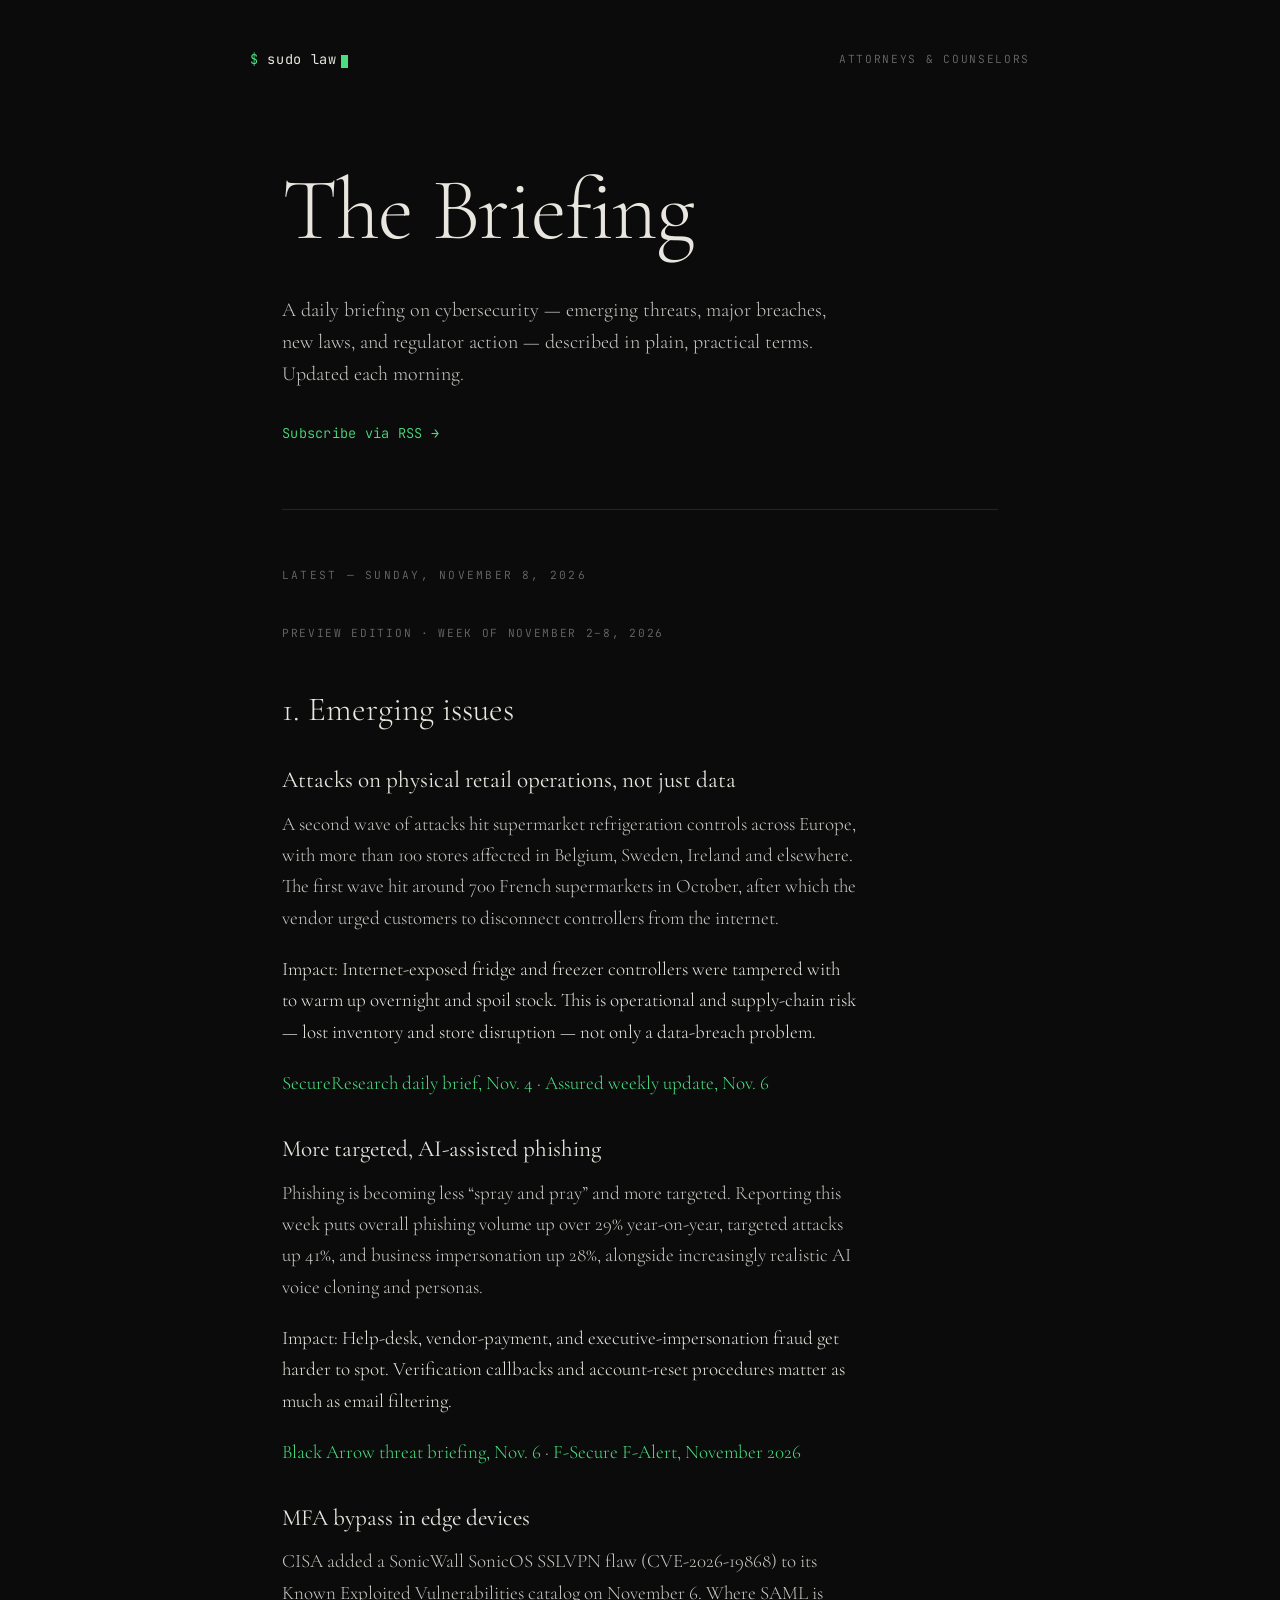
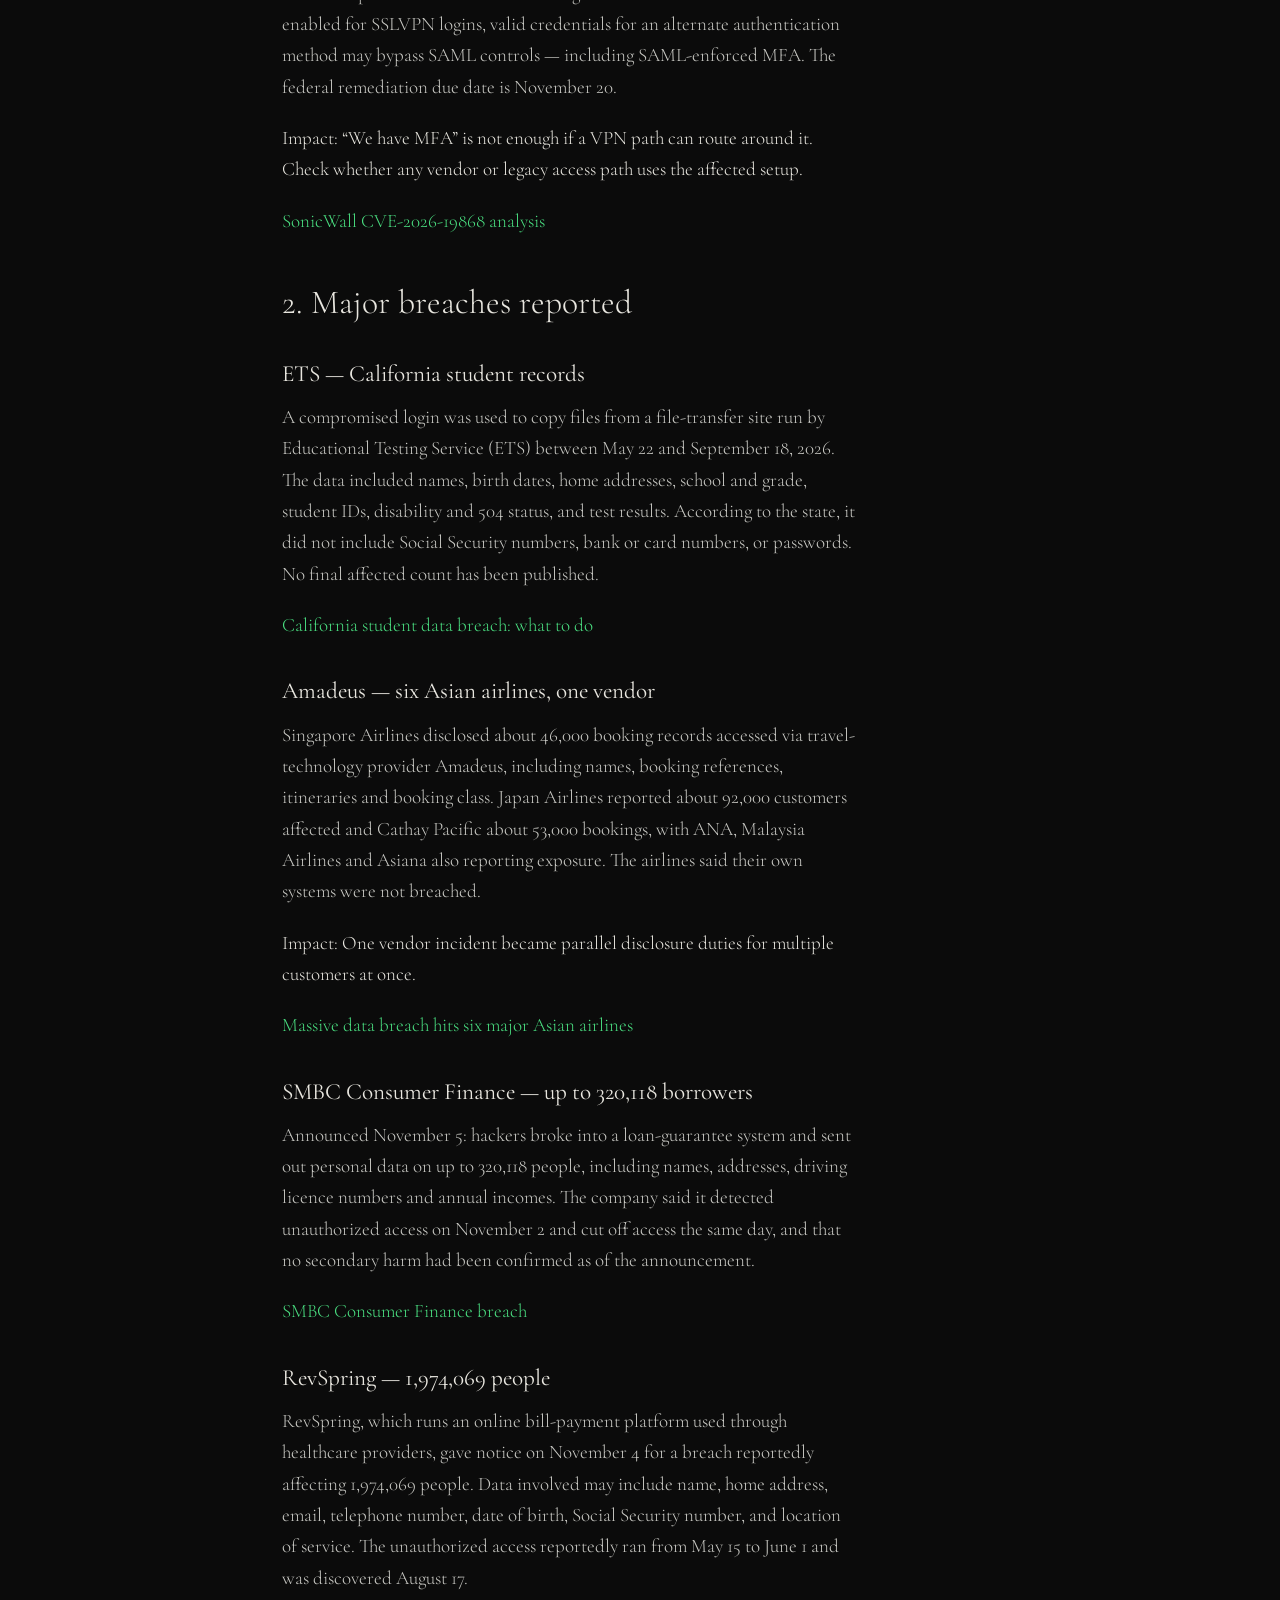
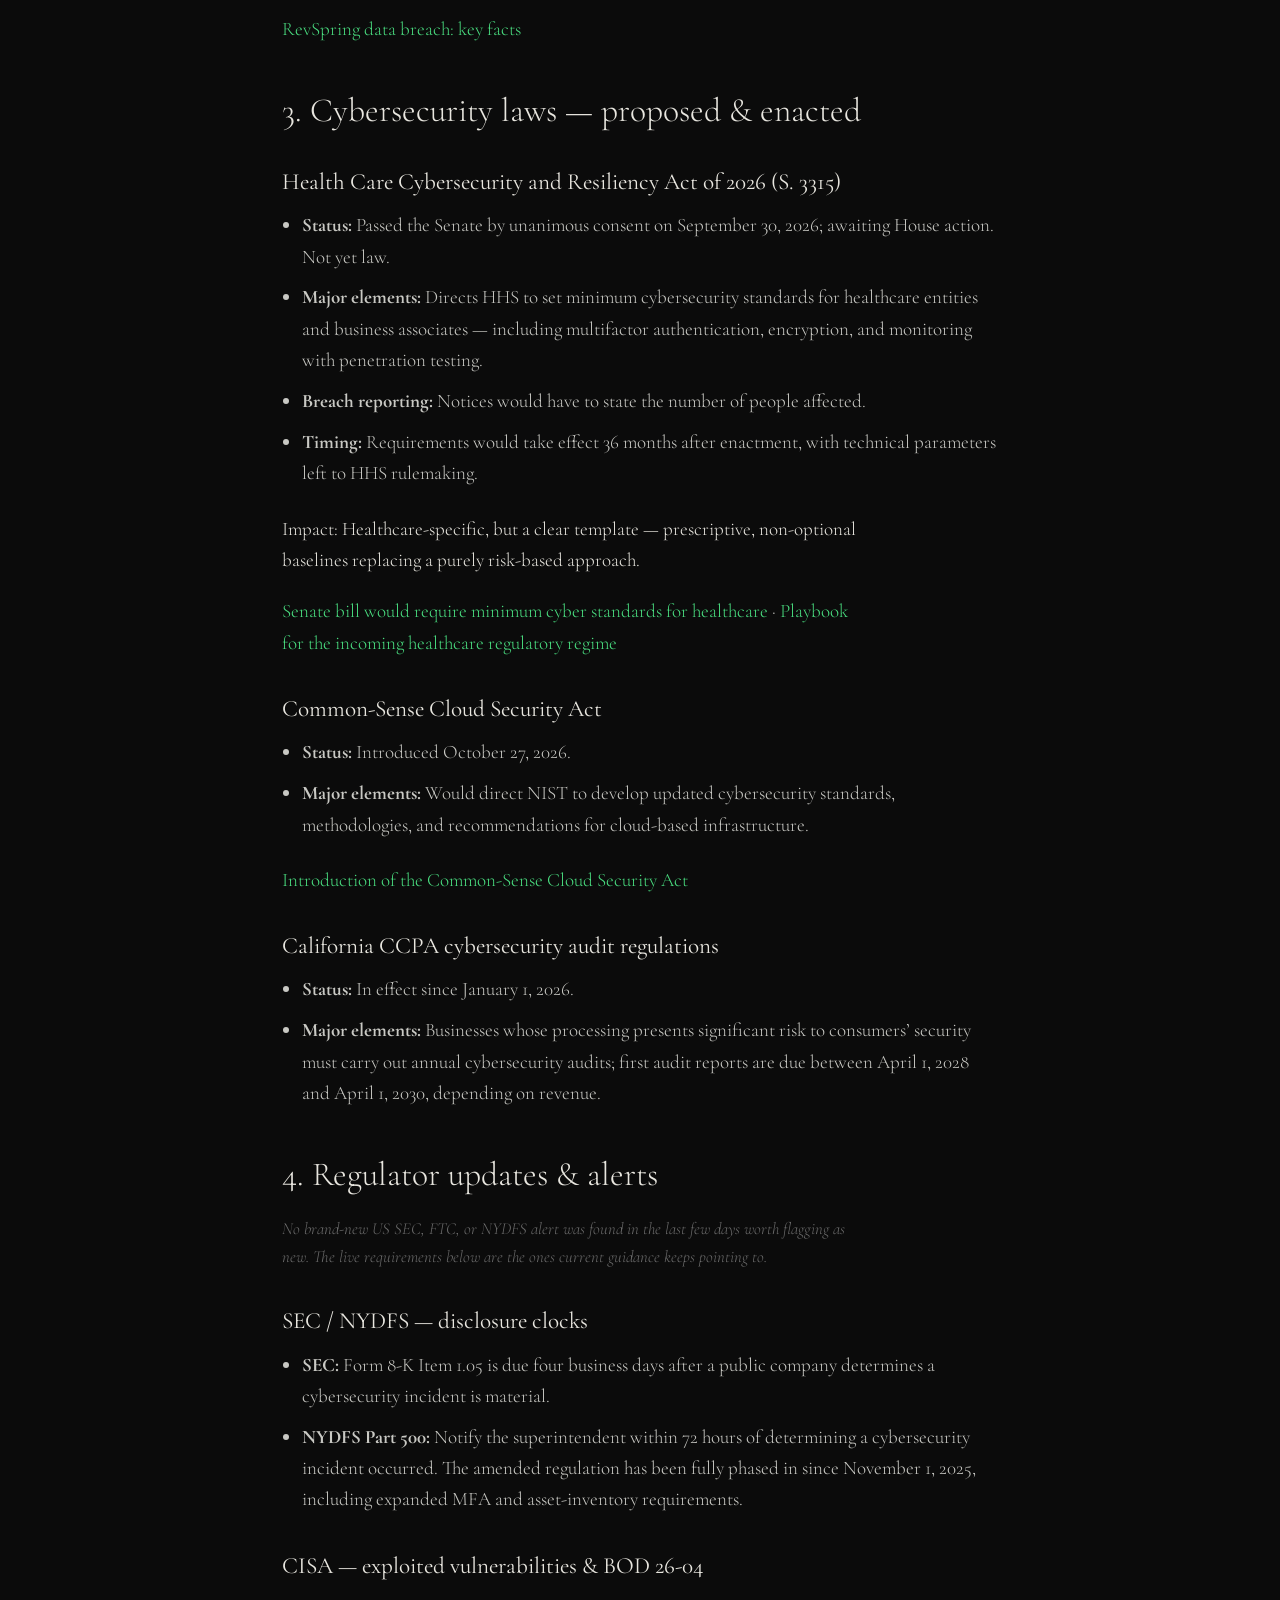
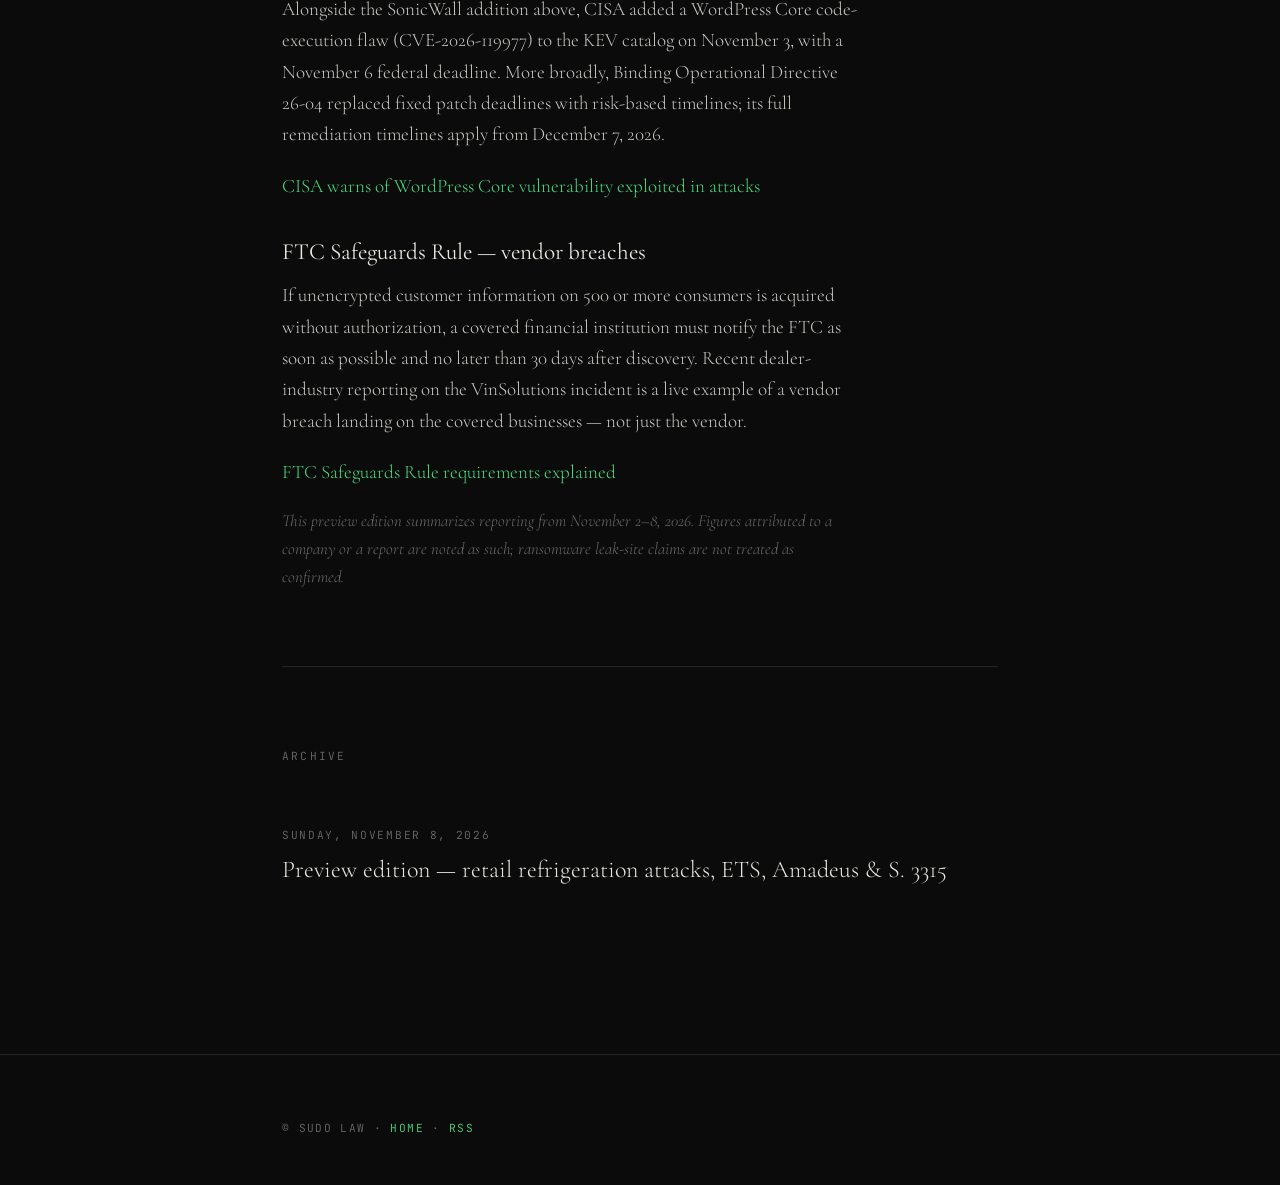
==== briefing/index.html @ 6f8acca8 "Remove 'with the impact spelled out' from briefing intro" ====
<!DOCTYPE html>
<html lang="en">
<head>
<meta charset="UTF-8">
<meta name="viewport" content="width=device-width, initial-scale=1.0">
<title>The Briefing — Sudo Law</title>
<meta name="description" content="A daily cybersecurity briefing from Sudo Law: emerging threats, major breaches, new cybersecurity laws, and regulator action, in plain, practical terms.">
<link rel="preconnect" href="https://fonts.googleapis.com">
<link rel="preconnect" href="https://fonts.gstatic.com" crossorigin>
<link href="https://fonts.googleapis.com/css2?family=Cormorant+Garamond:wght@300;400&family=JetBrains+Mono:wght@400&display=swap" rel="stylesheet">
<link rel="alternate" type="application/rss+xml" title="Sudo Law — The Briefing" href="/briefing/feed.xml">
<style>
  :root {
    --black: #0b0b0b;
    --charcoal: #141414;
    --ash: #242424;
    --fog: #6b6b6b;
    --bone: #c9c9c4;
    --paper: #e8e6df;
    --terminal: #4ade80;
  }
  * { margin: 0; padding: 0; box-sizing: border-box; }
  body {
    background: var(--black);
    color: var(--bone);
    font-family: 'Cormorant Garamond', serif;
    font-weight: 300;
    font-size: 19px;
    line-height: 1.65;
    min-height: 100vh;
    -webkit-font-smoothing: antialiased;
  }
  .wrap { max-width: 780px; margin: 0 auto; padding: 0 2rem; }
  header { padding: 3rem 2rem 0; }
  .header-inner {
    max-width: 780px; margin: 0 auto;
    display: flex; justify-content: space-between; align-items: center;
  }
  .brand {
    font-family: 'JetBrains Mono', monospace;
    font-size: 0.85rem; font-weight: 400;
    letter-spacing: 0.05em; color: var(--paper);
    text-decoration: none;
  }
  .brand .accent { color: var(--terminal); }
  .brand .cursor {
    display: inline-block; width: 7px; height: 0.95em;
    background: var(--terminal); vertical-align: text-bottom;
    margin-left: 4px; animation: blink 1.2s steps(1) infinite;
  }
  @keyframes blink { 0%, 49% { opacity: 1; } 50%, 100% { opacity: 0; } }
  .header-meta {
    font-family: 'JetBrains Mono', monospace;
    font-size: 0.7rem; letter-spacing: 0.15em;
    text-transform: uppercase; color: var(--fog);
  }
  .header-meta a { color: var(--fog); text-decoration: none; }
  .header-meta a:hover { color: var(--terminal); }
  .hero { padding: 6rem 0 4rem; }
  h1 {
    font-family: 'Cormorant Garamond', serif;
    font-weight: 300;
    font-size: clamp(3rem, 7vw, 5.5rem);
    line-height: 1; letter-spacing: -0.02em;
    color: var(--paper); margin-bottom: 2.5rem;
  }
  .lede { font-size: 1.25rem; color: var(--bone); max-width: 34rem; line-height: 1.6; }
  section.block { padding: 5rem 0; border-top: 1px solid var(--ash); }
  section.block.tight { padding: 3.5rem 0; }
  .block-label {
    font-family: 'JetBrains Mono', monospace;
    font-size: 0.7rem; letter-spacing: 0.2em;
    text-transform: uppercase; color: var(--fog);
    margin-bottom: 2.5rem;
  }
  .post-meta {
    font-family: 'JetBrains Mono', monospace;
    font-size: 0.7rem; letter-spacing: 0.15em;
    text-transform: uppercase; color: var(--fog);
    margin-bottom: 1.5rem;
  }
  article h2 {
    font-weight: 300; font-size: 2.1rem; line-height: 1.15;
    color: var(--paper); margin: 3rem 0 1.25rem;
  }
  article h2:first-child { margin-top: 0; }
  article h3 {
    font-weight: 400; font-size: 1.45rem; line-height: 1.3;
    color: var(--paper); margin: 2.25rem 0 0.75rem;
  }
  article p { margin-bottom: 1.25rem; max-width: 36rem; }
  article ul { margin: 0 0 1.5rem 1.25rem; }
  article li { margin-bottom: 0.6rem; }
  article a, .text-link {
    color: var(--terminal); text-decoration: none;
    border-bottom: 1px solid transparent; transition: border-color 0.3s ease;
  }
  article a:hover, .text-link:hover { border-bottom-color: var(--terminal); }
  .impact { color: var(--paper); }
  .note { font-size: 1.05rem; color: var(--fog); font-style: italic; }
  .archive-list { list-style: none; }
  .archive-list li {
    padding: 1.25rem 0; border-bottom: 1px solid var(--ash);
  }
  .archive-list li:last-child { border-bottom: none; }
  .archive-list a {
    font-size: 1.5rem; font-weight: 300; color: var(--paper);
    text-decoration: none;
  }
  .archive-list a:hover { color: var(--terminal); }
  .archive-date {
    display: block;
    font-family: 'JetBrains Mono', monospace;
    font-size: 0.7rem; letter-spacing: 0.15em;
    text-transform: uppercase; color: var(--fog);
    margin-bottom: 0.35rem;
  }
  .subscribe {
    margin-top: 2rem;
    font-family: 'JetBrains Mono', monospace;
    font-size: 0.85rem;
    letter-spacing: 0.02em;
  }
  .subscribe a {
    color: var(--terminal); text-decoration: none;
    border-bottom: 1px solid transparent; transition: border-color 0.3s ease;
  }
  .subscribe a:hover { border-bottom-color: var(--terminal); }
  footer { padding: 4rem 0 3rem; margin-top: 4rem; border-top: 1px solid var(--ash); }
  .footer-inner {
    max-width: 780px; margin: 0 auto; padding: 0 2rem;
    font-family: 'JetBrains Mono', monospace;
    font-size: 0.7rem; letter-spacing: 0.12em;
    text-transform: uppercase; color: var(--fog);
  }
  @media (max-width: 640px) {
    body { font-size: 17px; }
    header { padding: 2rem 1.5rem 0; }
    .wrap, .footer-inner { padding: 0 1.5rem; }
    .hero { padding: 4rem 0 3rem; }
    section.block { padding: 3.5rem 0; }
    .header-meta { display: none; }
    .archive-list a { font-size: 1.25rem; }
  }
</style>
</head>
<body>

<header>
  <div class="header-inner">
    <a class="brand" href="/"><span class="accent">$</span> sudo law<span class="cursor"></span></a>
    <div class="header-meta"><a href="/">Attorneys &amp; Counselors</a></div>
  </div>
</header>

<div class="wrap">

  <section class="hero">
    <h1>The Briefing</h1>
    <p class="lede">
      A daily briefing on cybersecurity — emerging threats, major breaches,
      new laws, and regulator action — described in plain, practical terms.
      Updated each morning.
    </p>
    <p class="subscribe"><a href="/briefing/feed.xml">Subscribe via RSS &rarr;</a></p>
  </section>

  <!-- LATEST_BRIEFING_START -->
  <section class="block tight">
    <div class="block-label">Latest — Sunday, November 8, 2026</div>
    <article>
      <div class="post-meta">Preview edition &middot; Week of November 2–8, 2026</div>

      <h2>1. Emerging issues</h2>

      <h3>Attacks on physical retail operations, not just data</h3>
      <p>
        A second wave of attacks hit supermarket refrigeration controls across
        Europe, with more than 100 stores affected in Belgium, Sweden, Ireland
        and elsewhere. The first wave hit around 700 French supermarkets in
        October, after which the vendor urged customers to disconnect
        controllers from the internet.
      </p>
      <p class="impact">
        Impact: Internet-exposed fridge and freezer controllers were tampered
        with to warm up overnight and spoil stock. This is operational and
        supply-chain risk — lost inventory and store disruption — not only a
        data-breach problem.
      </p>
      <p><a href="https://secureresearch.com/briefings/2026-11-04.html">SecureResearch daily brief, Nov. 4</a> &middot; <a href="https://assured.co.uk/2026/weekly-cyber-update-6-november-2026/">Assured weekly update, Nov. 6</a></p>

      <h3>More targeted, AI-assisted phishing</h3>
      <p>
        Phishing is becoming less “spray and pray” and more targeted.
        Reporting this week puts overall phishing volume up over 29%
        year-on-year, targeted attacks up 41%, and business impersonation up
        28%, alongside increasingly realistic AI voice cloning and personas.
      </p>
      <p class="impact">
        Impact: Help-desk, vendor-payment, and executive-impersonation fraud
        get harder to spot. Verification callbacks and account-reset
        procedures matter as much as email filtering.
      </p>
      <p><a href="https://www.blackarrowcyber.com/blog/threat-briefing-06-november-2026">Black Arrow threat briefing, Nov. 6</a> &middot; <a href="https://www.f-secure.com/us-en/partners/insights/f-alert-cyber-threats-bulletin-november-2026">F-Secure F-Alert, November 2026</a></p>

      <h3>MFA bypass in edge devices</h3>
      <p>
        CISA added a SonicWall SonicOS SSLVPN flaw (CVE-2026-19868) to its
        Known Exploited Vulnerabilities catalog on November 6. Where SAML is
        enabled for SSLVPN logins, valid credentials for an alternate
        authentication method may bypass SAML controls — including
        SAML-enforced MFA. The federal remediation due date is November 20.
      </p>
      <p class="impact">
        Impact: “We have MFA” is not enough if a VPN path can route around
        it. Check whether any vendor or legacy access path uses the
        affected setup.
      </p>
      <p><a href="https://ifynx.com/blog/sonicwall-vulnerability-cve-2026-19868-sslvpn-saml-mfa-bypass-patch-gulf-egypt/">SonicWall CVE-2026-19868 analysis</a></p>

      <h2>2. Major breaches reported</h2>

      <h3>ETS — California student records</h3>
      <p>
        A compromised login was used to copy files from a file-transfer site
        run by Educational Testing Service (ETS) between May 22 and
        September 18, 2026. The data included names, birth dates, home
        addresses, school and grade, student IDs, disability and 504 status,
        and test results. According to the state, it did not include Social
        Security numbers, bank or card numbers, or passwords. No final
        affected count has been published.
      </p>
      <p><a href="https://checkthe99.com/news/california-student-testing-data-breach-what-valley-families-should-do.html">California student data breach: what to do</a></p>

      <h3>Amadeus — six Asian airlines, one vendor</h3>
      <p>
        Singapore Airlines disclosed about 46,000 booking records accessed
        via travel-technology provider Amadeus, including names, booking
        references, itineraries and booking class. Japan Airlines reported
        about 92,000 customers affected and Cathay Pacific about 53,000
        bookings, with ANA, Malaysia Airlines and Asiana also reporting
        exposure. The airlines said their own systems were not breached.
      </p>
      <p class="impact">
        Impact: One vendor incident became parallel disclosure duties for
        multiple customers at once.
      </p>
      <p><a href="https://travelhost.com/airlines/massive-data-breach-hits-six-major-asian-airlines-amadeus-singapore">Massive data breach hits six major Asian airlines</a></p>

      <h3>SMBC Consumer Finance — up to 320,118 borrowers</h3>
      <p>
        Announced November 5: hackers broke into a loan-guarantee system and
        sent out personal data on up to 320,118 people, including names,
        addresses, driving licence numbers and annual incomes. The company
        said it detected unauthorized access on November 2 and cut off
        access the same day, and that no secondary harm had been confirmed
        as of the announcement.
      </p>
      <p><a href="https://www.thecoauthor.com/@thecoauthor/smbc-consumer-finance-breach-data-on-up-to-320118-borrowers-sent-out-9e0c2d65">SMBC Consumer Finance breach</a></p>

      <h3>RevSpring — 1,974,069 people</h3>
      <p>
        RevSpring, which runs an online bill-payment platform used through
        healthcare providers, gave notice on November 4 for a breach
        reportedly affecting 1,974,069 people. Data involved may include
        name, home address, email, telephone number, date of birth, Social
        Security number, and location of service. The unauthorized access
        reportedly ran from May 15 to June 1 and was discovered August 17.
      </p>
      <p><a href="https://abingtonlaw.com/class-action/data-breach/RevSpring-data-breach-class-action-lawsuit.html">RevSpring data breach: key facts</a></p>

      <h2>3. Cybersecurity laws — proposed &amp; enacted</h2>

      <h3>Health Care Cybersecurity and Resiliency Act of 2026 (S. 3315)</h3>
      <ul>
        <li><strong>Status:</strong> Passed the Senate by unanimous consent on September 30, 2026; awaiting House action. Not yet law.</li>
        <li><strong>Major elements:</strong> Directs HHS to set minimum cybersecurity standards for healthcare entities and business associates — including multifactor authentication, encryption, and monitoring with penetration testing.</li>
        <li><strong>Breach reporting:</strong> Notices would have to state the number of people affected.</li>
        <li><strong>Timing:</strong> Requirements would take effect 36 months after enactment, with technical parameters left to HHS rulemaking.</li>
      </ul>
      <p class="impact">
        Impact: Healthcare-specific, but a clear template — prescriptive,
        non-optional baselines replacing a purely risk-based approach.
      </p>
      <p><a href="https://www.paubox.com/blog/senate-bill-would-require-minimum-cyber-standards-for-healthcare">Senate bill would require minimum cyber standards for healthcare</a> &middot; <a href="https://www.cybrsecmedia.com/playbook-for-the-incoming-healthcare-regulatory-regime/">Playbook for the incoming healthcare regulatory regime</a></p>

      <h3>Common-Sense Cloud Security Act</h3>
      <ul>
        <li><strong>Status:</strong> Introduced October 27, 2026.</li>
        <li><strong>Major elements:</strong> Would direct NIST to develop updated cybersecurity standards, methodologies, and recommendations for cloud-based infrastructure.</li>
      </ul>
      <p><a href="https://rss.globenewswire.com/news-release/2026/10/27/3389071/0/en/aviatrix-applauds-introduction-of-common-sense-cloud-security-act.html">Introduction of the Common-Sense Cloud Security Act</a></p>

      <h3>California CCPA cybersecurity audit regulations</h3>
      <ul>
        <li><strong>Status:</strong> In effect since January 1, 2026.</li>
        <li><strong>Major elements:</strong> Businesses whose processing presents significant risk to consumers’ security must carry out annual cybersecurity audits; first audit reports are due between April 1, 2028 and April 1, 2030, depending on revenue.</li>
      </ul>

      <h2>4. Regulator updates &amp; alerts</h2>

      <p class="note">
        No brand-new US SEC, FTC, or NYDFS alert was found in the last few
        days worth flagging as new. The live requirements below are the ones
        current guidance keeps pointing to.
      </p>

      <h3>SEC / NYDFS — disclosure clocks</h3>
      <ul>
        <li><strong>SEC:</strong> Form 8-K Item 1.05 is due four business days after a public company determines a cybersecurity incident is material.</li>
        <li><strong>NYDFS Part 500:</strong> Notify the superintendent within 72 hours of determining a cybersecurity incident occurred. The amended regulation has been fully phased in since November 1, 2025, including expanded MFA and asset-inventory requirements.</li>
      </ul>

      <h3>CISA — exploited vulnerabilities &amp; BOD 26-04</h3>
      <p>
        Alongside the SonicWall addition above, CISA added a WordPress Core
        code-execution flaw (CVE-2026-119977) to the KEV catalog on
        November 3, with a November 6 federal deadline. More broadly,
        Binding Operational Directive 26-04 replaced fixed patch deadlines
        with risk-based timelines; its full remediation timelines apply
        from December 7, 2026.
      </p>
      <p><a href="https://gbhackers.com/cisa-warns-of-wordpress-core-code-execution-vulnerability/">CISA warns of WordPress Core vulnerability exploited in attacks</a></p>

      <h3>FTC Safeguards Rule — vendor breaches</h3>
      <p>
        If unencrypted customer information on 500 or more consumers is
        acquired without authorization, a covered financial institution
        must notify the FTC as soon as possible and no later than 30 days
        after discovery. Recent dealer-industry reporting on the
        VinSolutions incident is a live example of a vendor breach landing
        on the covered businesses — not just the vendor.
      </p>
      <p><a href="https://www.roicompliance.com/safeguards-rule">FTC Safeguards Rule requirements explained</a></p>

      <p class="note">
        This preview edition summarizes reporting from November 2–8, 2026.
        Figures attributed to a company or a report are noted as such;
        ransomware leak-site claims are not treated as confirmed.
      </p>
    </article>
  </section>
  <!-- LATEST_BRIEFING_END -->

  <!-- ARCHIVE_START -->
  <section class="block">
    <div class="block-label">Archive</div>
    <ul class="archive-list">
      <li>
        <span class="archive-date">Sunday, November 8, 2026</span>
        <a href="/briefing/2026-11-08.html">Preview edition — retail refrigeration attacks, ETS, Amadeus &amp; S. 3315</a>
      </li>
    </ul>
  </section>
  <!-- ARCHIVE_END -->

</div>

<footer>
  <div class="footer-inner">
    &copy; Sudo Law &middot; <a class="text-link" href="/">Home</a> &middot; <a class="text-link" href="/briefing/feed.xml">RSS</a>
  </div>
</footer>

</body>
</html>
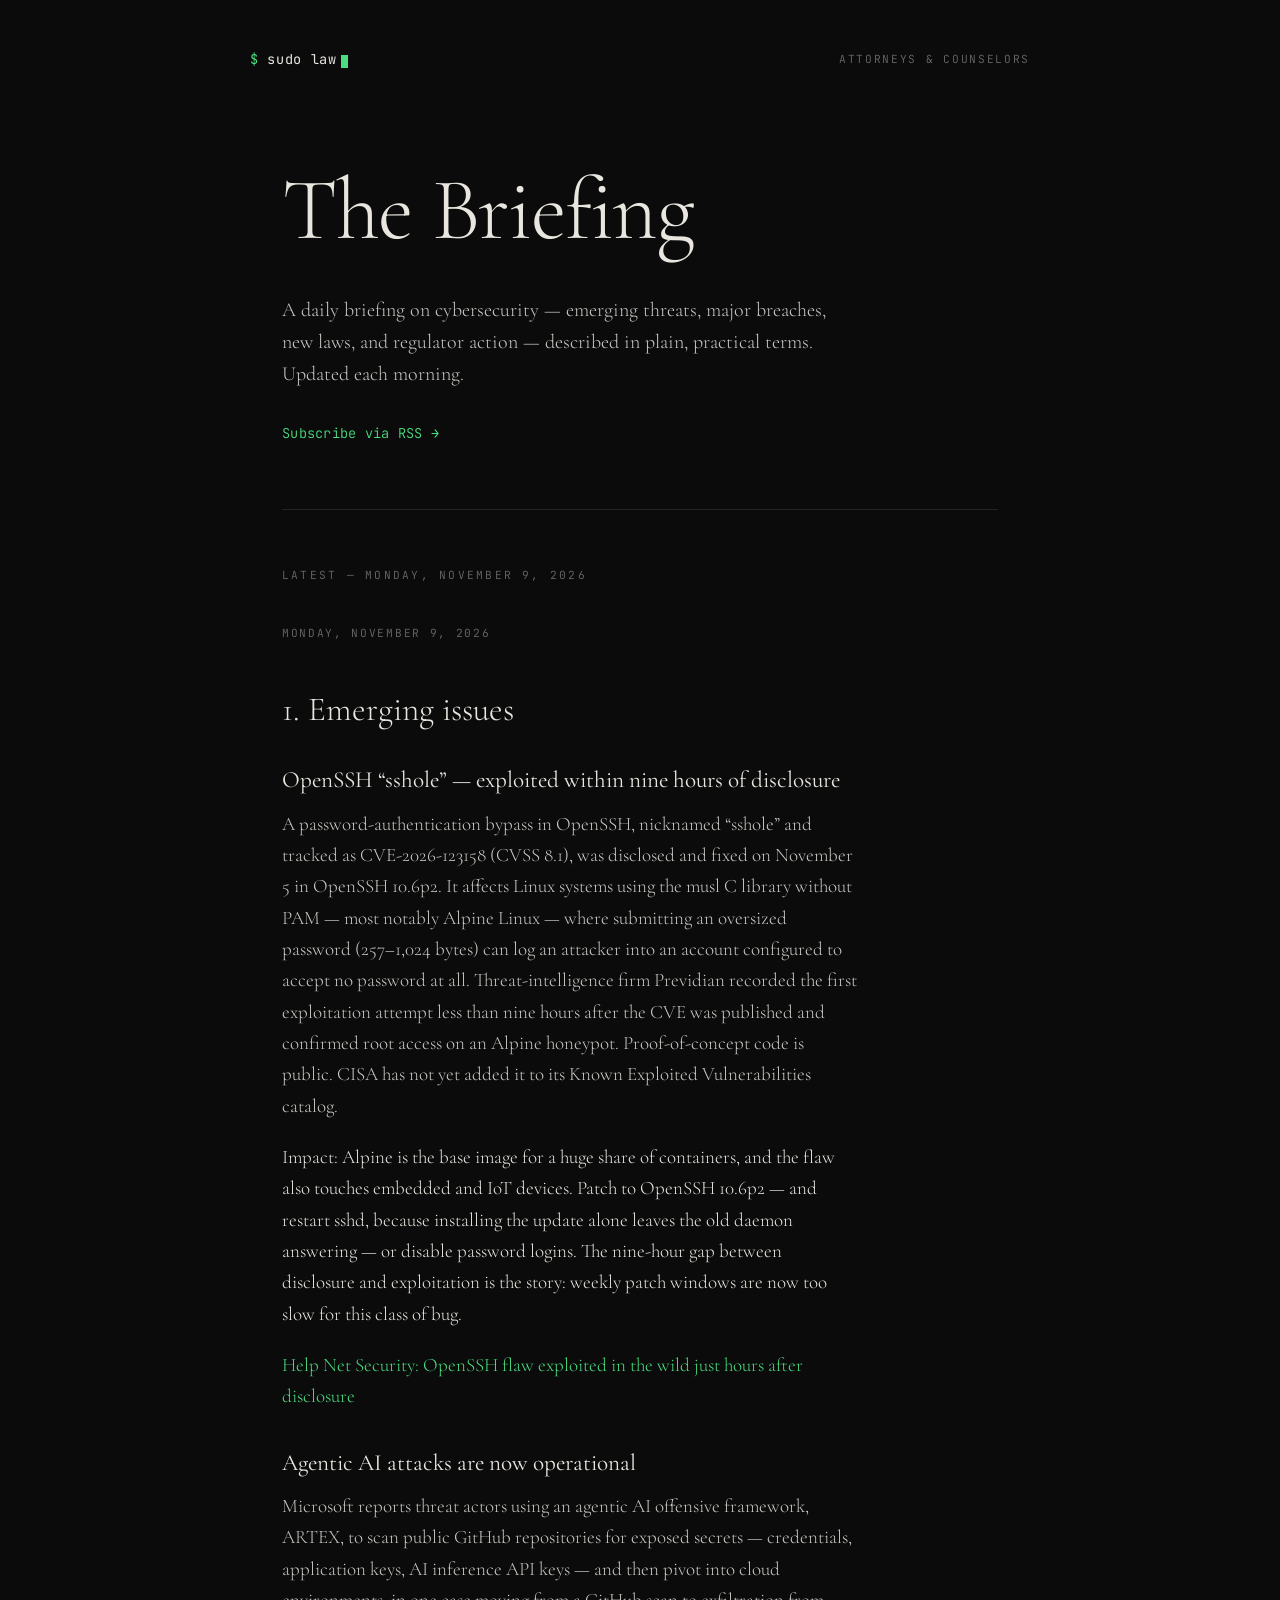
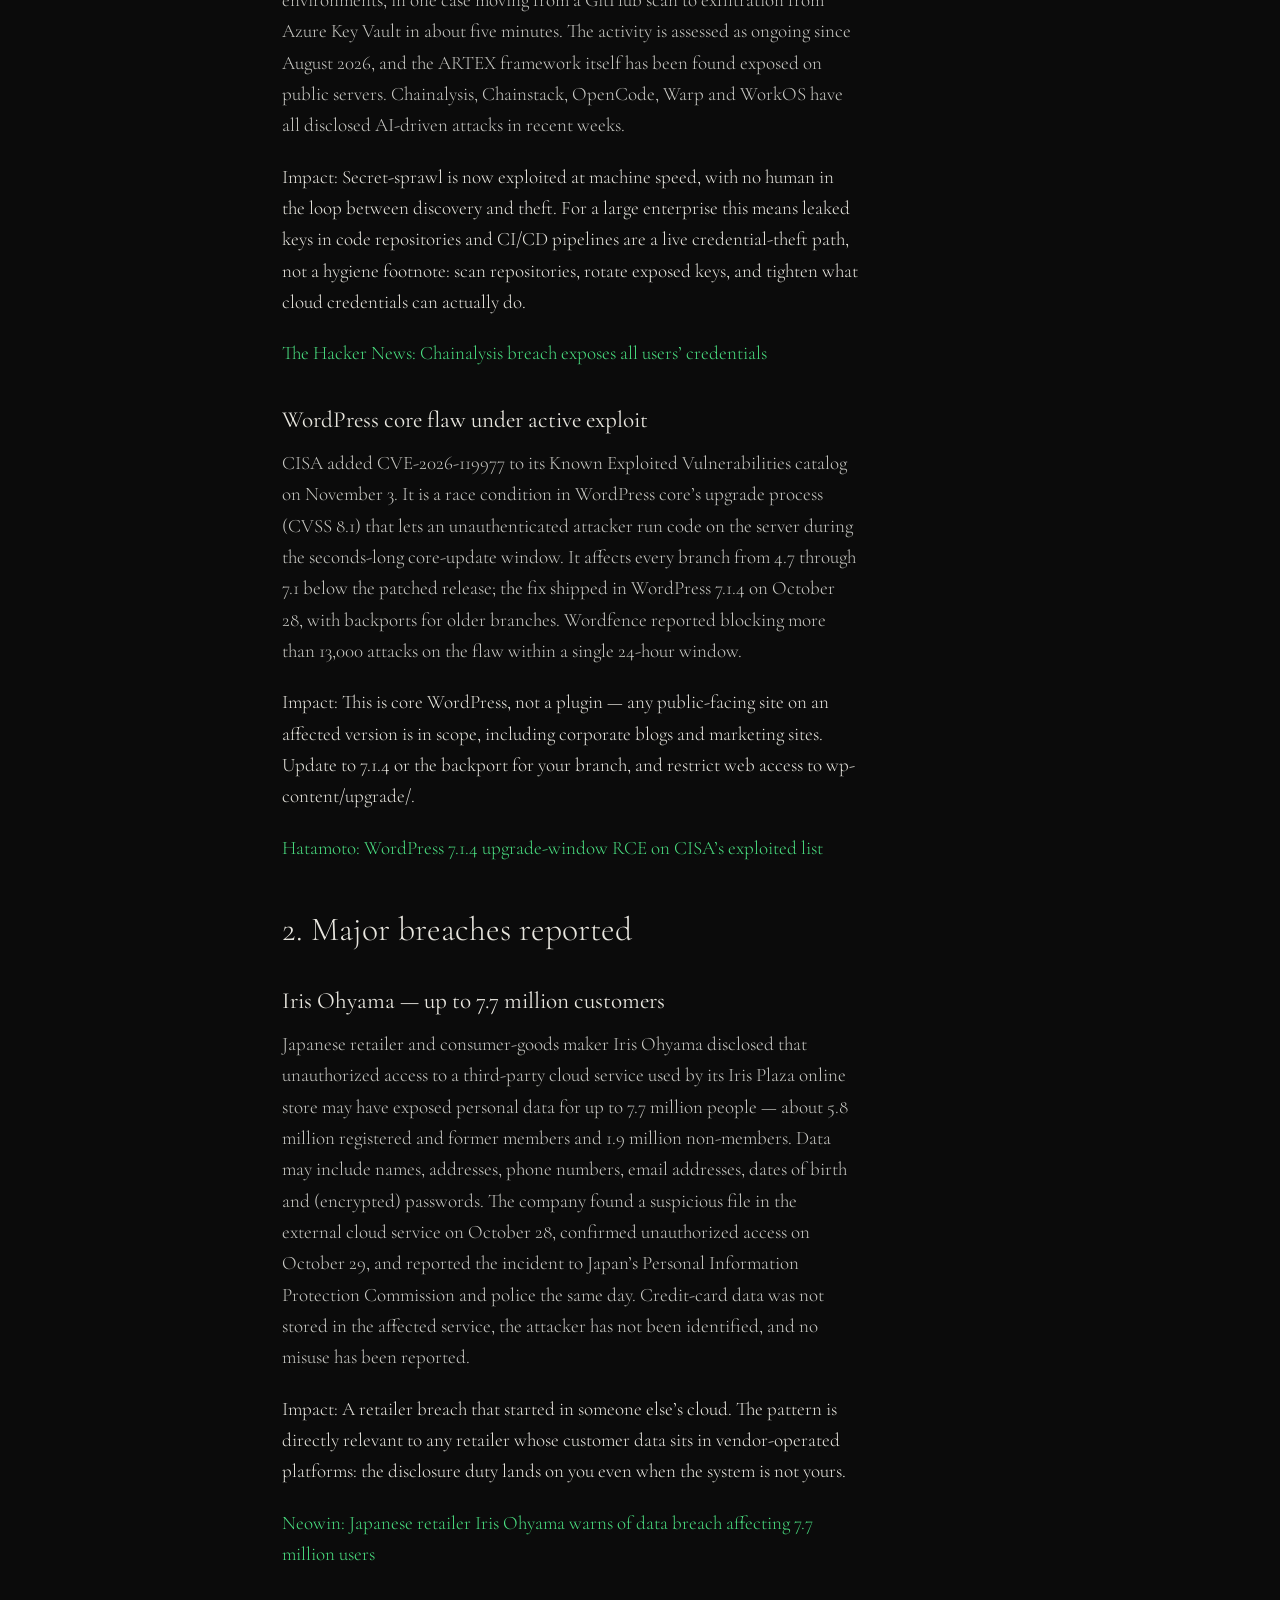
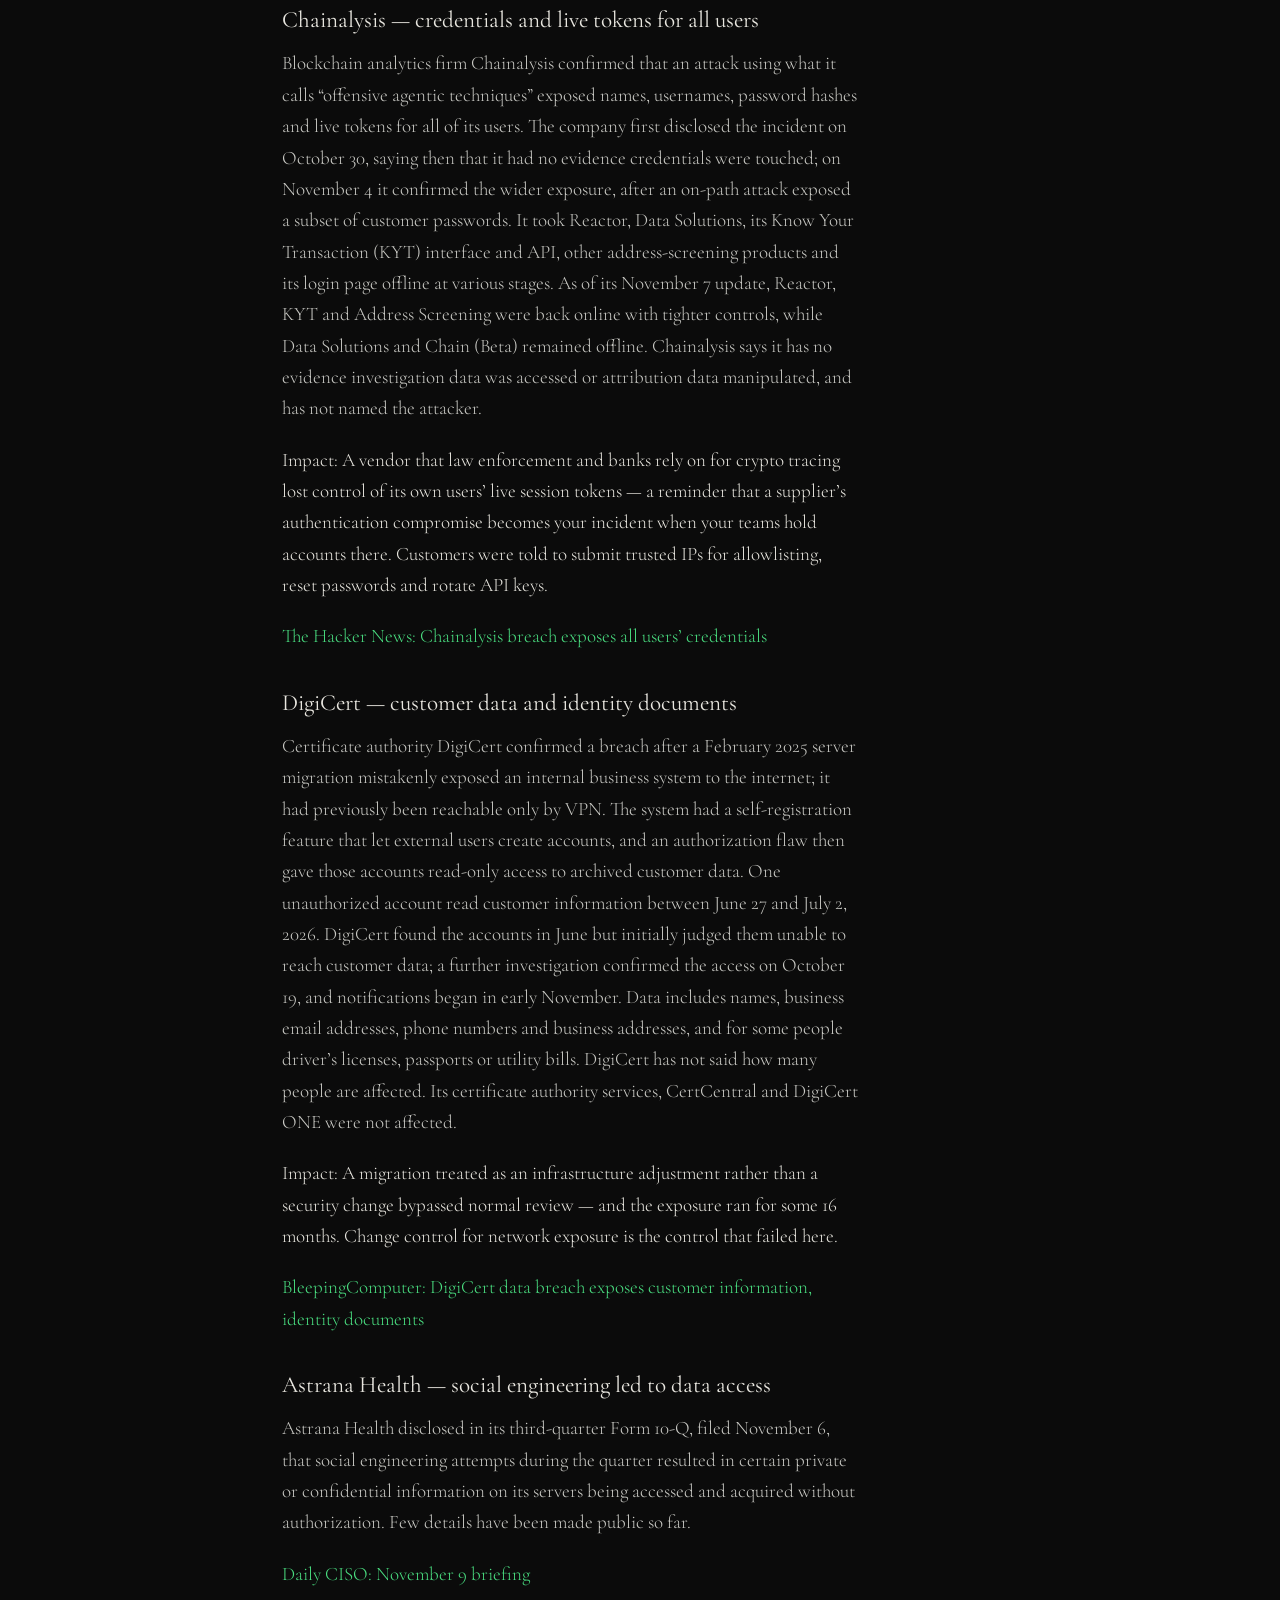
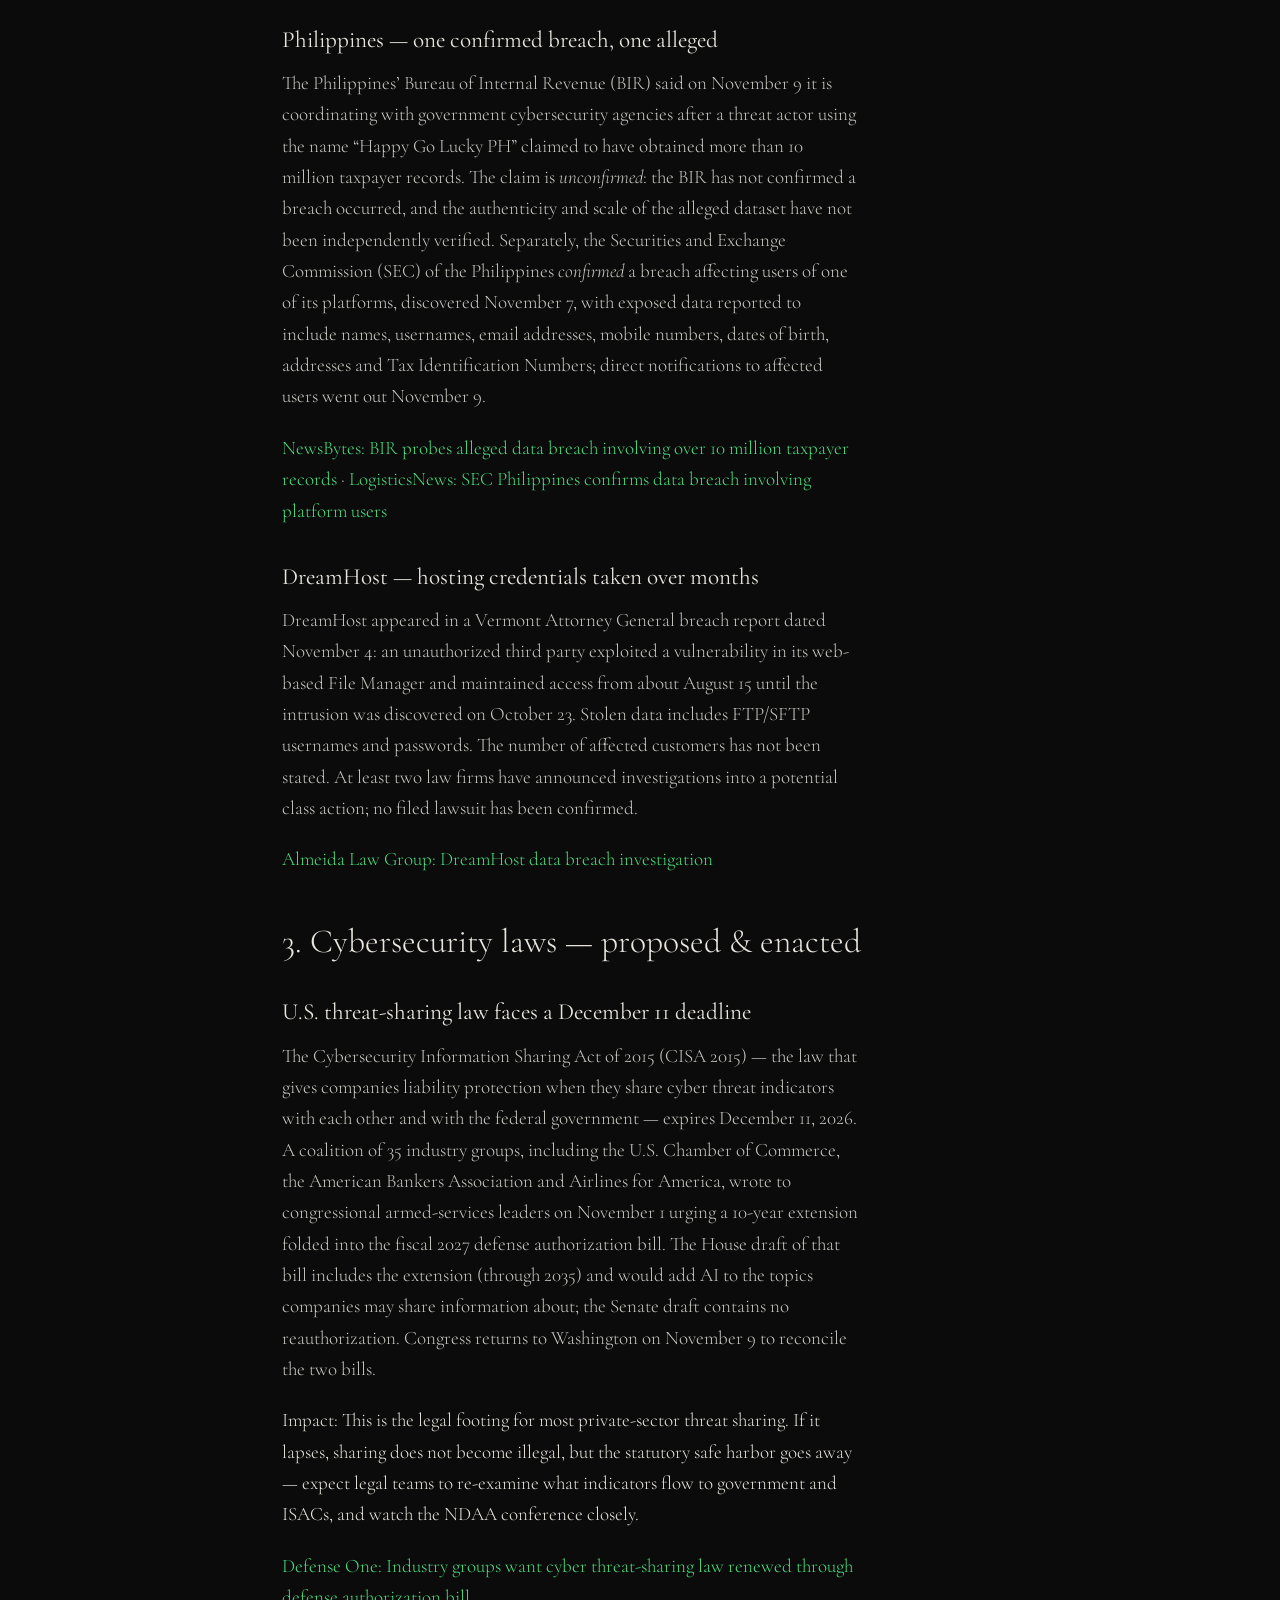
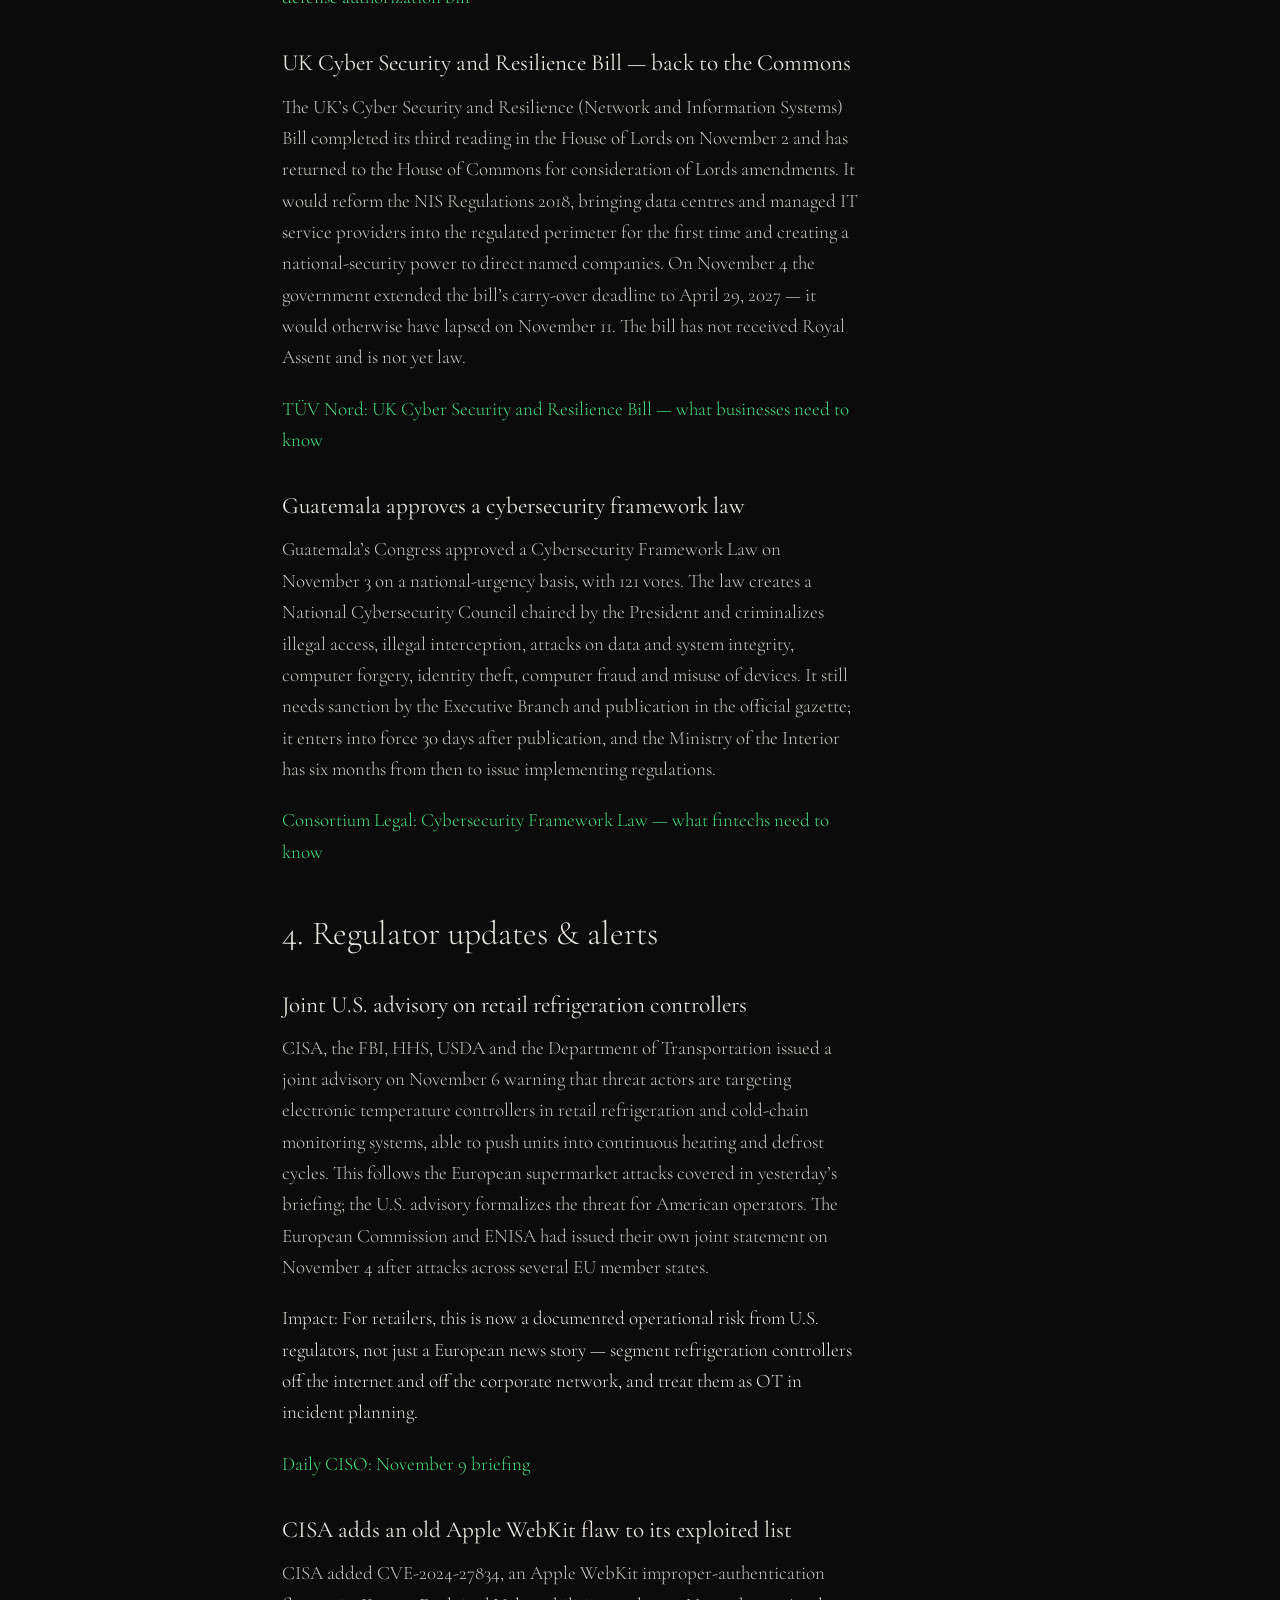
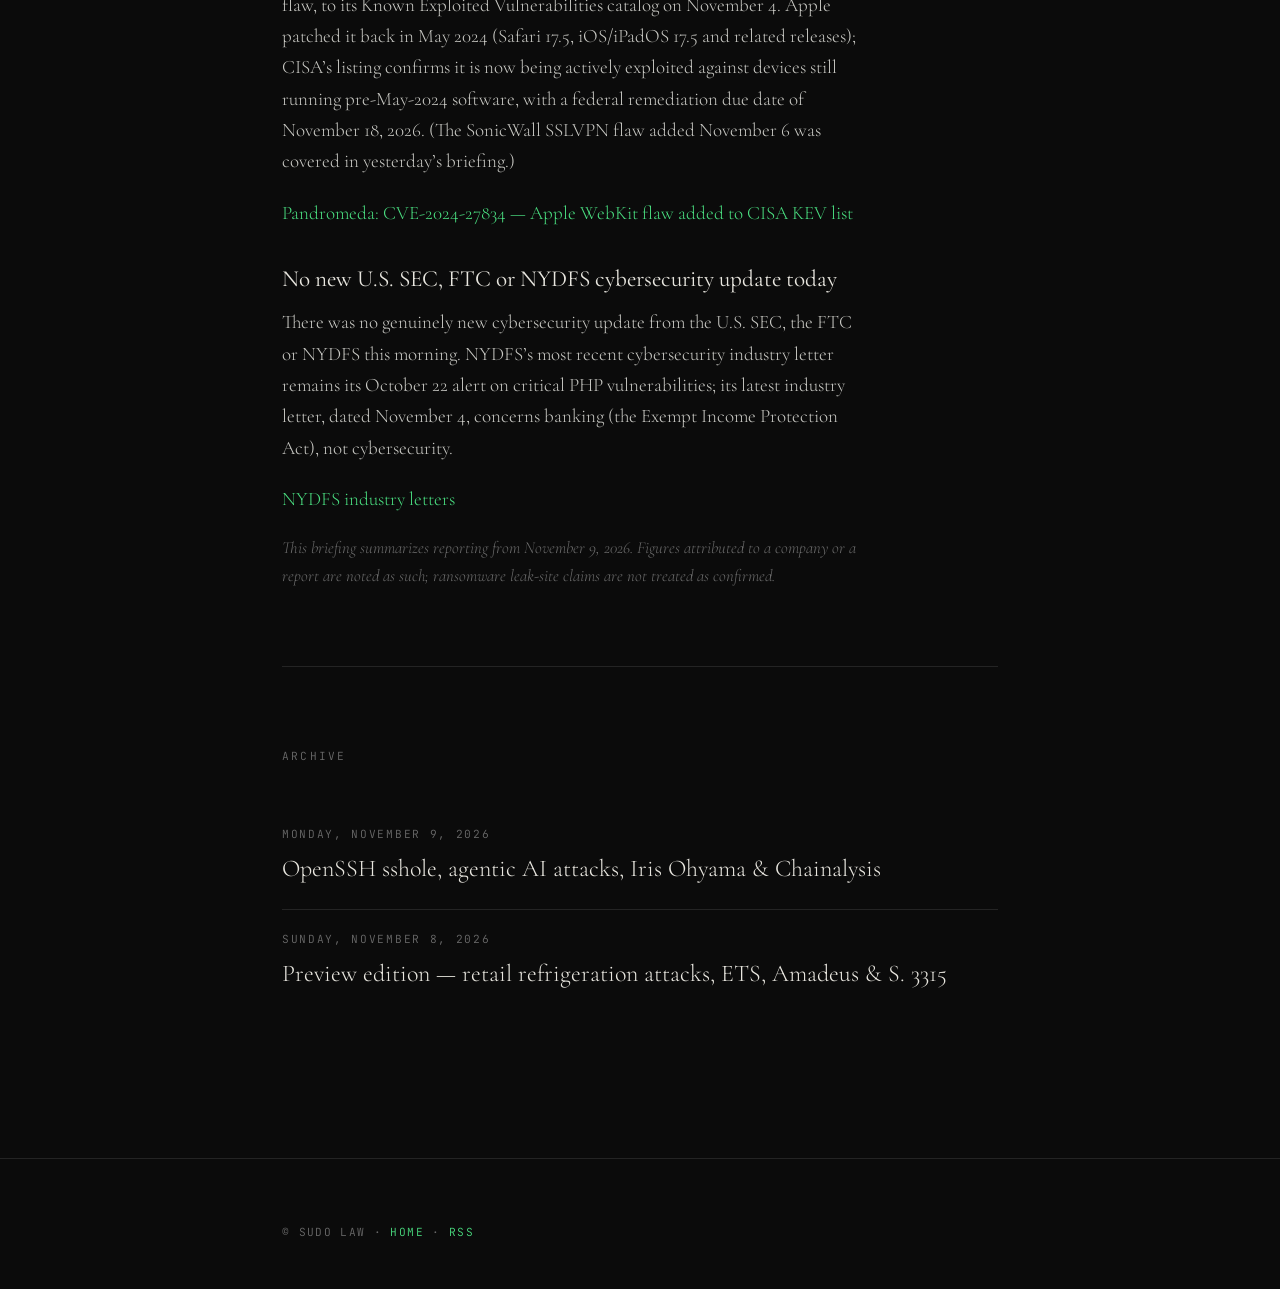
==== commit f553ad26: "Add briefing 2026-11-09" ====
--- a/briefing/index.html
+++ b/briefing/index.html
@@ -167,176 +167,134 @@
 
   <!-- LATEST_BRIEFING_START -->
   <section class="block tight">
-    <div class="block-label">Latest — Sunday, November 8, 2026</div>
+    <div class="block-label">Latest &mdash; Monday, November 9, 2026</div>
     <article>
-      <div class="post-meta">Preview edition &middot; Week of November 2–8, 2026</div>
+<div class="post-meta">Monday, November 9, 2026</div>
 
       <h2>1. Emerging issues</h2>
 
-      <h3>Attacks on physical retail operations, not just data</h3>
-      <p>
-        A second wave of attacks hit supermarket refrigeration controls across
-        Europe, with more than 100 stores affected in Belgium, Sweden, Ireland
-        and elsewhere. The first wave hit around 700 French supermarkets in
-        October, after which the vendor urged customers to disconnect
-        controllers from the internet.
-      </p>
-      <p class="impact">
-        Impact: Internet-exposed fridge and freezer controllers were tampered
-        with to warm up overnight and spoil stock. This is operational and
-        supply-chain risk — lost inventory and store disruption — not only a
-        data-breach problem.
-      </p>
-      <p><a href="https://secureresearch.com/briefings/2026-11-04.html">SecureResearch daily brief, Nov. 4</a> &middot; <a href="https://assured.co.uk/2026/weekly-cyber-update-6-november-2026/">Assured weekly update, Nov. 6</a></p>
-
-      <h3>More targeted, AI-assisted phishing</h3>
-      <p>
-        Phishing is becoming less “spray and pray” and more targeted.
-        Reporting this week puts overall phishing volume up over 29%
-        year-on-year, targeted attacks up 41%, and business impersonation up
-        28%, alongside increasingly realistic AI voice cloning and personas.
-      </p>
-      <p class="impact">
-        Impact: Help-desk, vendor-payment, and executive-impersonation fraud
-        get harder to spot. Verification callbacks and account-reset
-        procedures matter as much as email filtering.
-      </p>
-      <p><a href="https://www.blackarrowcyber.com/blog/threat-briefing-06-november-2026">Black Arrow threat briefing, Nov. 6</a> &middot; <a href="https://www.f-secure.com/us-en/partners/insights/f-alert-cyber-threats-bulletin-november-2026">F-Secure F-Alert, November 2026</a></p>
-
-      <h3>MFA bypass in edge devices</h3>
-      <p>
-        CISA added a SonicWall SonicOS SSLVPN flaw (CVE-2026-19868) to its
-        Known Exploited Vulnerabilities catalog on November 6. Where SAML is
-        enabled for SSLVPN logins, valid credentials for an alternate
-        authentication method may bypass SAML controls — including
-        SAML-enforced MFA. The federal remediation due date is November 20.
-      </p>
-      <p class="impact">
-        Impact: “We have MFA” is not enough if a VPN path can route around
-        it. Check whether any vendor or legacy access path uses the
-        affected setup.
-      </p>
-      <p><a href="https://ifynx.com/blog/sonicwall-vulnerability-cve-2026-19868-sslvpn-saml-mfa-bypass-patch-gulf-egypt/">SonicWall CVE-2026-19868 analysis</a></p>
+      <h3>OpenSSH &ldquo;sshole&rdquo; &mdash; exploited within nine hours of disclosure</h3>
+      <p>
+        A password-authentication bypass in OpenSSH, nicknamed &ldquo;sshole&rdquo; and tracked as CVE-2026-123158 (CVSS 8.1), was disclosed and fixed on November 5 in OpenSSH 10.6p2. It affects Linux systems using the musl C library without PAM &mdash; most notably Alpine Linux &mdash; where submitting an oversized password (257&ndash;1,024 bytes) can log an attacker into an account configured to accept no password at all. Threat-intelligence firm Previdian recorded the first exploitation attempt less than nine hours after the CVE was published and confirmed root access on an Alpine honeypot. Proof-of-concept code is public. CISA has not yet added it to its Known Exploited Vulnerabilities catalog.
+      </p>
+      <p class="impact">
+        Impact: Alpine is the base image for a huge share of containers, and the flaw also touches embedded and IoT devices. Patch to OpenSSH 10.6p2 &mdash; and restart sshd, because installing the update alone leaves the old daemon answering &mdash; or disable password logins. The nine-hour gap between disclosure and exploitation is the story: weekly patch windows are now too slow for this class of bug.
+      </p>
+      <p><a href="https://www.helpnetsecurity.com/2026/11/06/openssh-sshole-cve-2026-123158-exploitation/">Help Net Security: OpenSSH flaw exploited in the wild just hours after disclosure</a></p>
+
+      <h3>Agentic AI attacks are now operational</h3>
+      <p>
+        Microsoft reports threat actors using an agentic AI offensive framework, ARTEX, to scan public GitHub repositories for exposed secrets &mdash; credentials, application keys, AI inference API keys &mdash; and then pivot into cloud environments, in one case moving from a GitHub scan to exfiltration from Azure Key Vault in about five minutes. The activity is assessed as ongoing since August 2026, and the ARTEX framework itself has been found exposed on public servers. Chainalysis, Chainstack, OpenCode, Warp and WorkOS have all disclosed AI-driven attacks in recent weeks.
+      </p>
+      <p class="impact">
+        Impact: Secret-sprawl is now exploited at machine speed, with no human in the loop between discovery and theft. For a large enterprise this means leaked keys in code repositories and CI/CD pipelines are a live credential-theft path, not a hygiene footnote: scan repositories, rotate exposed keys, and tighten what cloud credentials can actually do.
+      </p>
+      <p><a href="https://thehackernews.com/2026/11/chainalysis-breach-exposes-all-users.html">The Hacker News: Chainalysis breach exposes all users&rsquo; credentials</a></p>
+
+      <h3>WordPress core flaw under active exploit</h3>
+      <p>
+        CISA added CVE-2026-119977 to its Known Exploited Vulnerabilities catalog on November 3. It is a race condition in WordPress core&rsquo;s upgrade process (CVSS 8.1) that lets an unauthenticated attacker run code on the server during the seconds-long core-update window. It affects every branch from 4.7 through 7.1 below the patched release; the fix shipped in WordPress 7.1.4 on October 28, with backports for older branches. Wordfence reported blocking more than 13,000 attacks on the flaw within a single 24-hour window.
+      </p>
+      <p class="impact">
+        Impact: This is core WordPress, not a plugin &mdash; any public-facing site on an affected version is in scope, including corporate blogs and marketing sites. Update to 7.1.4 or the backport for your branch, and restrict web access to wp-content/upgrade/.
+      </p>
+      <p><a href="https://hatamoto.dev/wordpress/wordpress-7-1-4-upgrade-rce-cisa-kev">Hatamoto: WordPress 7.1.4 upgrade-window RCE on CISA&rsquo;s exploited list</a></p>
 
       <h2>2. Major breaches reported</h2>
 
-      <h3>ETS — California student records</h3>
-      <p>
-        A compromised login was used to copy files from a file-transfer site
-        run by Educational Testing Service (ETS) between May 22 and
-        September 18, 2026. The data included names, birth dates, home
-        addresses, school and grade, student IDs, disability and 504 status,
-        and test results. According to the state, it did not include Social
-        Security numbers, bank or card numbers, or passwords. No final
-        affected count has been published.
-      </p>
-      <p><a href="https://checkthe99.com/news/california-student-testing-data-breach-what-valley-families-should-do.html">California student data breach: what to do</a></p>
-
-      <h3>Amadeus — six Asian airlines, one vendor</h3>
-      <p>
-        Singapore Airlines disclosed about 46,000 booking records accessed
-        via travel-technology provider Amadeus, including names, booking
-        references, itineraries and booking class. Japan Airlines reported
-        about 92,000 customers affected and Cathay Pacific about 53,000
-        bookings, with ANA, Malaysia Airlines and Asiana also reporting
-        exposure. The airlines said their own systems were not breached.
-      </p>
-      <p class="impact">
-        Impact: One vendor incident became parallel disclosure duties for
-        multiple customers at once.
-      </p>
-      <p><a href="https://travelhost.com/airlines/massive-data-breach-hits-six-major-asian-airlines-amadeus-singapore">Massive data breach hits six major Asian airlines</a></p>
-
-      <h3>SMBC Consumer Finance — up to 320,118 borrowers</h3>
-      <p>
-        Announced November 5: hackers broke into a loan-guarantee system and
-        sent out personal data on up to 320,118 people, including names,
-        addresses, driving licence numbers and annual incomes. The company
-        said it detected unauthorized access on November 2 and cut off
-        access the same day, and that no secondary harm had been confirmed
-        as of the announcement.
-      </p>
-      <p><a href="https://www.thecoauthor.com/@thecoauthor/smbc-consumer-finance-breach-data-on-up-to-320118-borrowers-sent-out-9e0c2d65">SMBC Consumer Finance breach</a></p>
-
-      <h3>RevSpring — 1,974,069 people</h3>
-      <p>
-        RevSpring, which runs an online bill-payment platform used through
-        healthcare providers, gave notice on November 4 for a breach
-        reportedly affecting 1,974,069 people. Data involved may include
-        name, home address, email, telephone number, date of birth, Social
-        Security number, and location of service. The unauthorized access
-        reportedly ran from May 15 to June 1 and was discovered August 17.
-      </p>
-      <p><a href="https://abingtonlaw.com/class-action/data-breach/RevSpring-data-breach-class-action-lawsuit.html">RevSpring data breach: key facts</a></p>
-
-      <h2>3. Cybersecurity laws — proposed &amp; enacted</h2>
-
-      <h3>Health Care Cybersecurity and Resiliency Act of 2026 (S. 3315)</h3>
-      <ul>
-        <li><strong>Status:</strong> Passed the Senate by unanimous consent on September 30, 2026; awaiting House action. Not yet law.</li>
-        <li><strong>Major elements:</strong> Directs HHS to set minimum cybersecurity standards for healthcare entities and business associates — including multifactor authentication, encryption, and monitoring with penetration testing.</li>
-        <li><strong>Breach reporting:</strong> Notices would have to state the number of people affected.</li>
-        <li><strong>Timing:</strong> Requirements would take effect 36 months after enactment, with technical parameters left to HHS rulemaking.</li>
-      </ul>
-      <p class="impact">
-        Impact: Healthcare-specific, but a clear template — prescriptive,
-        non-optional baselines replacing a purely risk-based approach.
-      </p>
-      <p><a href="https://www.paubox.com/blog/senate-bill-would-require-minimum-cyber-standards-for-healthcare">Senate bill would require minimum cyber standards for healthcare</a> &middot; <a href="https://www.cybrsecmedia.com/playbook-for-the-incoming-healthcare-regulatory-regime/">Playbook for the incoming healthcare regulatory regime</a></p>
-
-      <h3>Common-Sense Cloud Security Act</h3>
-      <ul>
-        <li><strong>Status:</strong> Introduced October 27, 2026.</li>
-        <li><strong>Major elements:</strong> Would direct NIST to develop updated cybersecurity standards, methodologies, and recommendations for cloud-based infrastructure.</li>
-      </ul>
-      <p><a href="https://rss.globenewswire.com/news-release/2026/10/27/3389071/0/en/aviatrix-applauds-introduction-of-common-sense-cloud-security-act.html">Introduction of the Common-Sense Cloud Security Act</a></p>
-
-      <h3>California CCPA cybersecurity audit regulations</h3>
-      <ul>
-        <li><strong>Status:</strong> In effect since January 1, 2026.</li>
-        <li><strong>Major elements:</strong> Businesses whose processing presents significant risk to consumers’ security must carry out annual cybersecurity audits; first audit reports are due between April 1, 2028 and April 1, 2030, depending on revenue.</li>
-      </ul>
+      <h3>Iris Ohyama &mdash; up to 7.7 million customers</h3>
+      <p>
+        Japanese retailer and consumer-goods maker Iris Ohyama disclosed that unauthorized access to a third-party cloud service used by its Iris Plaza online store may have exposed personal data for up to 7.7 million people &mdash; about 5.8 million registered and former members and 1.9 million non-members. Data may include names, addresses, phone numbers, email addresses, dates of birth and (encrypted) passwords. The company found a suspicious file in the external cloud service on October 28, confirmed unauthorized access on October 29, and reported the incident to Japan&rsquo;s Personal Information Protection Commission and police the same day. Credit-card data was not stored in the affected service, the attacker has not been identified, and no misuse has been reported.
+      </p>
+      <p class="impact">
+        Impact: A retailer breach that started in someone else&rsquo;s cloud. The pattern is directly relevant to any retailer whose customer data sits in vendor-operated platforms: the disclosure duty lands on you even when the system is not yours.
+      </p>
+      <p><a href="https://www.neowin.net/news/japanese-retailer-iris-ohyama-warns-of-data-breach-affecting-77-million-users/">Neowin: Japanese retailer Iris Ohyama warns of data breach affecting 7.7 million users</a></p>
+
+      <h3>Chainalysis &mdash; credentials and live tokens for all users</h3>
+      <p>
+        Blockchain analytics firm Chainalysis confirmed that an attack using what it calls &ldquo;offensive agentic techniques&rdquo; exposed names, usernames, password hashes and live tokens for all of its users. The company first disclosed the incident on October 30, saying then that it had no evidence credentials were touched; on November 4 it confirmed the wider exposure, after an on-path attack exposed a subset of customer passwords. It took Reactor, Data Solutions, its Know Your Transaction (KYT) interface and API, other address-screening products and its login page offline at various stages. As of its November 7 update, Reactor, KYT and Address Screening were back online with tighter controls, while Data Solutions and Chain (Beta) remained offline. Chainalysis says it has no evidence investigation data was accessed or attribution data manipulated, and has not named the attacker.
+      </p>
+      <p class="impact">
+        Impact: A vendor that law enforcement and banks rely on for crypto tracing lost control of its own users&rsquo; live session tokens &mdash; a reminder that a supplier&rsquo;s authentication compromise becomes your incident when your teams hold accounts there. Customers were told to submit trusted IPs for allowlisting, reset passwords and rotate API keys.
+      </p>
+      <p><a href="https://thehackernews.com/2026/11/chainalysis-breach-exposes-all-users.html">The Hacker News: Chainalysis breach exposes all users&rsquo; credentials</a></p>
+
+      <h3>DigiCert &mdash; customer data and identity documents</h3>
+      <p>
+        Certificate authority DigiCert confirmed a breach after a February 2025 server migration mistakenly exposed an internal business system to the internet; it had previously been reachable only by VPN. The system had a self-registration feature that let external users create accounts, and an authorization flaw then gave those accounts read-only access to archived customer data. One unauthorized account read customer information between June 27 and July 2, 2026. DigiCert found the accounts in June but initially judged them unable to reach customer data; a further investigation confirmed the access on October 19, and notifications began in early November. Data includes names, business email addresses, phone numbers and business addresses, and for some people driver&rsquo;s licenses, passports or utility bills. DigiCert has not said how many people are affected. Its certificate authority services, CertCentral and DigiCert ONE were not affected.
+      </p>
+      <p class="impact">
+        Impact: A migration treated as an infrastructure adjustment rather than a security change bypassed normal review &mdash; and the exposure ran for some 16 months. Change control for network exposure is the control that failed here.
+      </p>
+      <p><a href="https://www.bleepingcomputer.com/news/security/digicert-data-breach-exposes-customer-information-identity-documents/">BleepingComputer: DigiCert data breach exposes customer information, identity documents</a></p>
+
+      <h3>Astrana Health &mdash; social engineering led to data access</h3>
+      <p>
+        Astrana Health disclosed in its third-quarter Form 10-Q, filed November 6, that social engineering attempts during the quarter resulted in certain private or confidential information on its servers being accessed and acquired without authorization. Few details have been made public so far.
+      </p>
+      <p><a href="https://www.dailyciso.com/">Daily CISO: November 9 briefing</a></p>
+
+      <h3>Philippines &mdash; one confirmed breach, one alleged</h3>
+      <p>
+        The Philippines&rsquo; Bureau of Internal Revenue (BIR) said on November 9 it is coordinating with government cybersecurity agencies after a threat actor using the name &ldquo;Happy Go Lucky PH&rdquo; claimed to have obtained more than 10 million taxpayer records. The claim is <em>unconfirmed</em>: the BIR has not confirmed a breach occurred, and the authenticity and scale of the alleged dataset have not been independently verified. Separately, the Securities and Exchange Commission (SEC) of the Philippines <em>confirmed</em> a breach affecting users of one of its platforms, discovered November 7, with exposed data reported to include names, usernames, email addresses, mobile numbers, dates of birth, addresses and Tax Identification Numbers; direct notifications to affected users went out November 9.
+      </p>
+      <p><a href="https://newsbytes.ph/2026/11/09/bir-probes-alleged-data-breach-involving-over-10-million-taxpayer-records/">NewsBytes: BIR probes alleged data breach involving over 10 million taxpayer records</a> &middot; <a href="https://logisticsnews.ph/2026/11/09/sec-philippines-confirms-data-breach-platform-users/">LogisticsNews: SEC Philippines confirms data breach involving platform users</a></p>
+
+      <h3>DreamHost &mdash; hosting credentials taken over months</h3>
+      <p>
+        DreamHost appeared in a Vermont Attorney General breach report dated November 4: an unauthorized third party exploited a vulnerability in its web-based File Manager and maintained access from about August 15 until the intrusion was discovered on October 23. Stolen data includes FTP/SFTP usernames and passwords. The number of affected customers has not been stated. At least two law firms have announced investigations into a potential class action; no filed lawsuit has been confirmed.
+      </p>
+      <p><a href="https://www.almeidalawgroup.com/data-breach-news/dreamhost-data-breach-investigation/">Almeida Law Group: DreamHost data breach investigation</a></p>
+
+      <h2>3. Cybersecurity laws &mdash; proposed &amp; enacted</h2>
+
+      <h3>U.S. threat-sharing law faces a December 11 deadline</h3>
+      <p>
+        The Cybersecurity Information Sharing Act of 2015 (CISA 2015) &mdash; the law that gives companies liability protection when they share cyber threat indicators with each other and with the federal government &mdash; expires December 11, 2026. A coalition of 35 industry groups, including the U.S. Chamber of Commerce, the American Bankers Association and Airlines for America, wrote to congressional armed-services leaders on November 1 urging a 10-year extension folded into the fiscal 2027 defense authorization bill. The House draft of that bill includes the extension (through 2035) and would add AI to the topics companies may share information about; the Senate draft contains no reauthorization. Congress returns to Washington on November 9 to reconcile the two bills.
+      </p>
+      <p class="impact">
+        Impact: This is the legal footing for most private-sector threat sharing. If it lapses, sharing does not become illegal, but the statutory safe harbor goes away &mdash; expect legal teams to re-examine what indicators flow to government and ISACs, and watch the NDAA conference closely.
+      </p>
+      <p><a href="https://www.defenseone.com/policy/2026/11/industry-groups-cyber-sharing-law/416993/">Defense One: Industry groups want cyber threat-sharing law renewed through defense authorization bill</a></p>
+
+      <h3>UK Cyber Security and Resilience Bill &mdash; back to the Commons</h3>
+      <p>
+        The UK&rsquo;s Cyber Security and Resilience (Network and Information Systems) Bill completed its third reading in the House of Lords on November 2 and has returned to the House of Commons for consideration of Lords amendments. It would reform the NIS Regulations 2018, bringing data centres and managed IT service providers into the regulated perimeter for the first time and creating a national-security power to direct named companies. On November 4 the government extended the bill&rsquo;s carry-over deadline to April 29, 2027 &mdash; it would otherwise have lapsed on November 11. The bill has not received Royal Assent and is not yet law.
+      </p>
+      <p><a href="https://www.tuv-nord.com/uk/en/uk-cyber-security-and-resilience-bill/">T&Uuml;V Nord: UK Cyber Security and Resilience Bill &mdash; what businesses need to know</a></p>
+
+      <h3>Guatemala approves a cybersecurity framework law</h3>
+      <p>
+        Guatemala&rsquo;s Congress approved a Cybersecurity Framework Law on November 3 on a national-urgency basis, with 121 votes. The law creates a National Cybersecurity Council chaired by the President and criminalizes illegal access, illegal interception, attacks on data and system integrity, computer forgery, identity theft, computer fraud and misuse of devices. It still needs sanction by the Executive Branch and publication in the official gazette; it enters into force 30 days after publication, and the Ministry of the Interior has six months from then to issue implementing regulations.
+      </p>
+      <p><a href="https://consortiumlegal.com/en/2026/11/09/cybersecurity-framework-law-fintech-guatemala/">Consortium Legal: Cybersecurity Framework Law &mdash; what fintechs need to know</a></p>
 
       <h2>4. Regulator updates &amp; alerts</h2>
 
+      <h3>Joint U.S. advisory on retail refrigeration controllers</h3>
+      <p>
+        CISA, the FBI, HHS, USDA and the Department of Transportation issued a joint advisory on November 6 warning that threat actors are targeting electronic temperature controllers in retail refrigeration and cold-chain monitoring systems, able to push units into continuous heating and defrost cycles. This follows the European supermarket attacks covered in yesterday&rsquo;s briefing; the U.S. advisory formalizes the threat for American operators. The European Commission and ENISA had issued their own joint statement on November 4 after attacks across several EU member states.
+      </p>
+      <p class="impact">
+        Impact: For retailers, this is now a documented operational risk from U.S. regulators, not just a European news story &mdash; segment refrigeration controllers off the internet and off the corporate network, and treat them as OT in incident planning.
+      </p>
+      <p><a href="https://www.dailyciso.com/">Daily CISO: November 9 briefing</a></p>
+
+      <h3>CISA adds an old Apple WebKit flaw to its exploited list</h3>
+      <p>
+        CISA added CVE-2024-27834, an Apple WebKit improper-authentication flaw, to its Known Exploited Vulnerabilities catalog on November 4. Apple patched it back in May 2024 (Safari 17.5, iOS/iPadOS 17.5 and related releases); CISA&rsquo;s listing confirms it is now being actively exploited against devices still running pre-May-2024 software, with a federal remediation due date of November 18, 2026. (The SonicWall SSLVPN flaw added November 6 was covered in yesterday&rsquo;s briefing.)
+      </p>
+      <p><a href="https://pandromeda.com/security/cve-2024-27834-cisa-flags-old-apple-webkit-flaw-as-exploited">Pandromeda: CVE-2024-27834 &mdash; Apple WebKit flaw added to CISA KEV list</a></p>
+
+      <h3>No new U.S. SEC, FTC or NYDFS cybersecurity update today</h3>
+      <p>
+        There was no genuinely new cybersecurity update from the U.S. SEC, the FTC or NYDFS this morning. NYDFS&rsquo;s most recent cybersecurity industry letter remains its October 22 alert on critical PHP vulnerabilities; its latest industry letter, dated November 4, concerns banking (the Exempt Income Protection Act), not cybersecurity.
+      </p>
+      <p><a href="https://www.dfs.ny.gov/industry_guidance/industry_letters">NYDFS industry letters</a></p>
+
       <p class="note">
-        No brand-new US SEC, FTC, or NYDFS alert was found in the last few
-        days worth flagging as new. The live requirements below are the ones
-        current guidance keeps pointing to.
-      </p>
-
-      <h3>SEC / NYDFS — disclosure clocks</h3>
-      <ul>
-        <li><strong>SEC:</strong> Form 8-K Item 1.05 is due four business days after a public company determines a cybersecurity incident is material.</li>
-        <li><strong>NYDFS Part 500:</strong> Notify the superintendent within 72 hours of determining a cybersecurity incident occurred. The amended regulation has been fully phased in since November 1, 2025, including expanded MFA and asset-inventory requirements.</li>
-      </ul>
-
-      <h3>CISA — exploited vulnerabilities &amp; BOD 26-04</h3>
-      <p>
-        Alongside the SonicWall addition above, CISA added a WordPress Core
-        code-execution flaw (CVE-2026-119977) to the KEV catalog on
-        November 3, with a November 6 federal deadline. More broadly,
-        Binding Operational Directive 26-04 replaced fixed patch deadlines
-        with risk-based timelines; its full remediation timelines apply
-        from December 7, 2026.
-      </p>
-      <p><a href="https://gbhackers.com/cisa-warns-of-wordpress-core-code-execution-vulnerability/">CISA warns of WordPress Core vulnerability exploited in attacks</a></p>
-
-      <h3>FTC Safeguards Rule — vendor breaches</h3>
-      <p>
-        If unencrypted customer information on 500 or more consumers is
-        acquired without authorization, a covered financial institution
-        must notify the FTC as soon as possible and no later than 30 days
-        after discovery. Recent dealer-industry reporting on the
-        VinSolutions incident is a live example of a vendor breach landing
-        on the covered businesses — not just the vendor.
-      </p>
-      <p><a href="https://www.roicompliance.com/safeguards-rule">FTC Safeguards Rule requirements explained</a></p>
-
-      <p class="note">
-        This preview edition summarizes reporting from November 2–8, 2026.
-        Figures attributed to a company or a report are noted as such;
-        ransomware leak-site claims are not treated as confirmed.
+        This briefing summarizes reporting from November 9, 2026. Figures attributed to a company or a report are noted as such; ransomware leak-site claims are not treated as confirmed.
       </p>
     </article>
   </section>
@@ -346,6 +304,10 @@
   <section class="block">
     <div class="block-label">Archive</div>
     <ul class="archive-list">
+      <li>
+        <span class="archive-date">Monday, November 9, 2026</span>
+        <a href="/briefing/2026-11-09.html">OpenSSH sshole, agentic AI attacks, Iris Ohyama &amp; Chainalysis</a>
+      </li>
       <li>
         <span class="archive-date">Sunday, November 8, 2026</span>
         <a href="/briefing/2026-11-08.html">Preview edition — retail refrigeration attacks, ETS, Amadeus &amp; S. 3315</a>
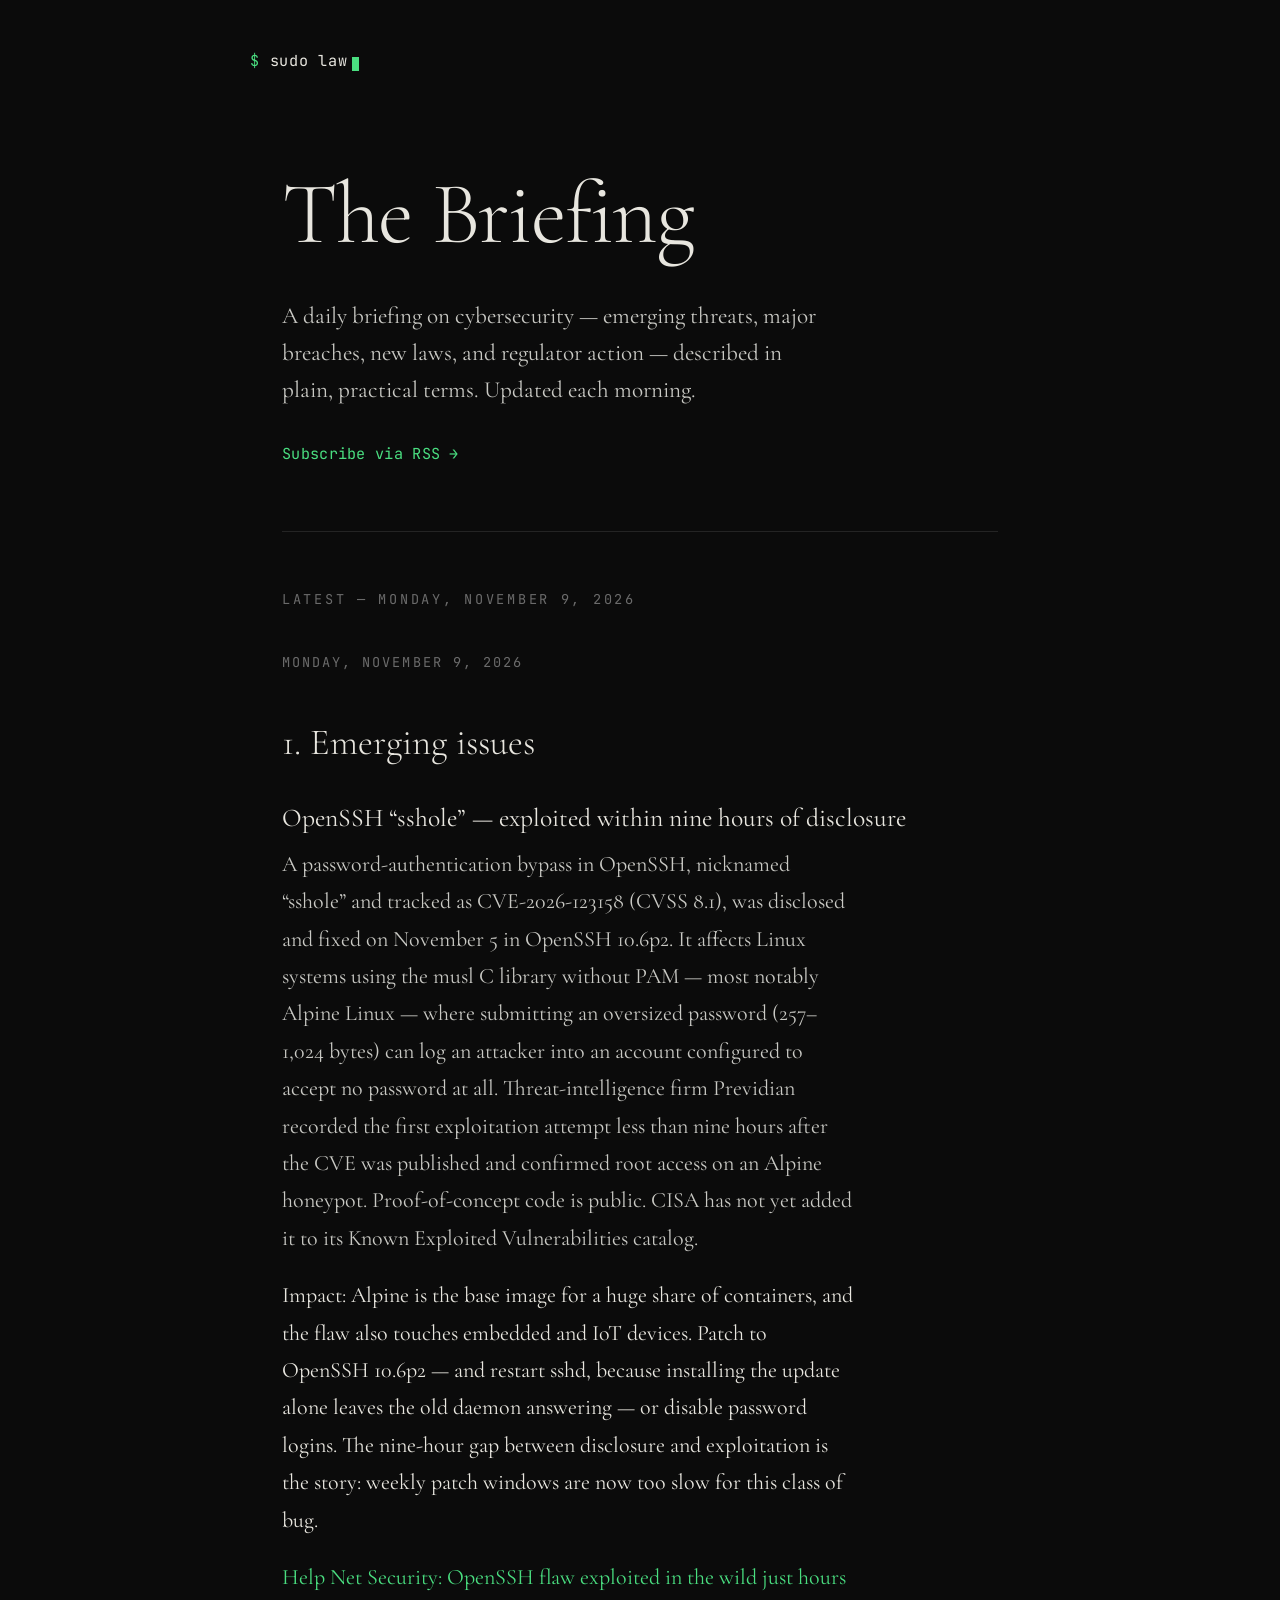
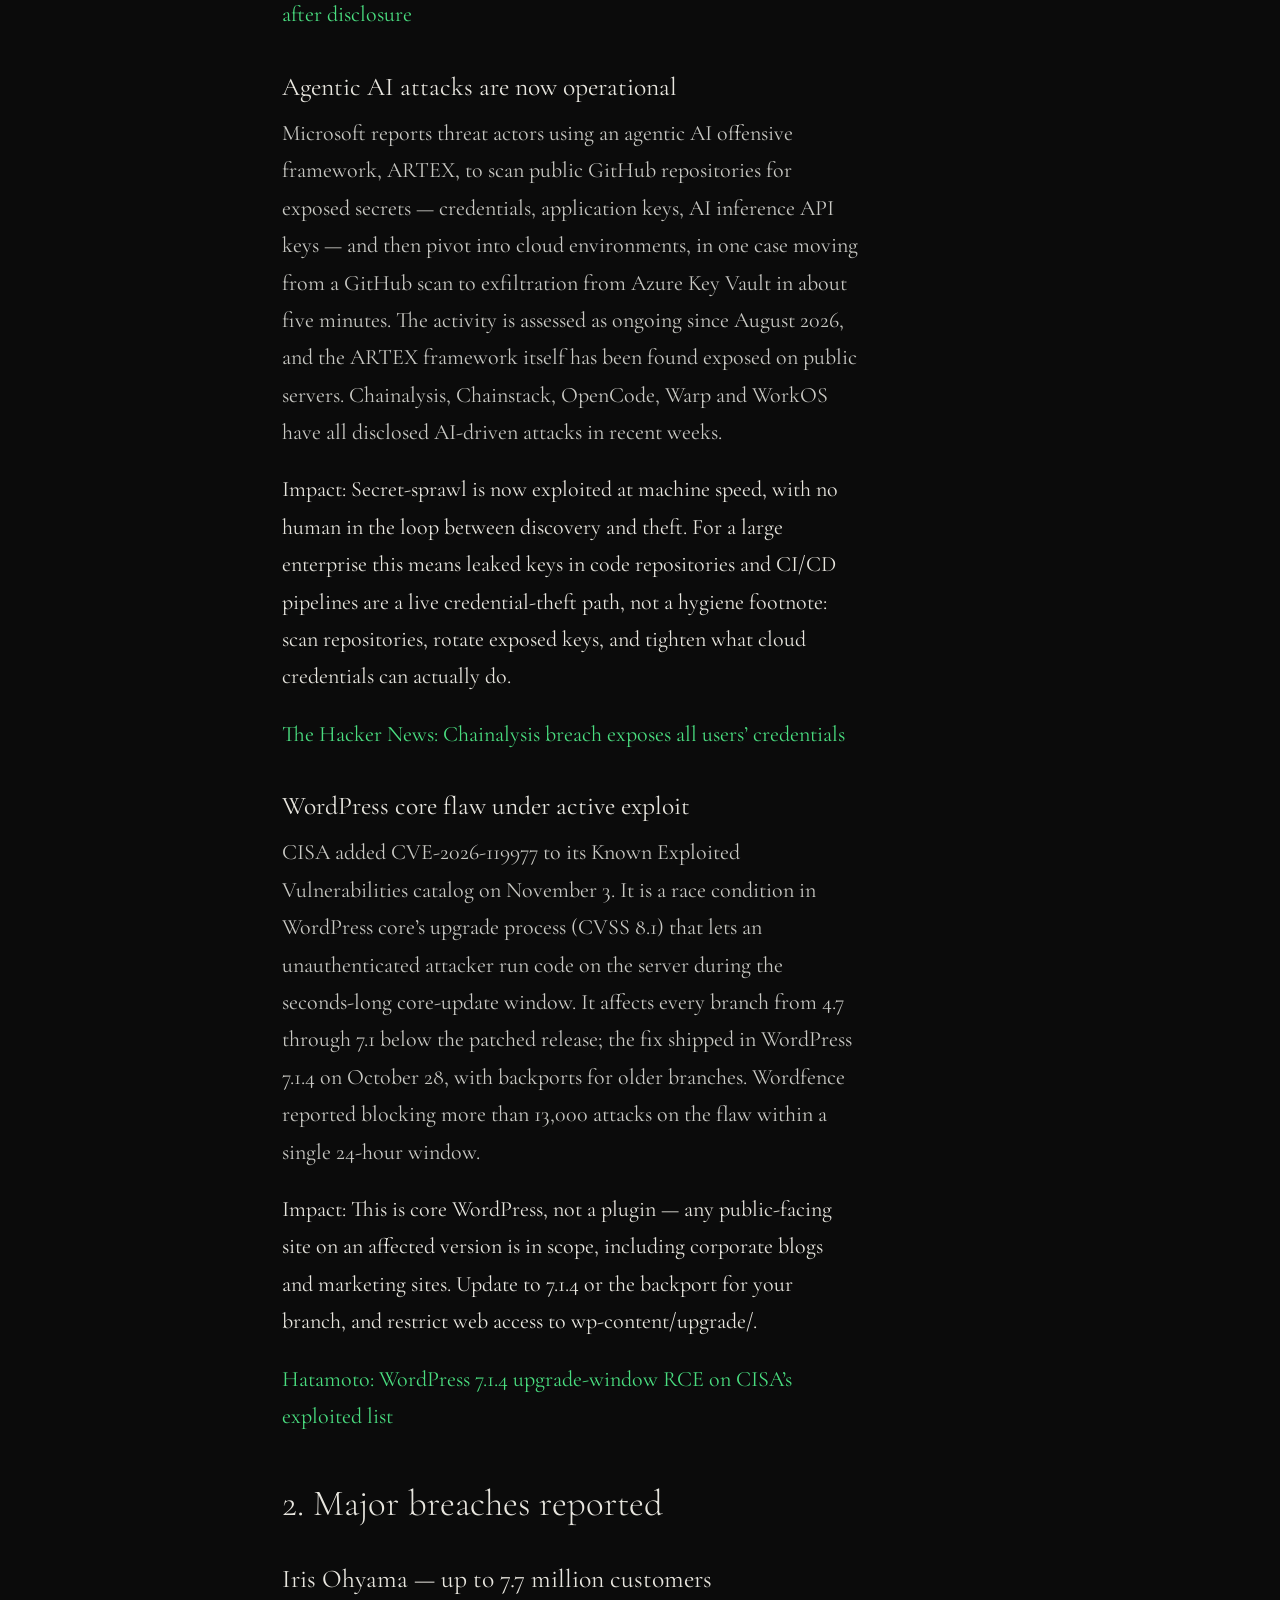
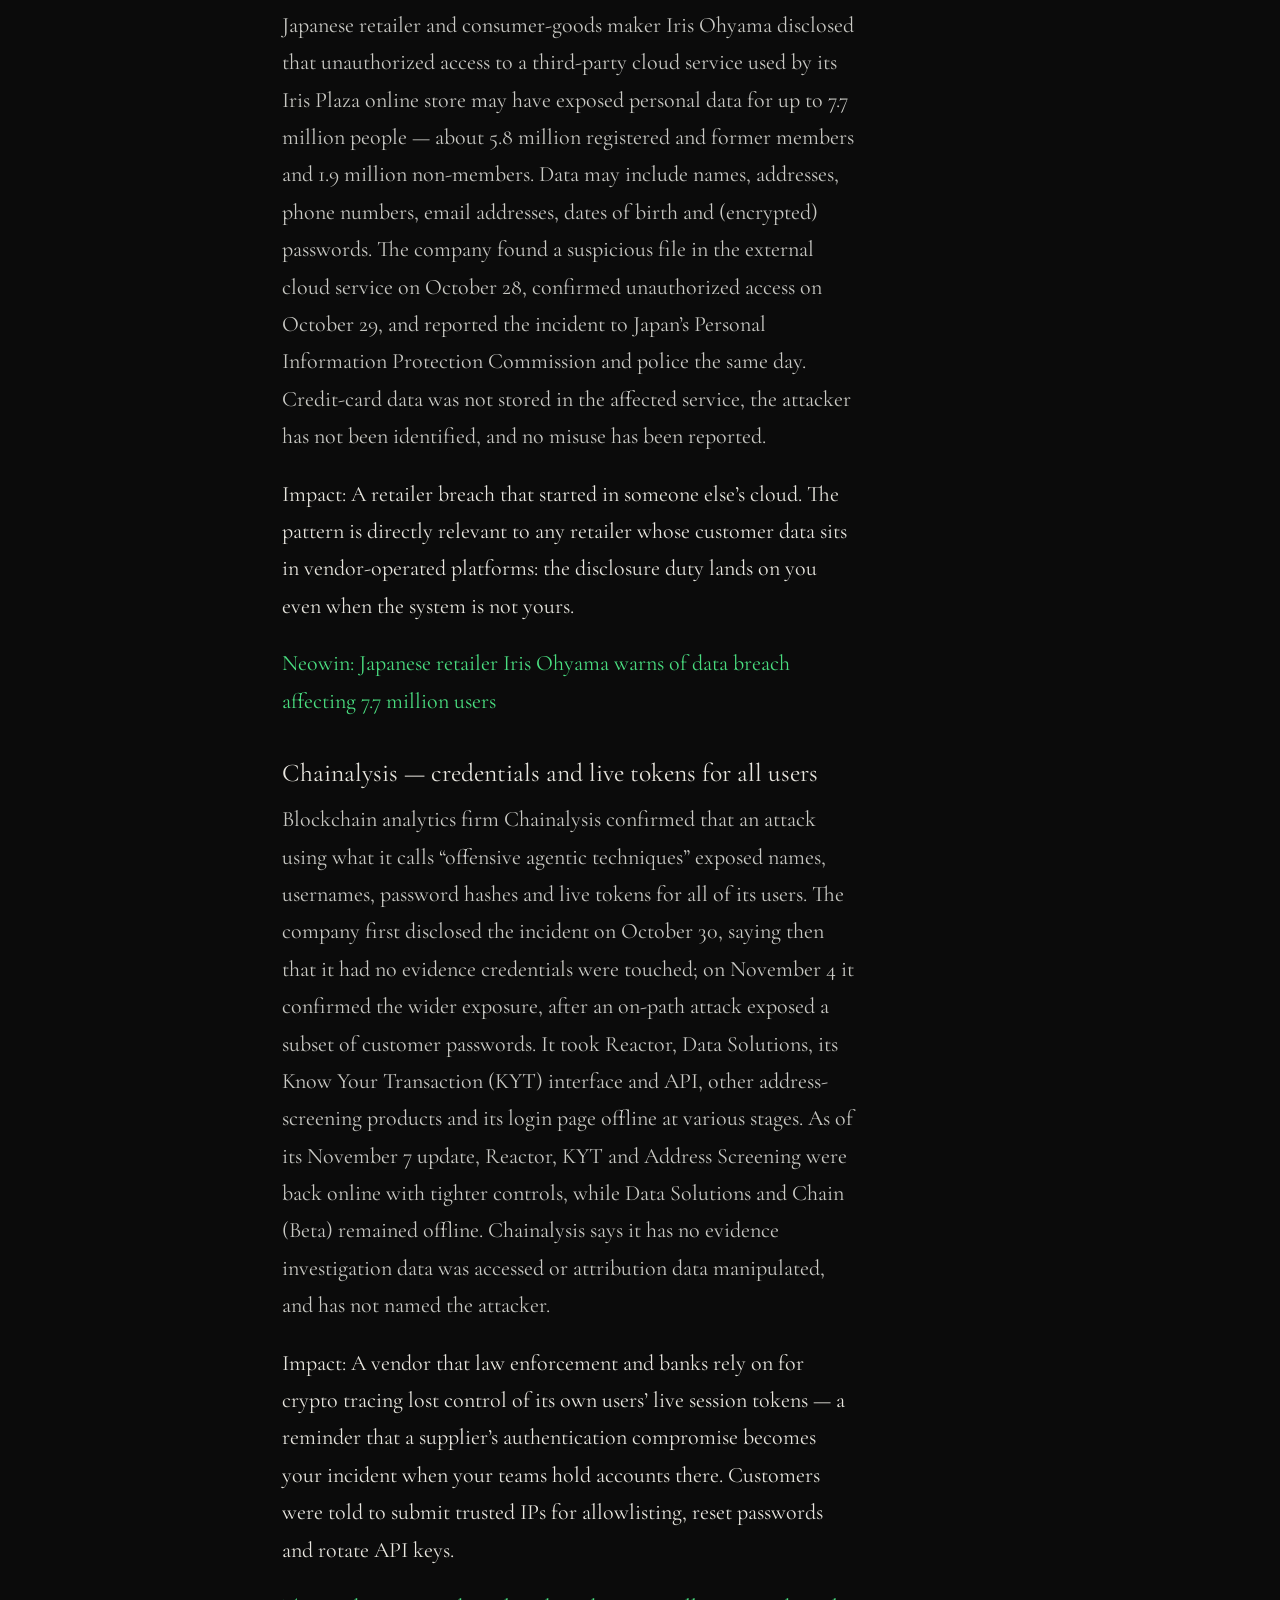
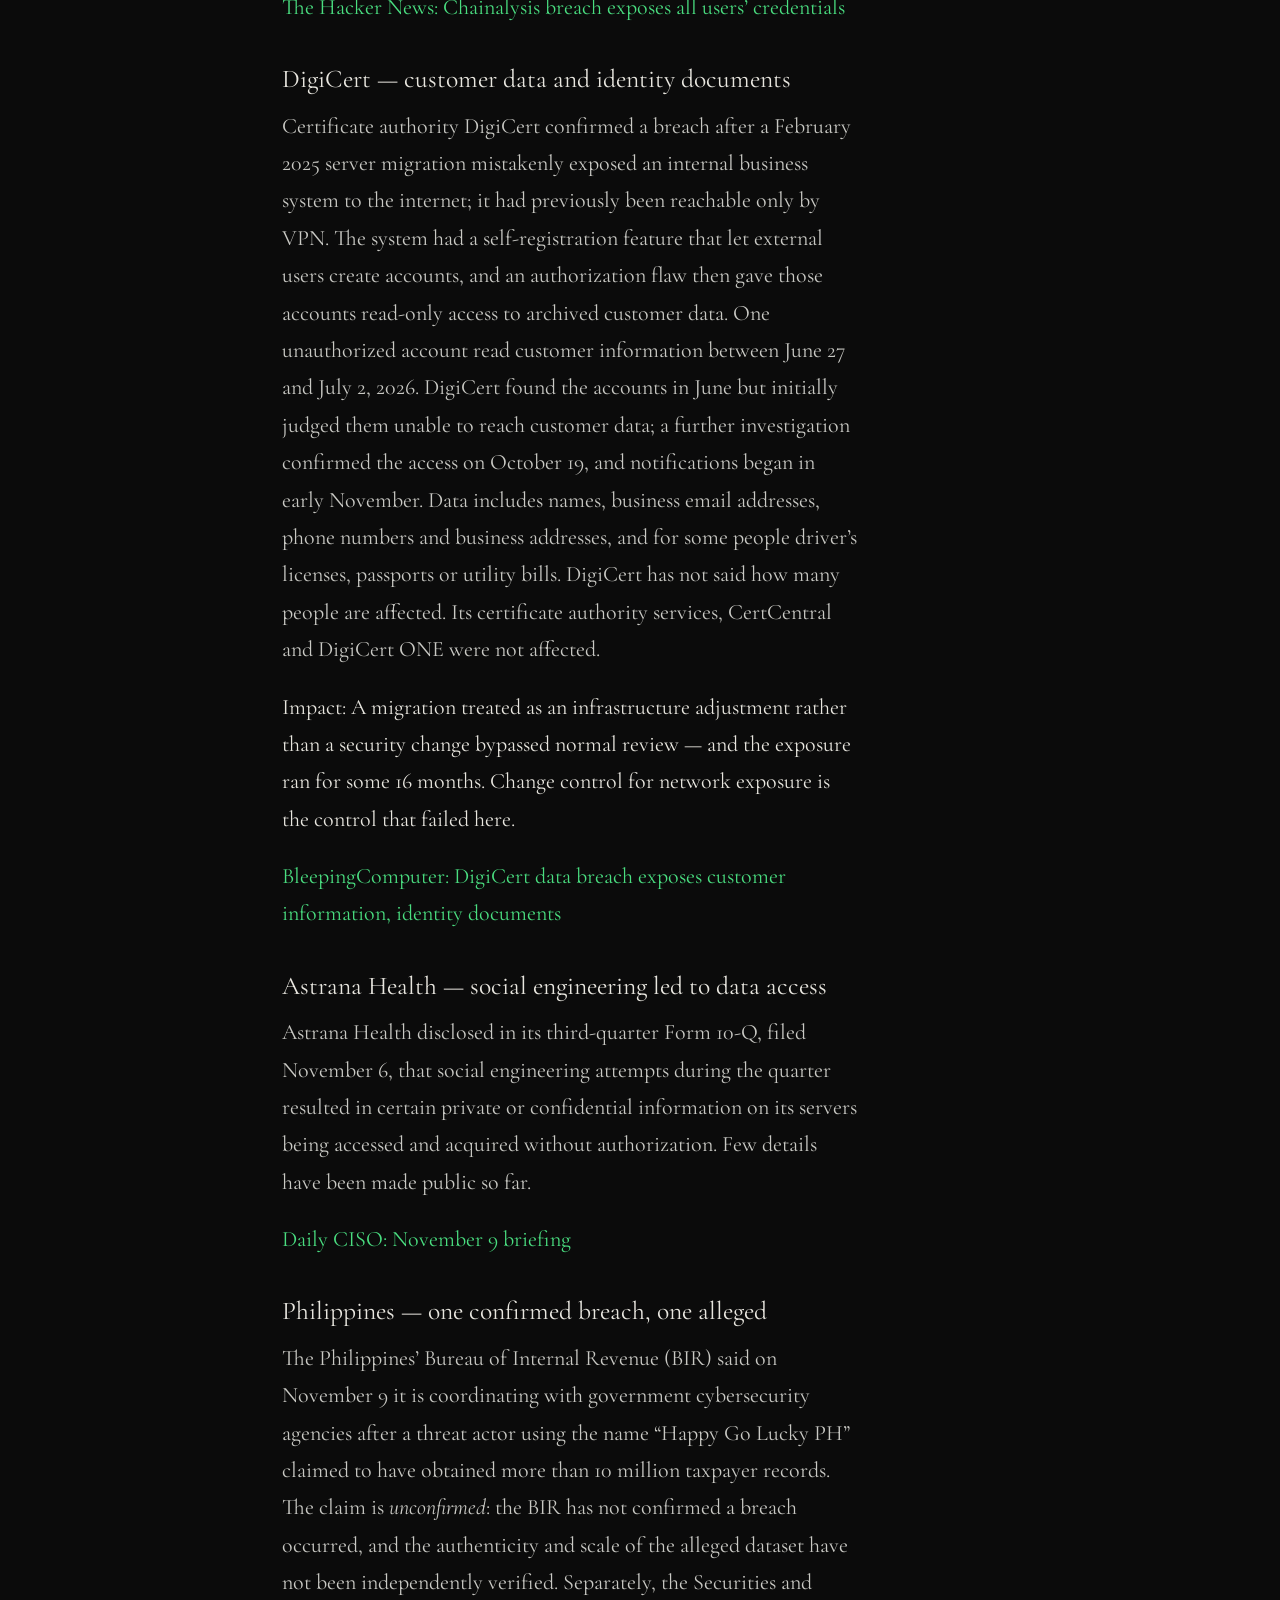
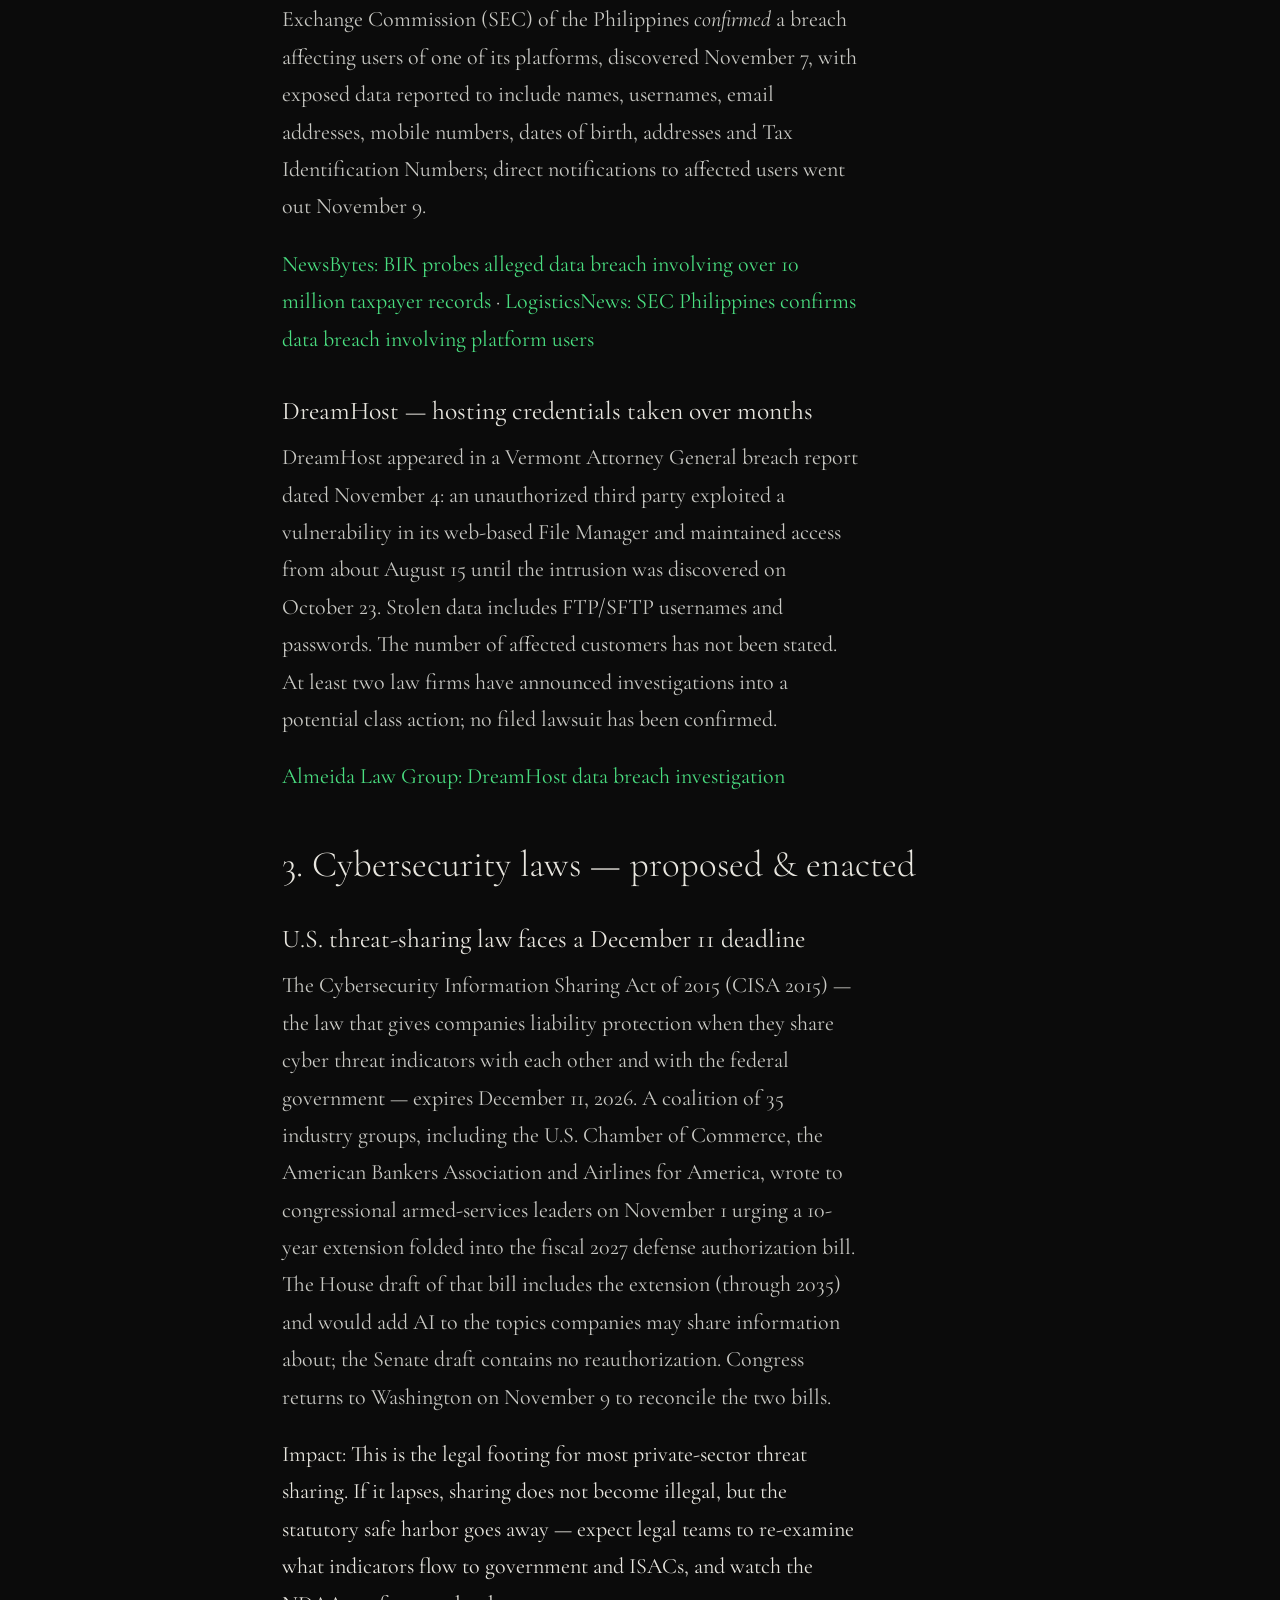
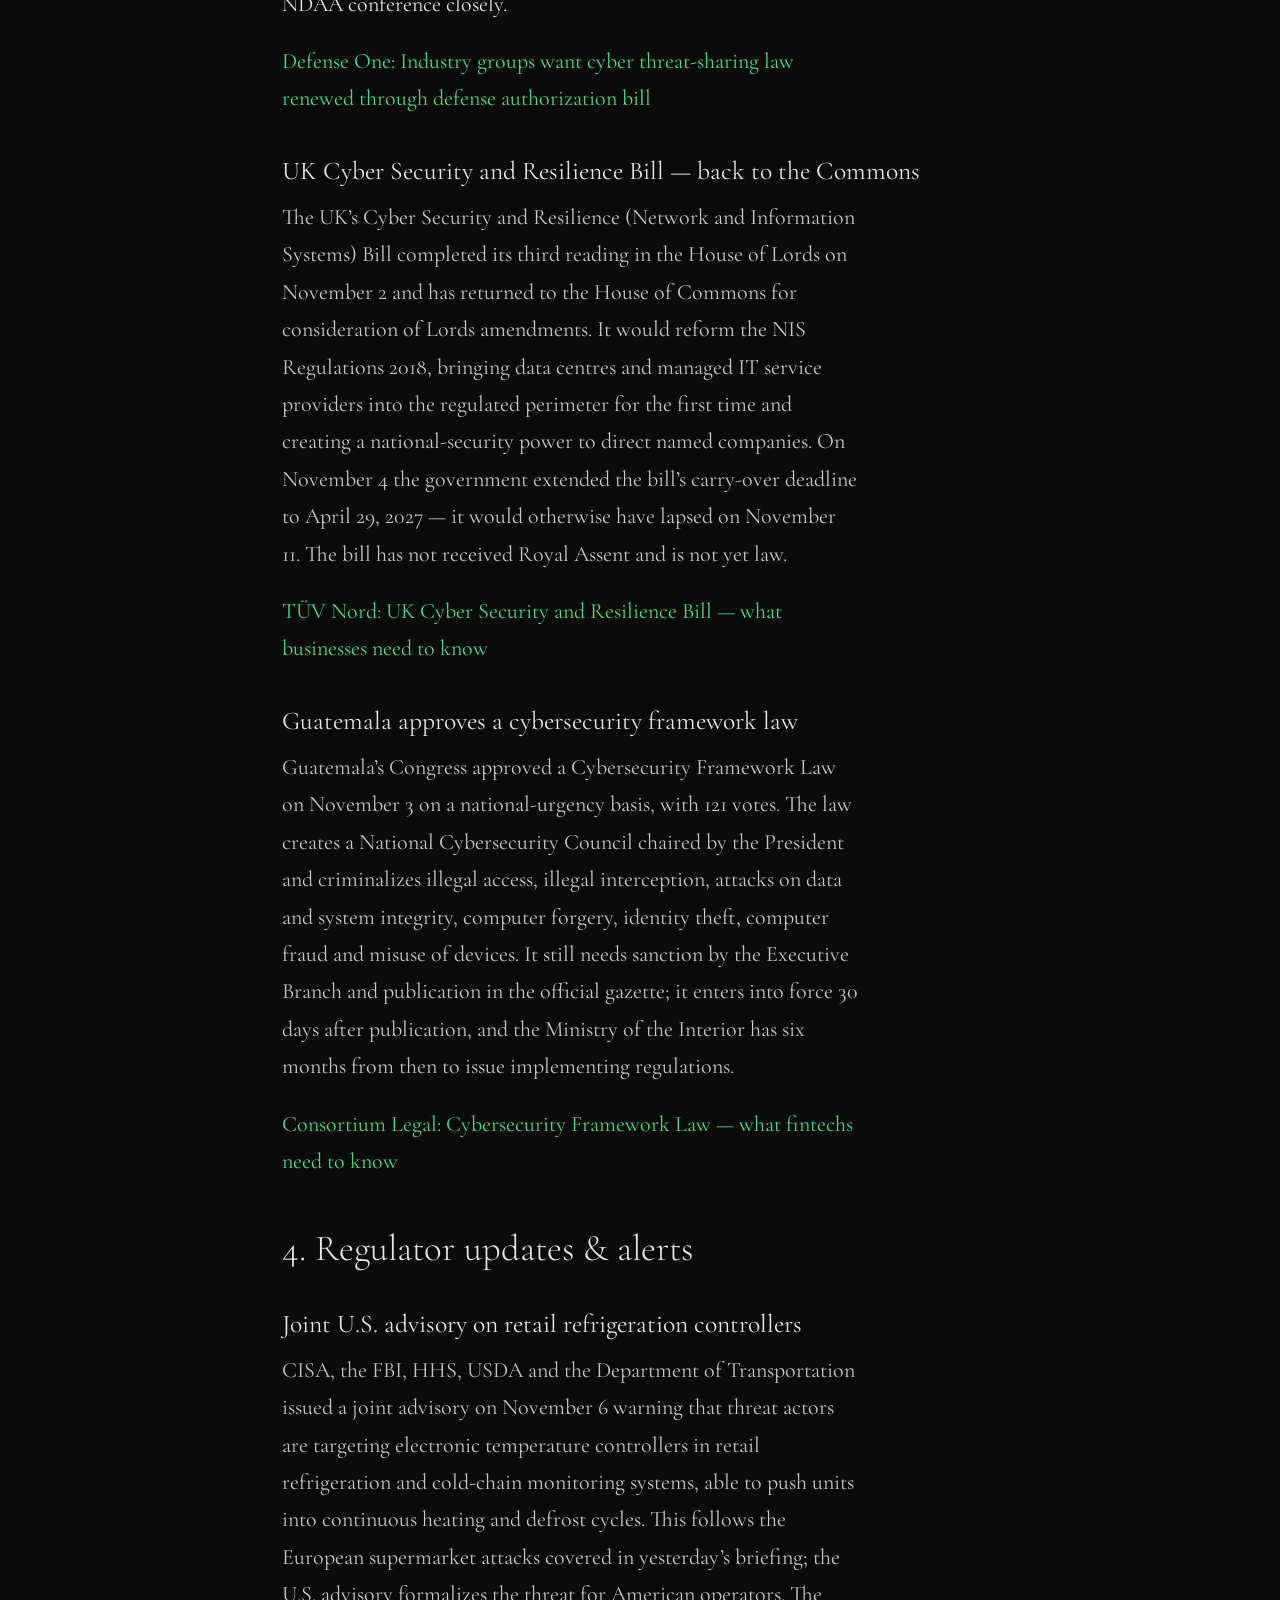
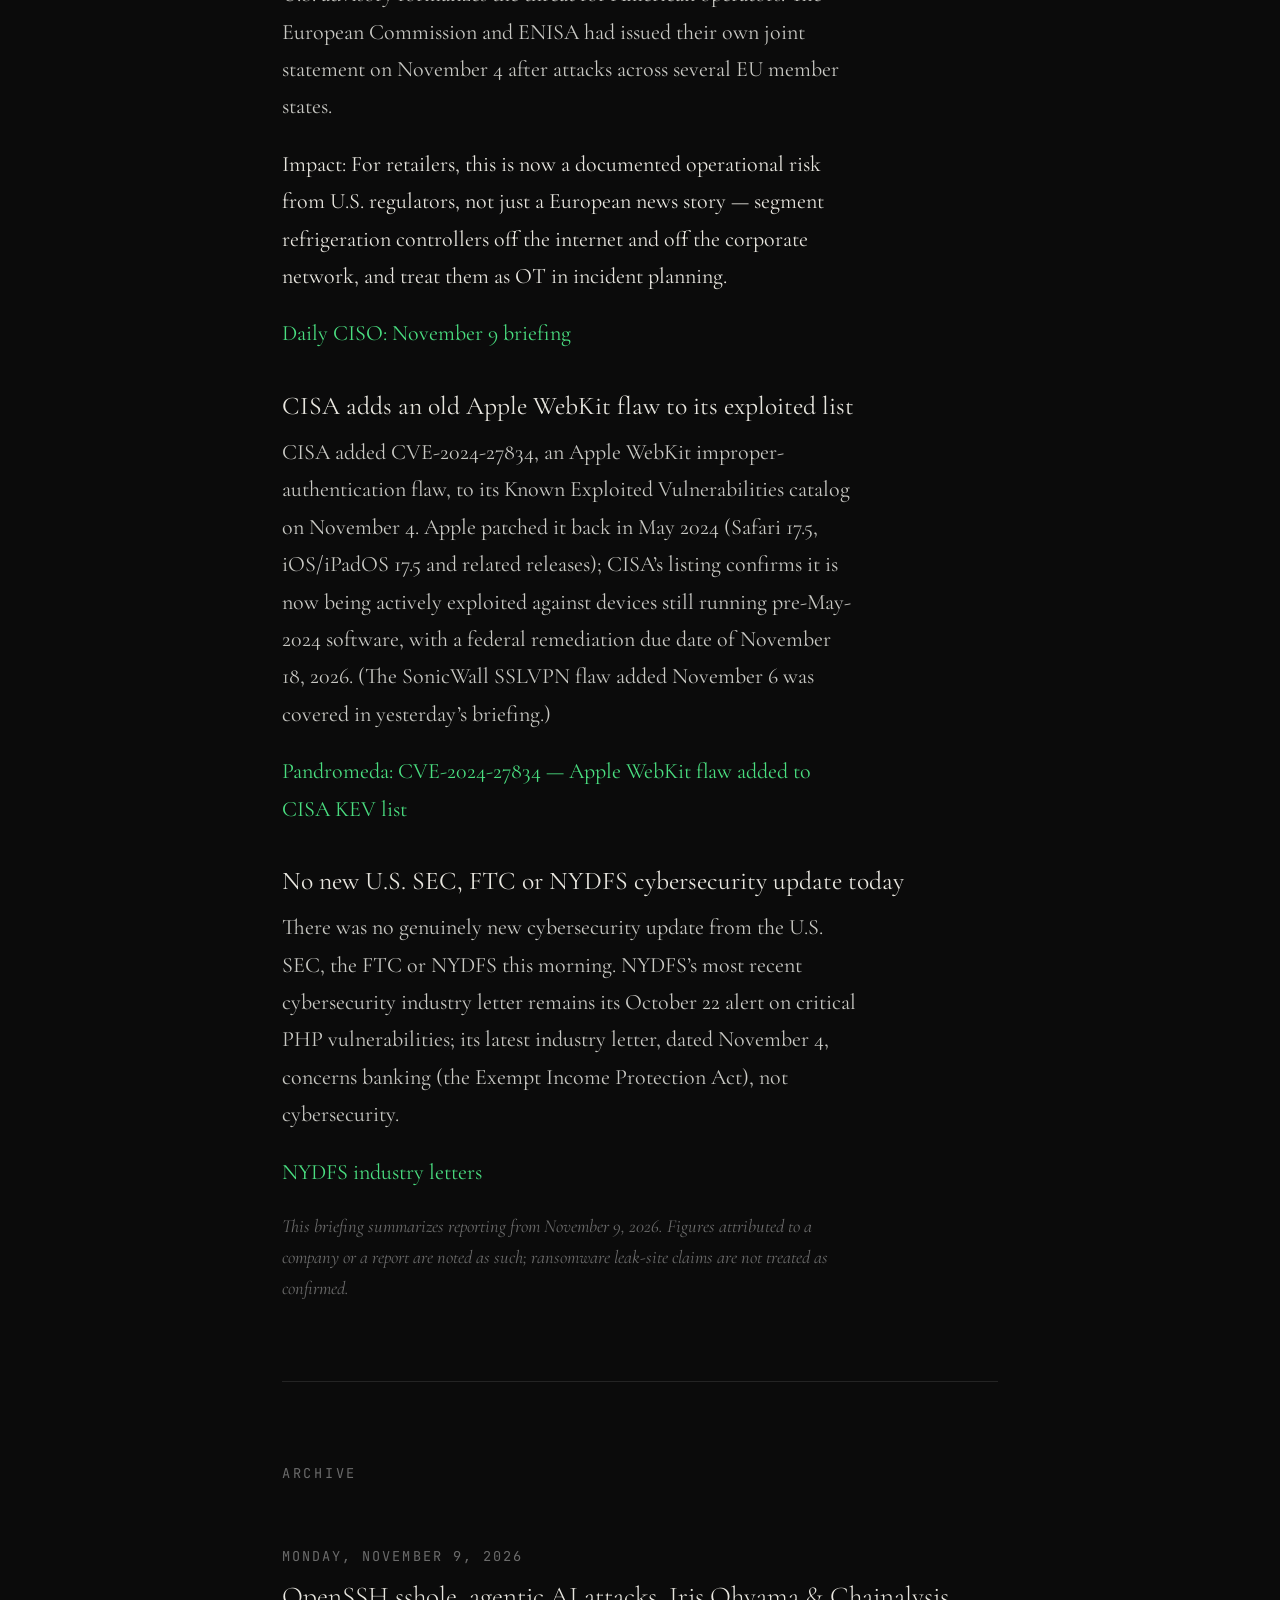
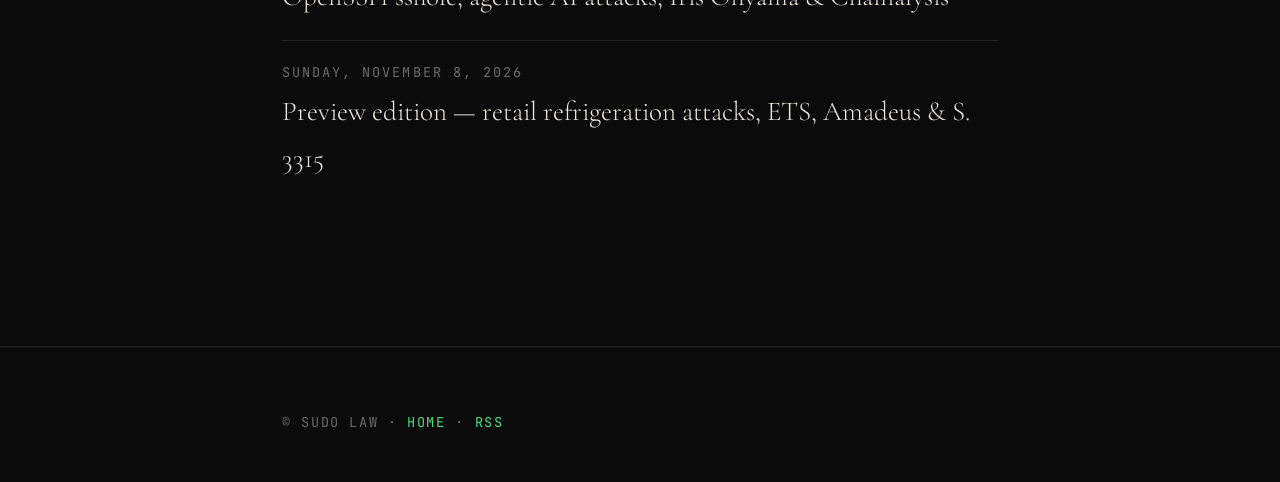
==== commit e3c44c22: "Larger, easier-to-read fonts; remove Attorneys & Counselors header text" ====
--- a/briefing/index.html
+++ b/briefing/index.html
@@ -24,9 +24,9 @@
     background: var(--black);
     color: var(--bone);
     font-family: 'Cormorant Garamond', serif;
-    font-weight: 300;
-    font-size: 19px;
-    line-height: 1.65;
+    font-weight: 400;
+    font-size: 22px;
+    line-height: 1.7;
     min-height: 100vh;
     -webkit-font-smoothing: antialiased;
   }
@@ -38,7 +38,7 @@
   }
   .brand {
     font-family: 'JetBrains Mono', monospace;
-    font-size: 0.85rem; font-weight: 400;
+    font-size: 0.95rem; font-weight: 400;
     letter-spacing: 0.05em; color: var(--paper);
     text-decoration: none;
   }
@@ -64,28 +64,28 @@
     line-height: 1; letter-spacing: -0.02em;
     color: var(--paper); margin-bottom: 2.5rem;
   }
-  .lede { font-size: 1.25rem; color: var(--bone); max-width: 34rem; line-height: 1.6; }
+  .lede { font-size: 1.45rem; color: var(--bone); max-width: 34rem; line-height: 1.6; }
   section.block { padding: 5rem 0; border-top: 1px solid var(--ash); }
   section.block.tight { padding: 3.5rem 0; }
   .block-label {
     font-family: 'JetBrains Mono', monospace;
-    font-size: 0.7rem; letter-spacing: 0.2em;
+    font-size: 0.85rem; letter-spacing: 0.2em;
     text-transform: uppercase; color: var(--fog);
     margin-bottom: 2.5rem;
   }
   .post-meta {
     font-family: 'JetBrains Mono', monospace;
-    font-size: 0.7rem; letter-spacing: 0.15em;
+    font-size: 0.85rem; letter-spacing: 0.15em;
     text-transform: uppercase; color: var(--fog);
     margin-bottom: 1.5rem;
   }
   article h2 {
-    font-weight: 300; font-size: 2.1rem; line-height: 1.15;
+    font-weight: 300; font-size: 2.3rem; line-height: 1.15;
     color: var(--paper); margin: 3rem 0 1.25rem;
   }
   article h2:first-child { margin-top: 0; }
   article h3 {
-    font-weight: 400; font-size: 1.45rem; line-height: 1.3;
+    font-weight: 400; font-size: 1.6rem; line-height: 1.3;
     color: var(--paper); margin: 2.25rem 0 0.75rem;
   }
   article p { margin-bottom: 1.25rem; max-width: 36rem; }
@@ -97,28 +97,28 @@
   }
   article a:hover, .text-link:hover { border-bottom-color: var(--terminal); }
   .impact { color: var(--paper); }
-  .note { font-size: 1.05rem; color: var(--fog); font-style: italic; }
+  .note { font-size: 1.15rem; color: var(--fog); font-style: italic; }
   .archive-list { list-style: none; }
   .archive-list li {
     padding: 1.25rem 0; border-bottom: 1px solid var(--ash);
   }
   .archive-list li:last-child { border-bottom: none; }
   .archive-list a {
-    font-size: 1.5rem; font-weight: 300; color: var(--paper);
+    font-size: 1.7rem; font-weight: 300; color: var(--paper);
     text-decoration: none;
   }
   .archive-list a:hover { color: var(--terminal); }
   .archive-date {
     display: block;
     font-family: 'JetBrains Mono', monospace;
-    font-size: 0.7rem; letter-spacing: 0.15em;
+    font-size: 0.85rem; letter-spacing: 0.15em;
     text-transform: uppercase; color: var(--fog);
     margin-bottom: 0.35rem;
   }
   .subscribe {
     margin-top: 2rem;
     font-family: 'JetBrains Mono', monospace;
-    font-size: 0.85rem;
+    font-size: 0.95rem;
     letter-spacing: 0.02em;
   }
   .subscribe a {
@@ -130,17 +130,17 @@
   .footer-inner {
     max-width: 780px; margin: 0 auto; padding: 0 2rem;
     font-family: 'JetBrains Mono', monospace;
-    font-size: 0.7rem; letter-spacing: 0.12em;
+    font-size: 0.85rem; letter-spacing: 0.12em;
     text-transform: uppercase; color: var(--fog);
   }
   @media (max-width: 640px) {
-    body { font-size: 17px; }
+    body { font-size: 19px; }
     header { padding: 2rem 1.5rem 0; }
     .wrap, .footer-inner { padding: 0 1.5rem; }
     .hero { padding: 4rem 0 3rem; }
     section.block { padding: 3.5rem 0; }
     .header-meta { display: none; }
-    .archive-list a { font-size: 1.25rem; }
+    .archive-list a { font-size: 1.4rem; }
   }
 </style>
 </head>
@@ -149,7 +149,6 @@
 <header>
   <div class="header-inner">
     <a class="brand" href="/"><span class="accent">$</span> sudo law<span class="cursor"></span></a>
-    <div class="header-meta"><a href="/">Attorneys &amp; Counselors</a></div>
   </div>
 </header>
 
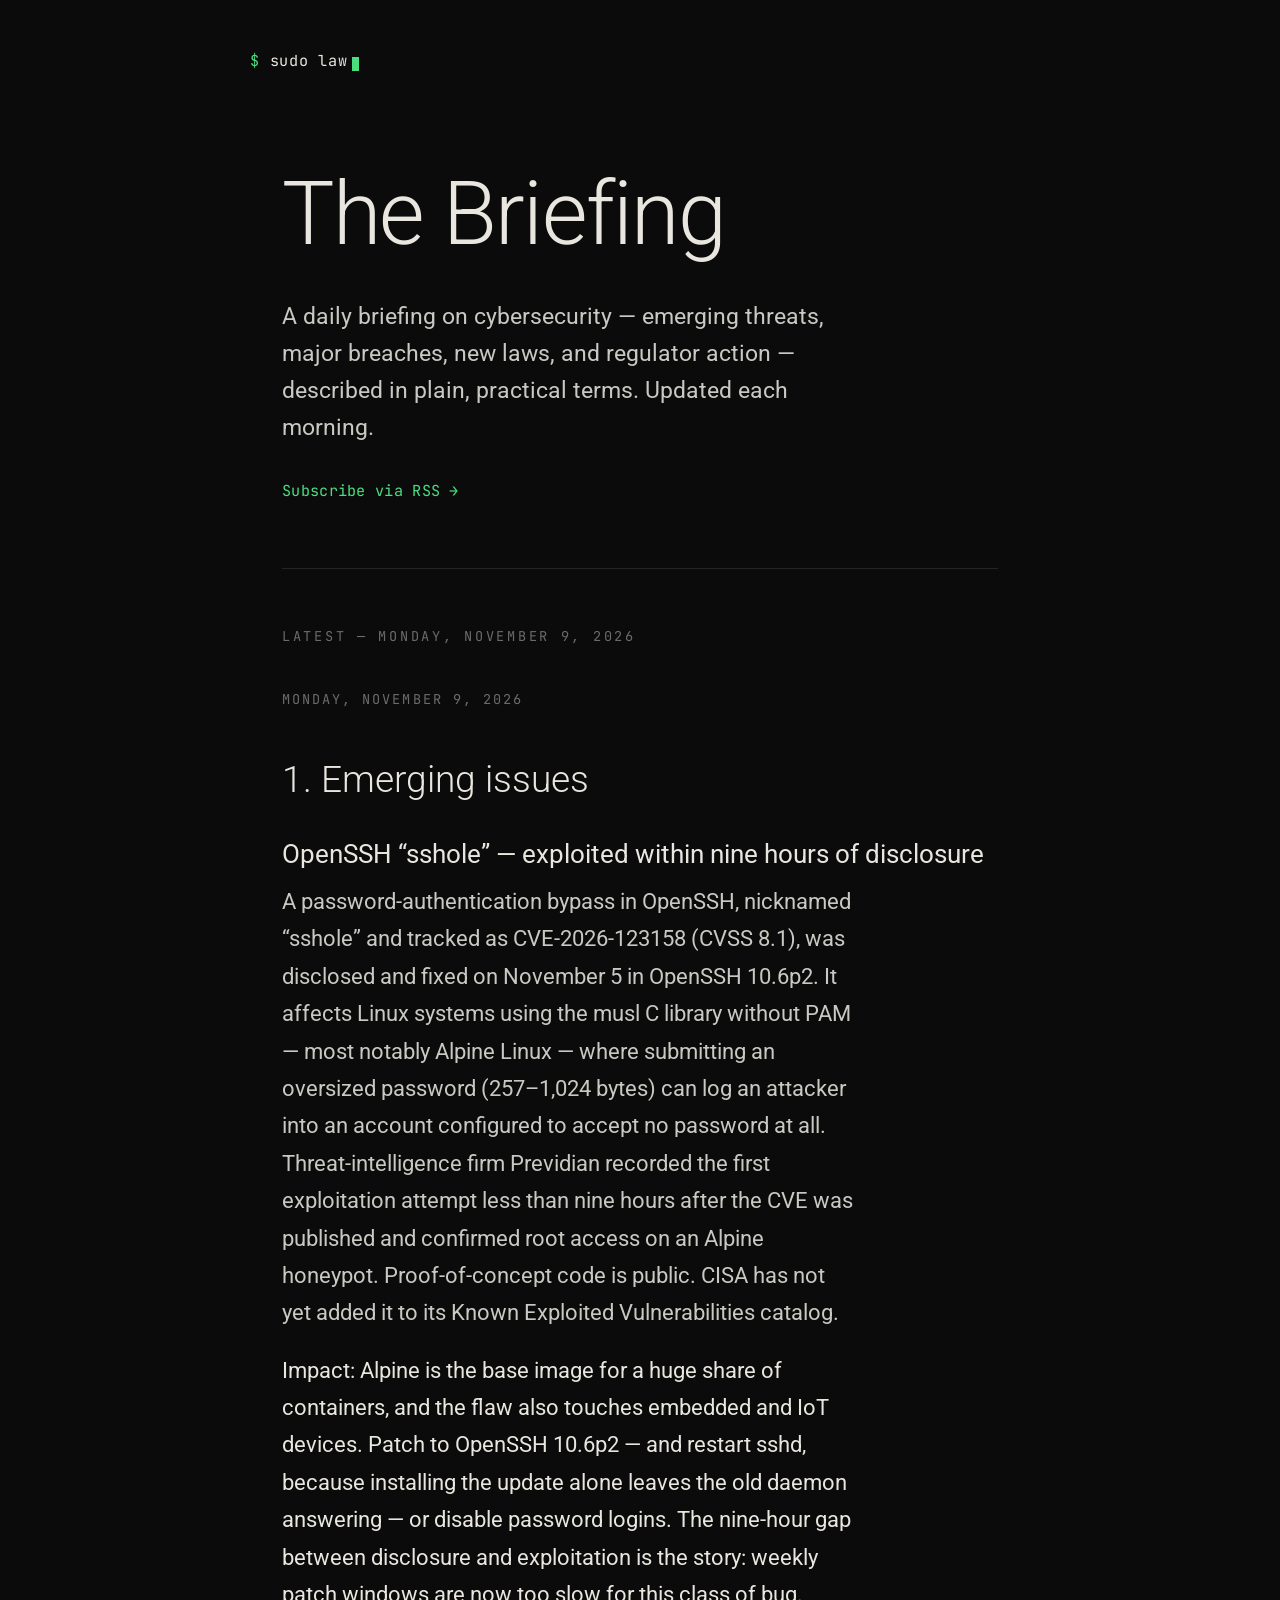
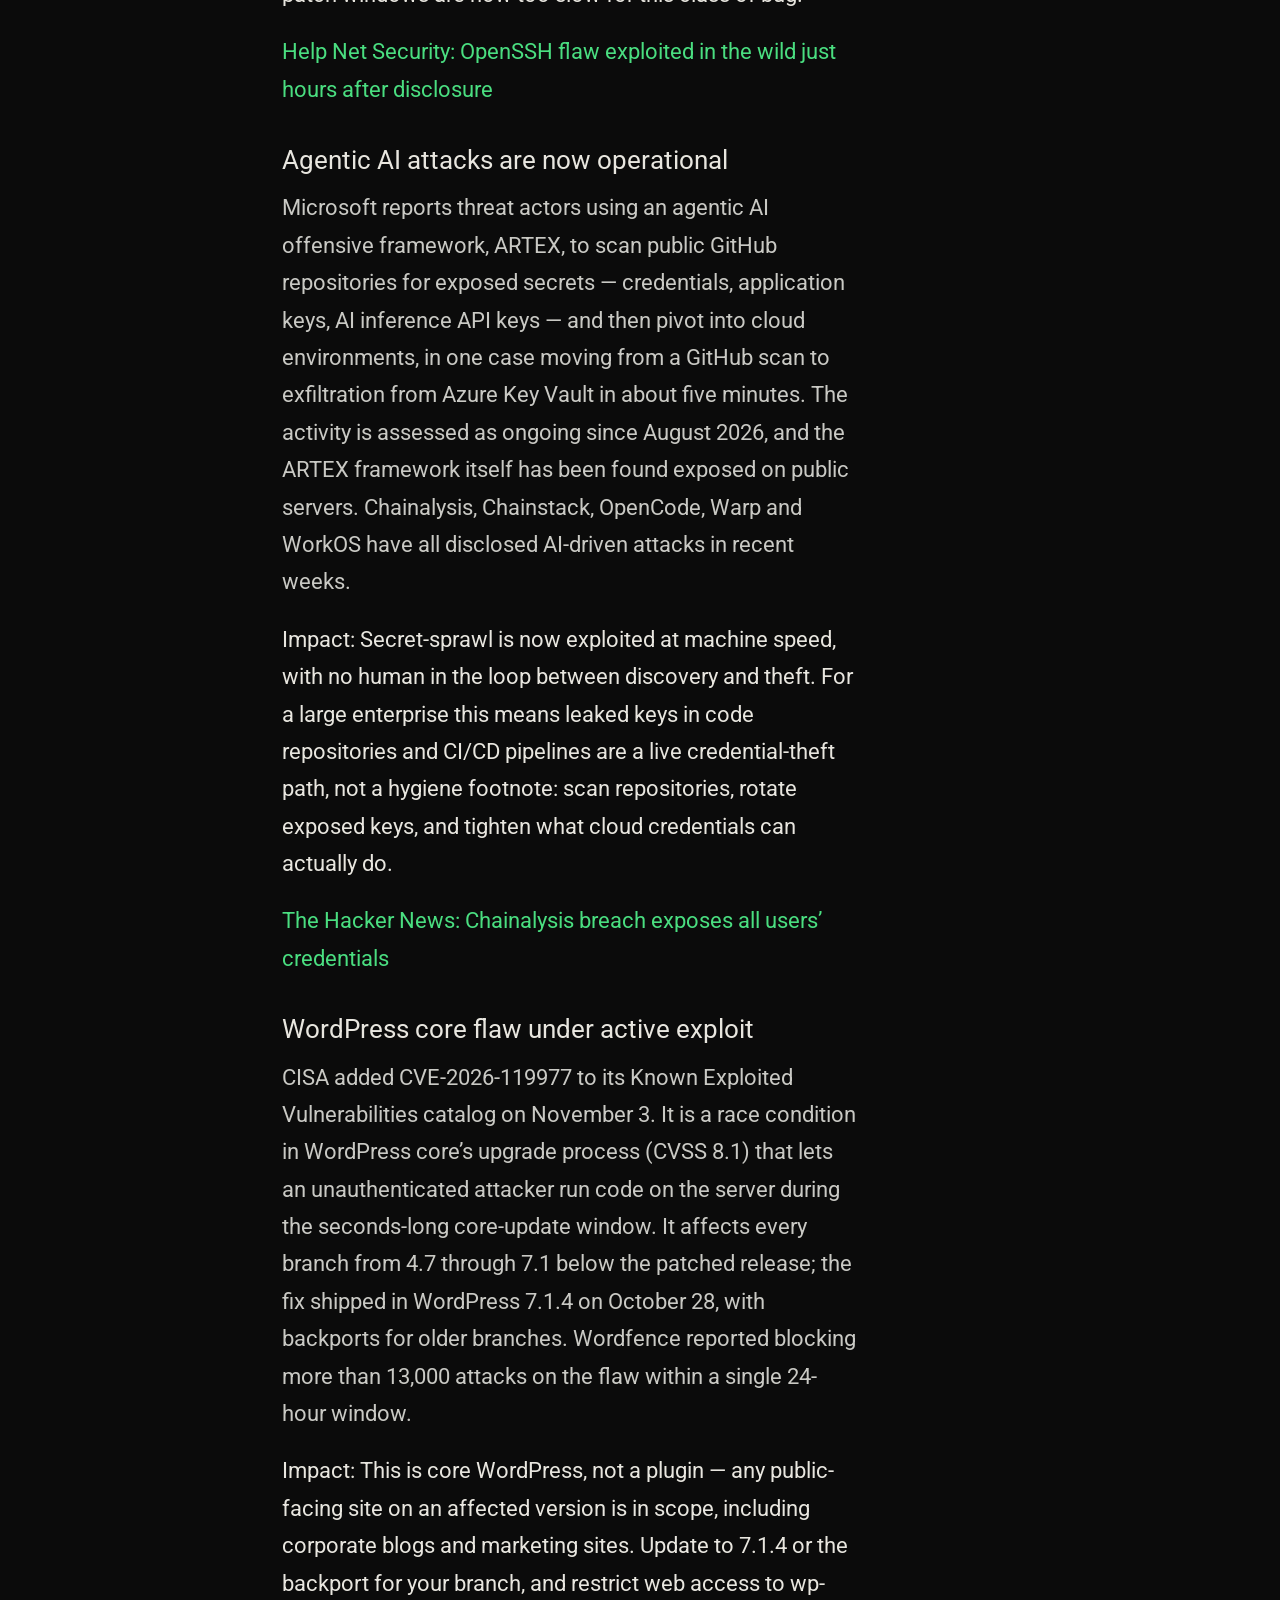
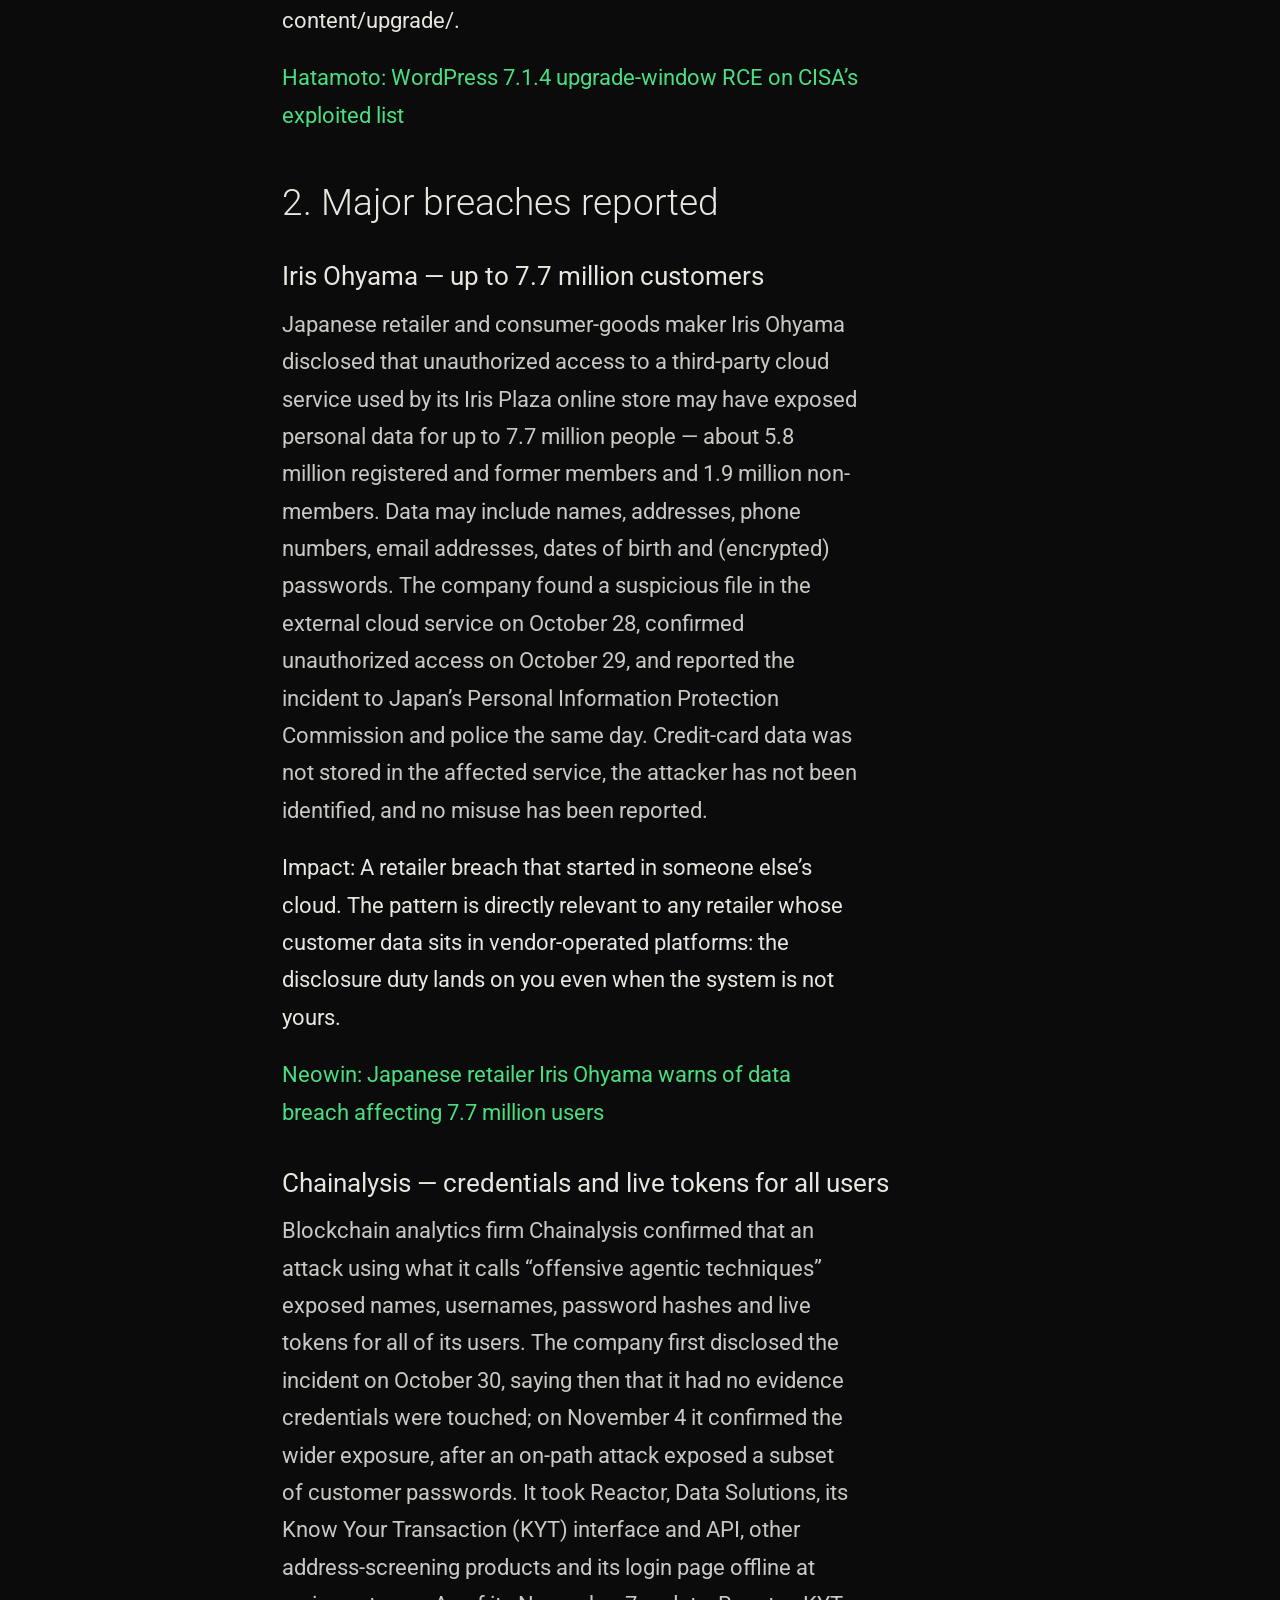
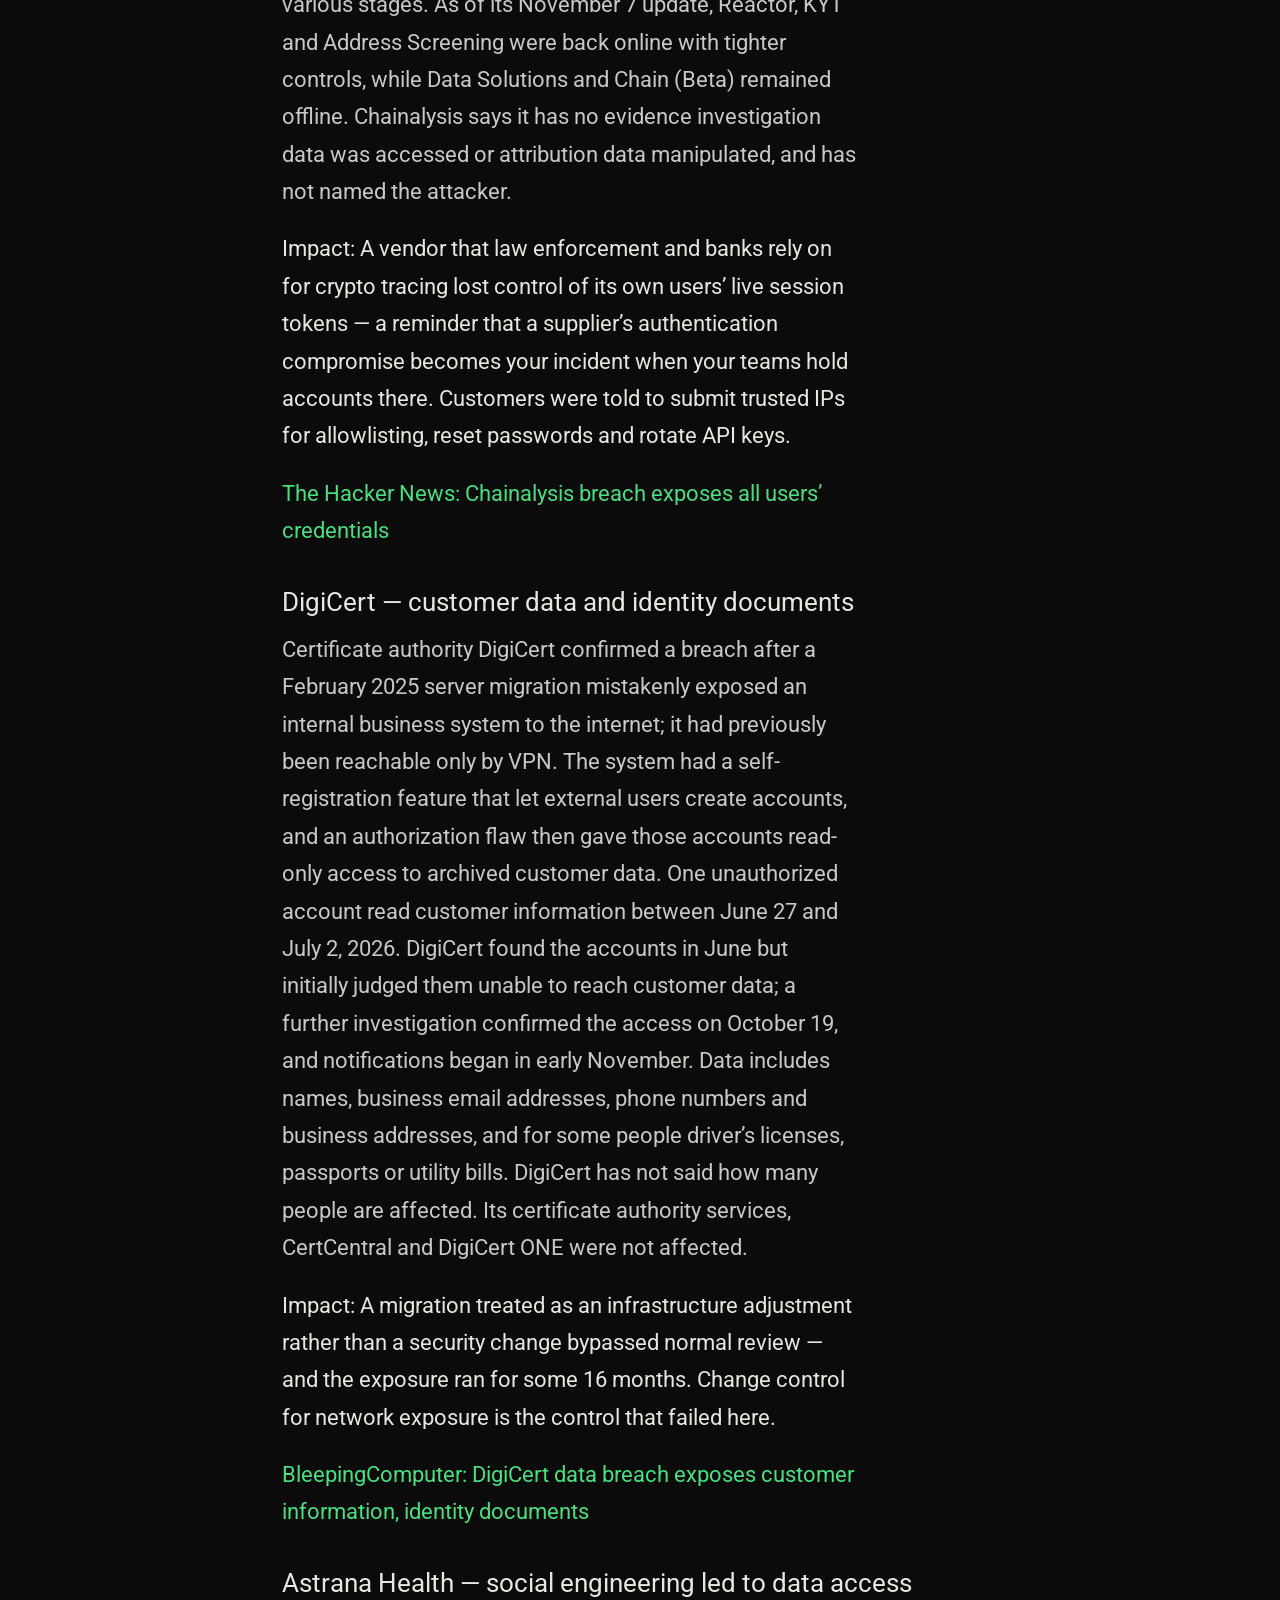
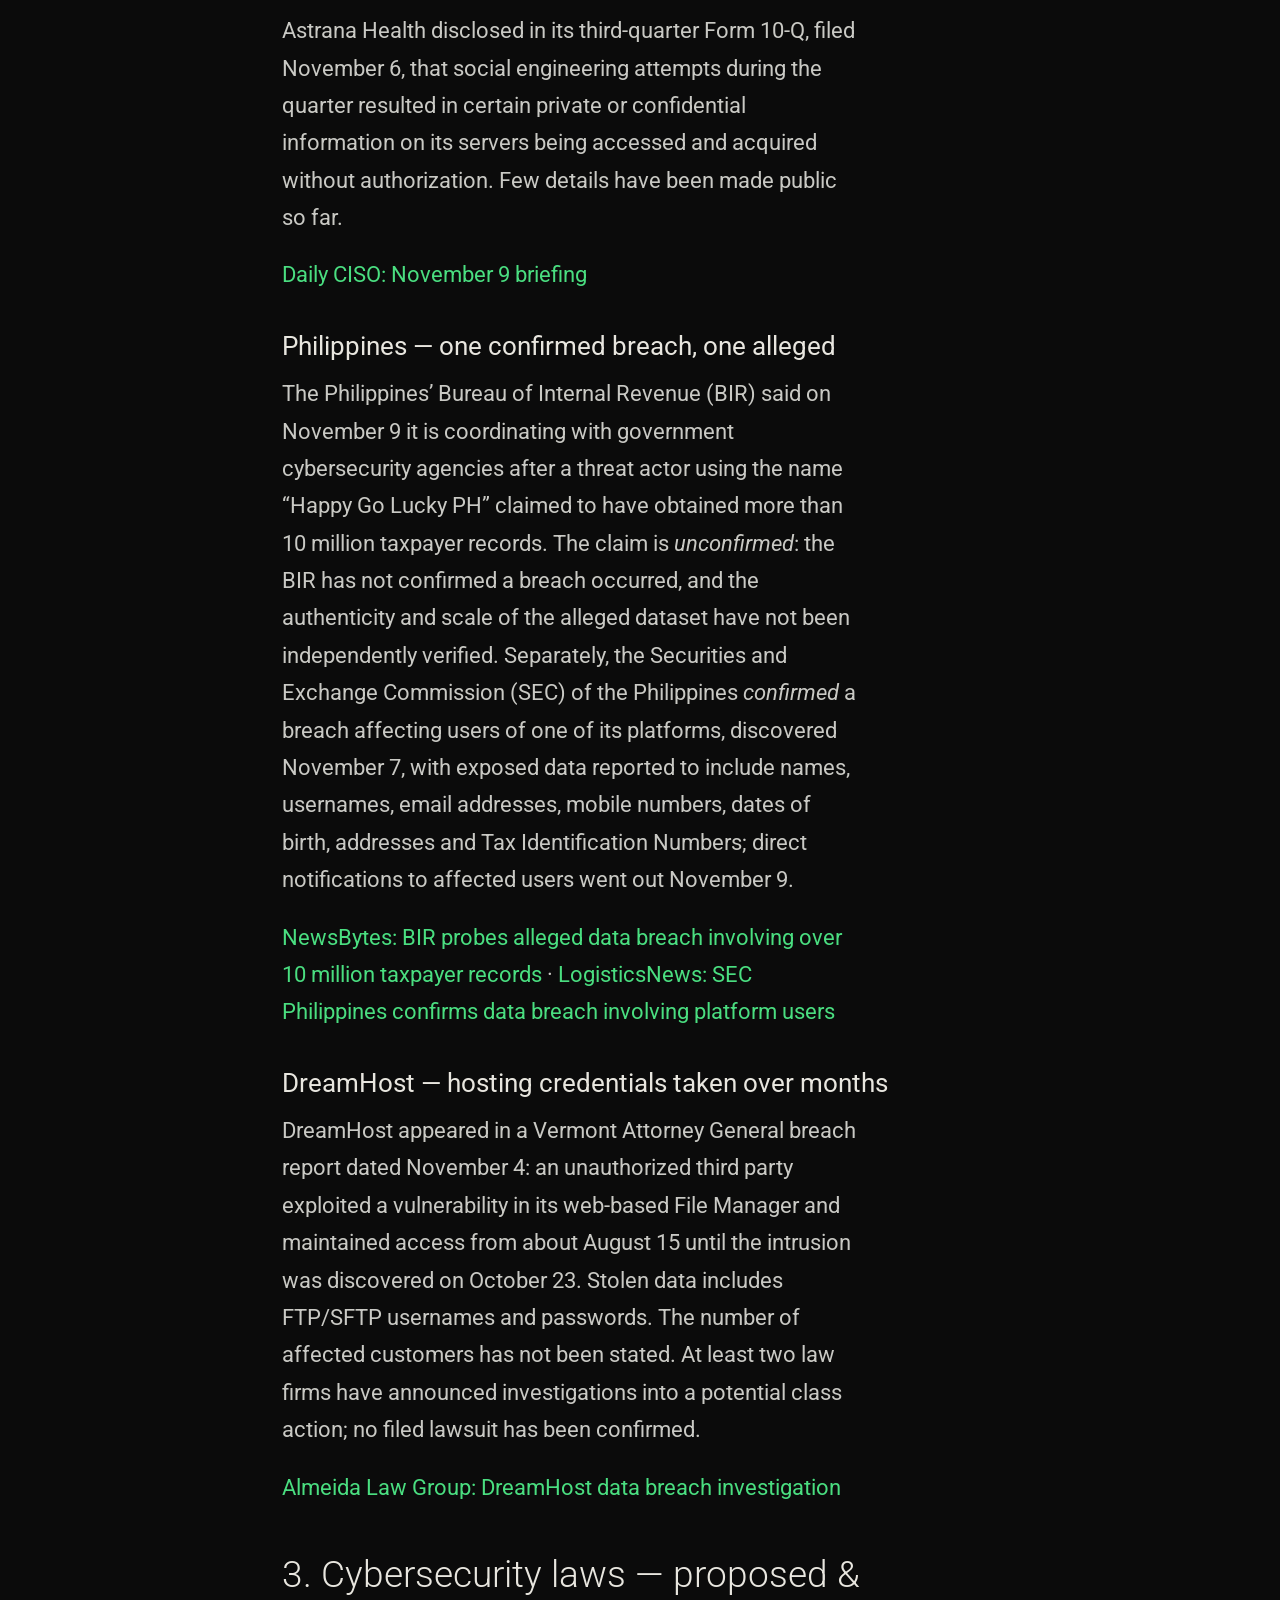
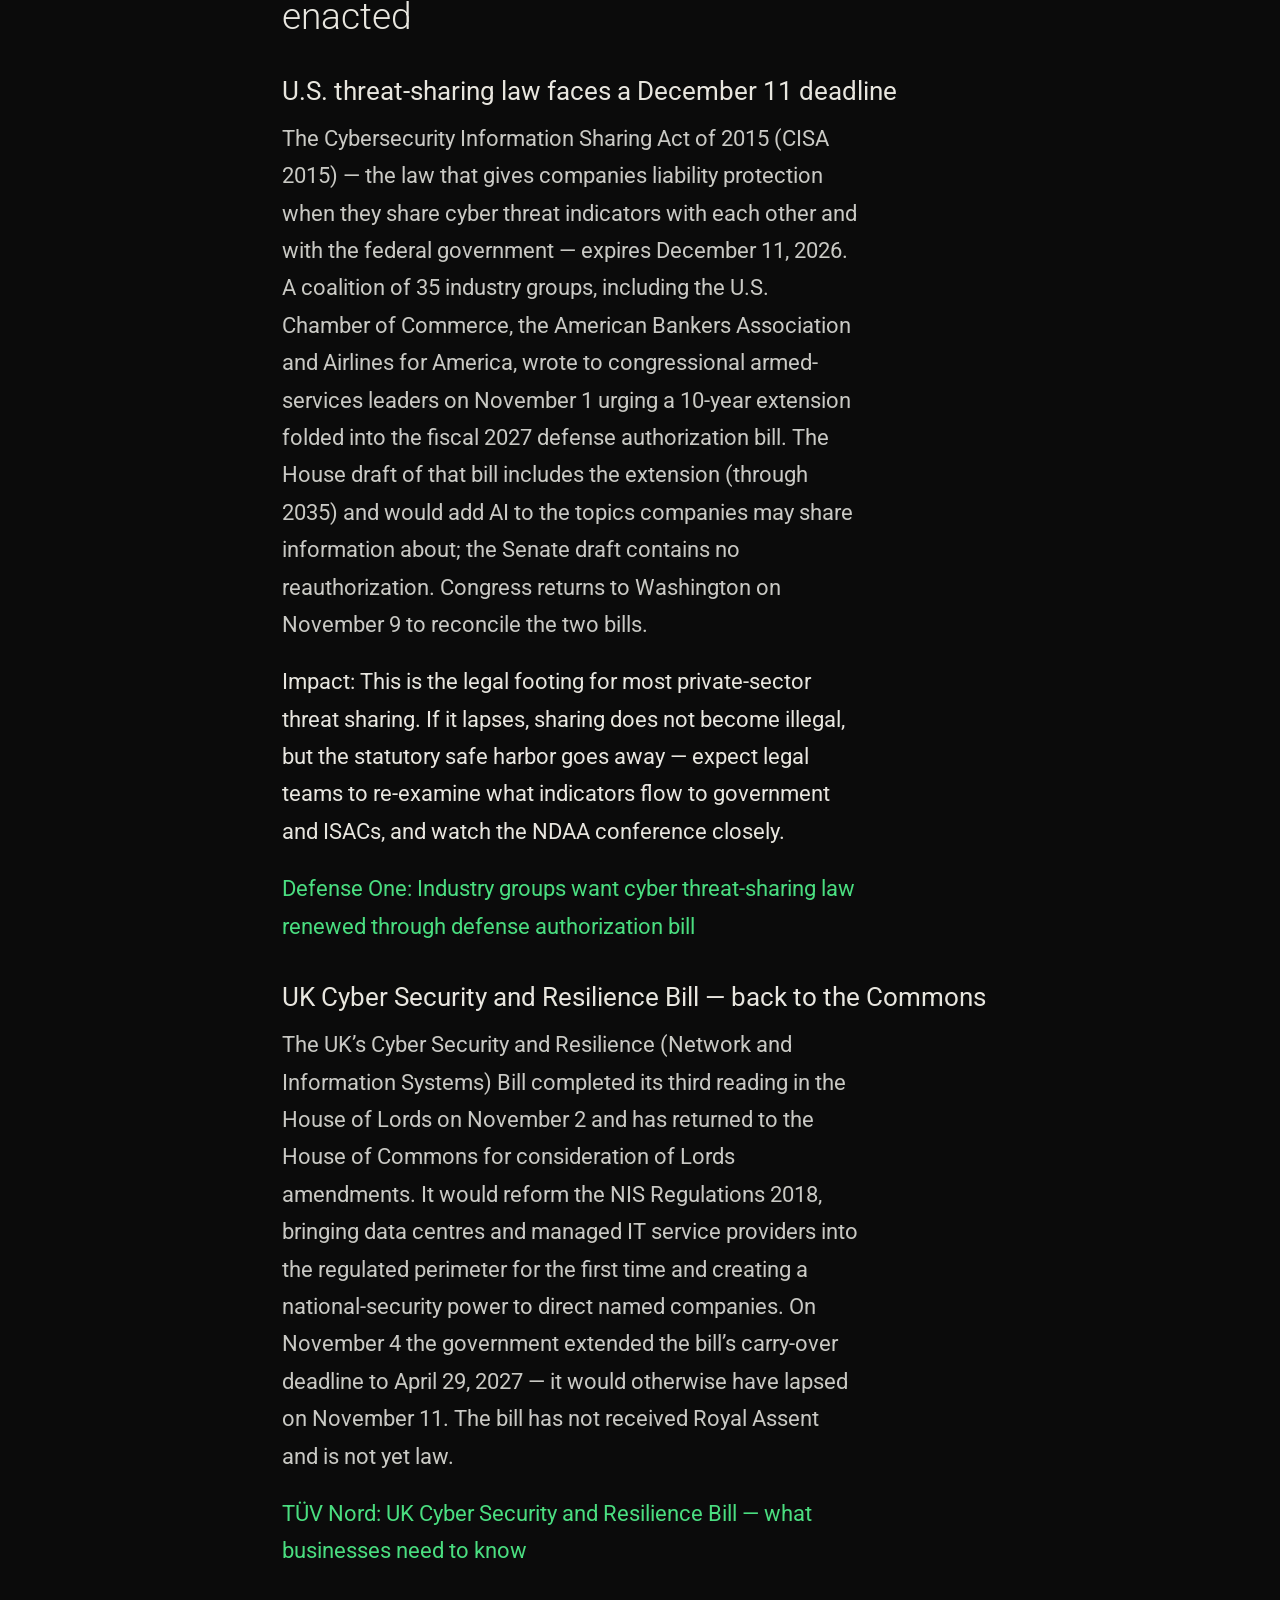
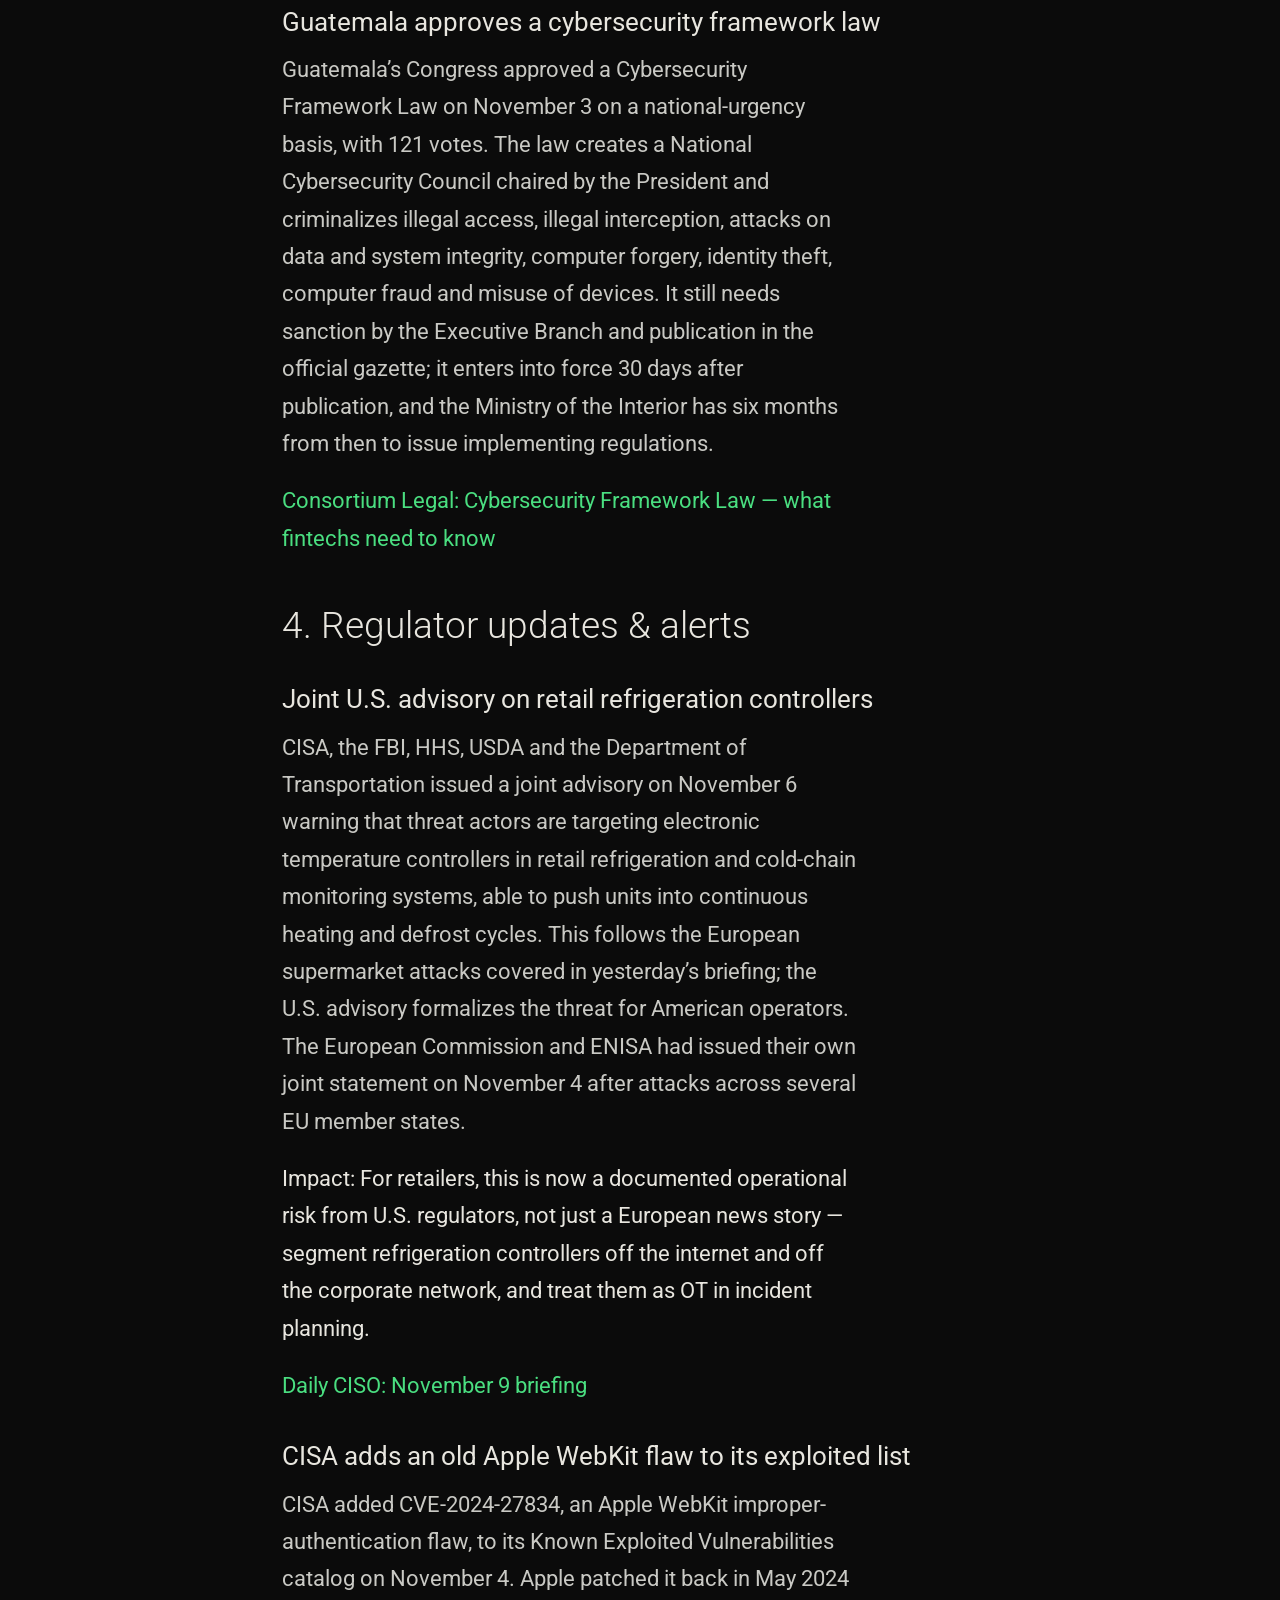
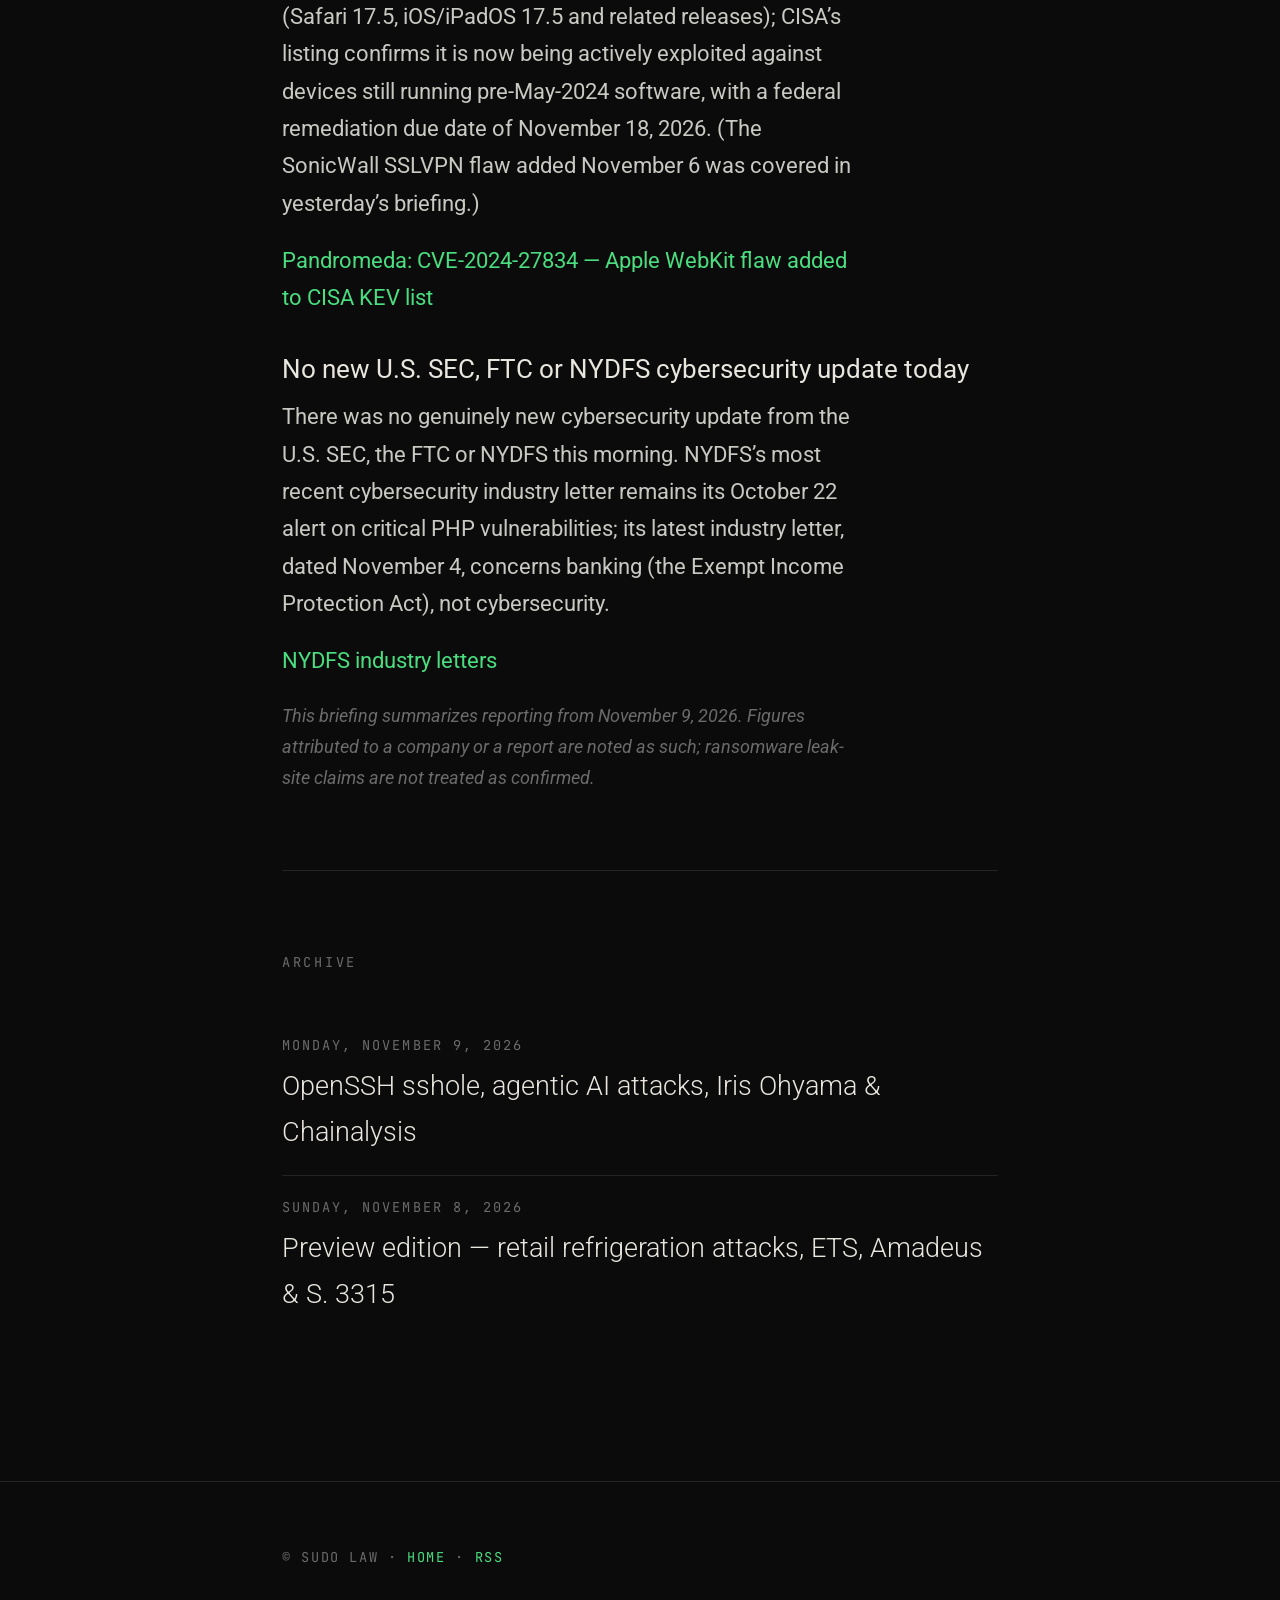
==== commit de24703b: "Use Roboto font on briefing pages" ====
--- a/briefing/index.html
+++ b/briefing/index.html
@@ -7,7 +7,7 @@
 <meta name="description" content="A daily cybersecurity briefing from Sudo Law: emerging threats, major breaches, new cybersecurity laws, and regulator action, in plain, practical terms.">
 <link rel="preconnect" href="https://fonts.googleapis.com">
 <link rel="preconnect" href="https://fonts.gstatic.com" crossorigin>
-<link href="https://fonts.googleapis.com/css2?family=Cormorant+Garamond:wght@300;400&family=JetBrains+Mono:wght@400&display=swap" rel="stylesheet">
+<link href="https://fonts.googleapis.com/css2?family=Roboto:wght@300;400;500&family=JetBrains+Mono:wght@400&display=swap" rel="stylesheet">
 <link rel="alternate" type="application/rss+xml" title="Sudo Law — The Briefing" href="/briefing/feed.xml">
 <style>
   :root {
@@ -23,7 +23,7 @@
   body {
     background: var(--black);
     color: var(--bone);
-    font-family: 'Cormorant Garamond', serif;
+    font-family: 'Roboto', sans-serif;
     font-weight: 400;
     font-size: 22px;
     line-height: 1.7;
@@ -58,7 +58,7 @@
   .header-meta a:hover { color: var(--terminal); }
   .hero { padding: 6rem 0 4rem; }
   h1 {
-    font-family: 'Cormorant Garamond', serif;
+    font-family: 'Roboto', sans-serif;
     font-weight: 300;
     font-size: clamp(3rem, 7vw, 5.5rem);
     line-height: 1; letter-spacing: -0.02em;
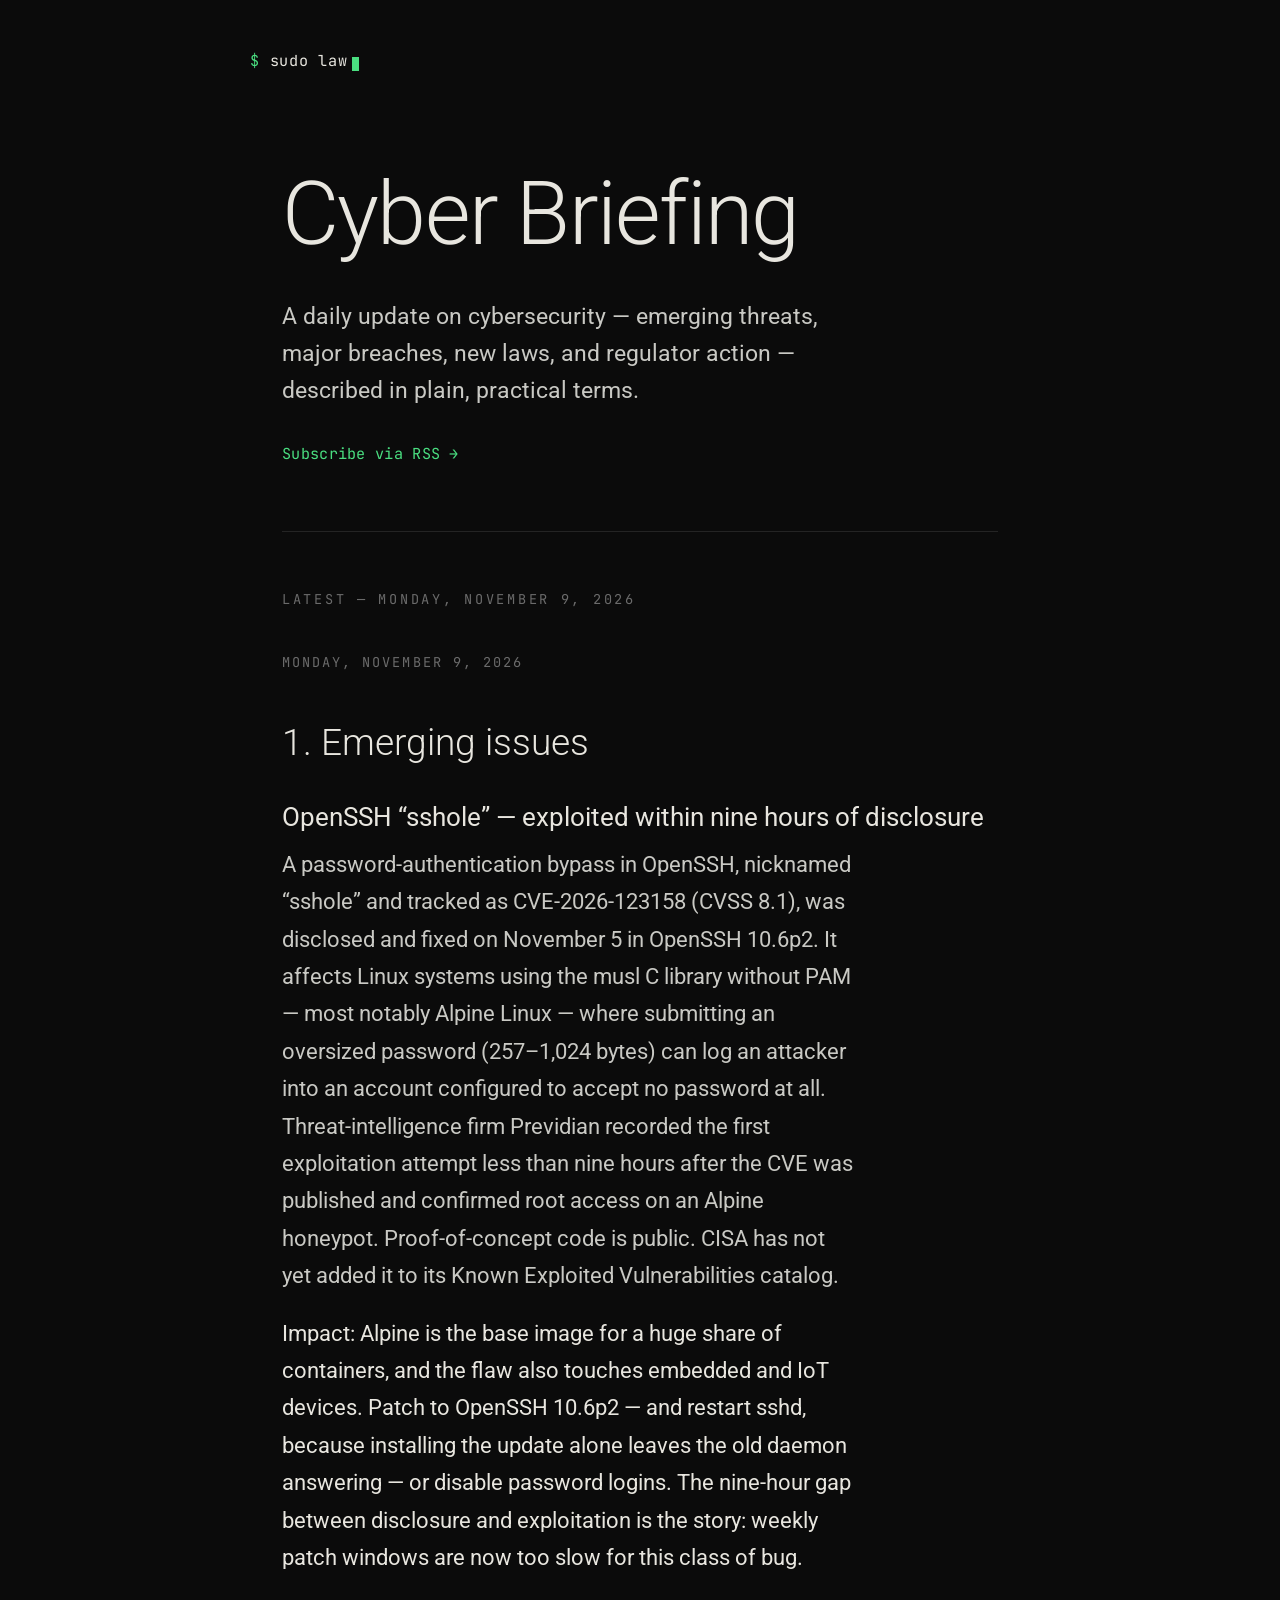
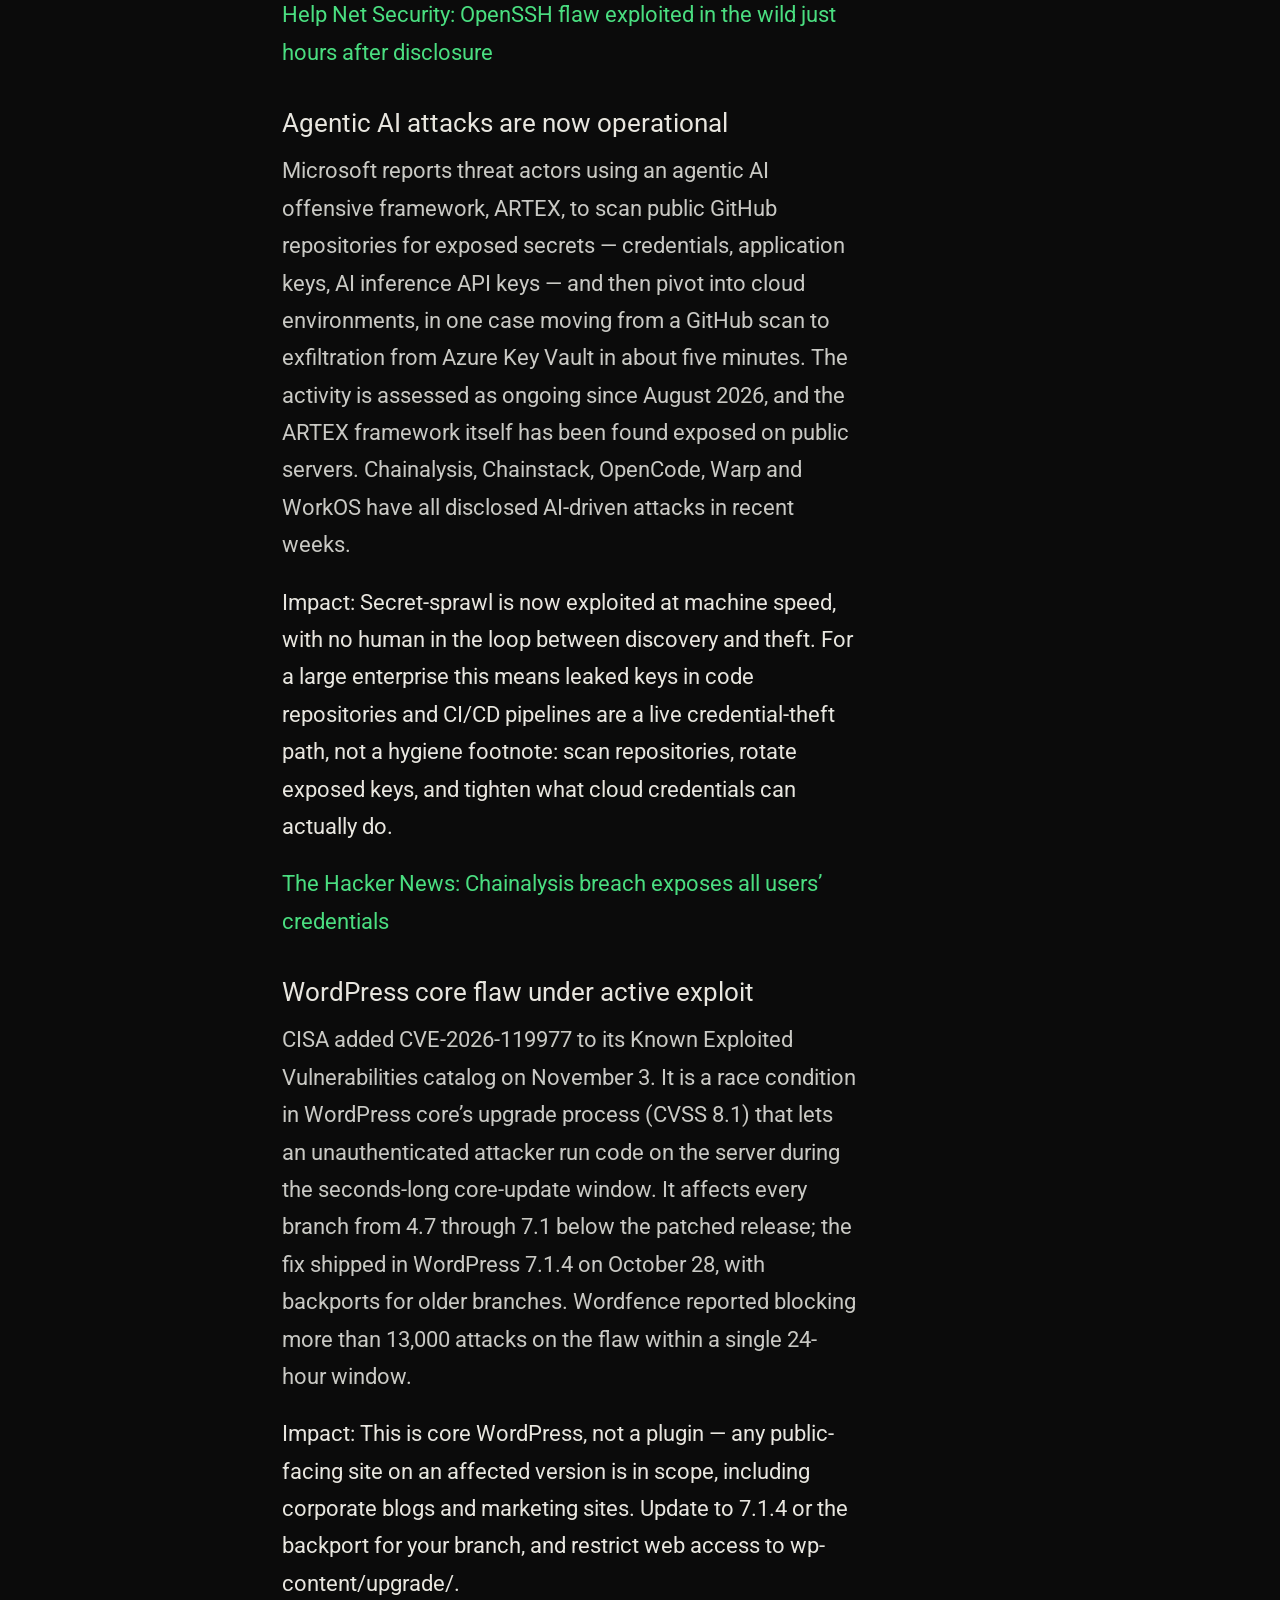
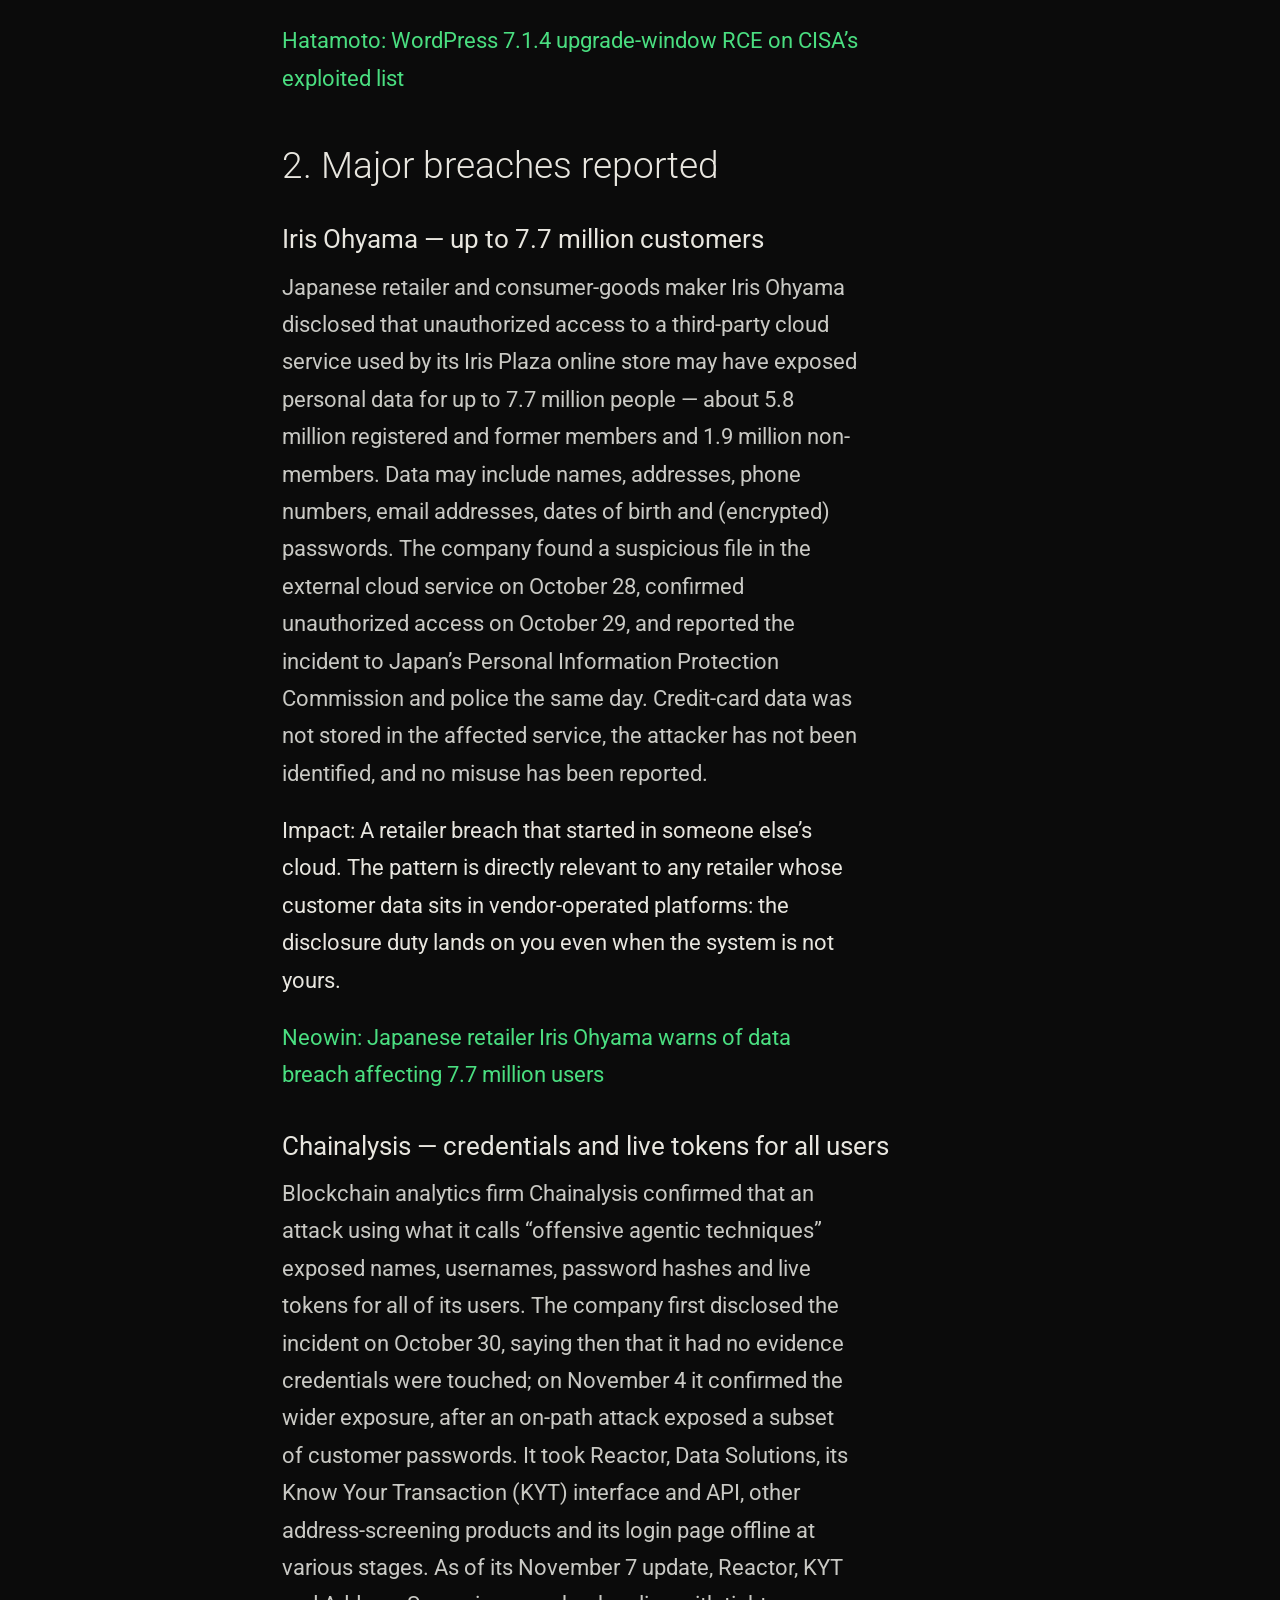
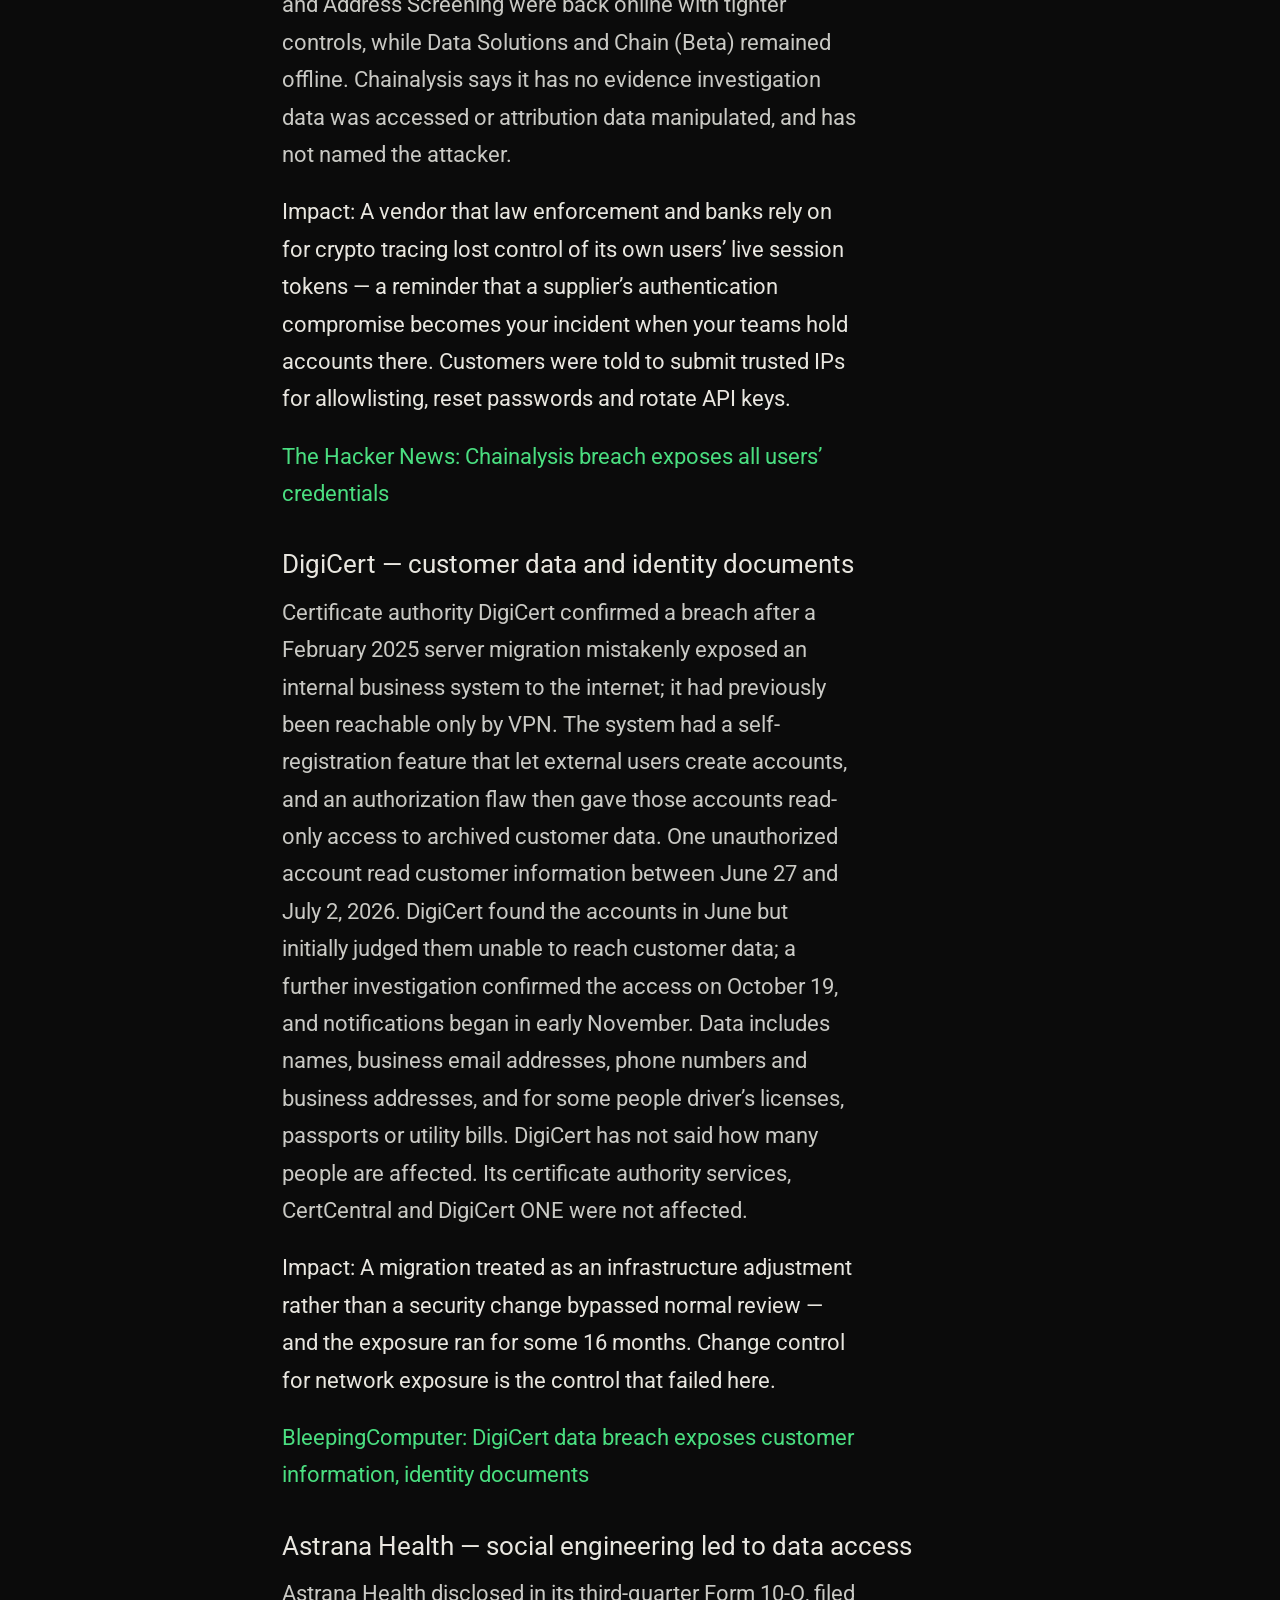
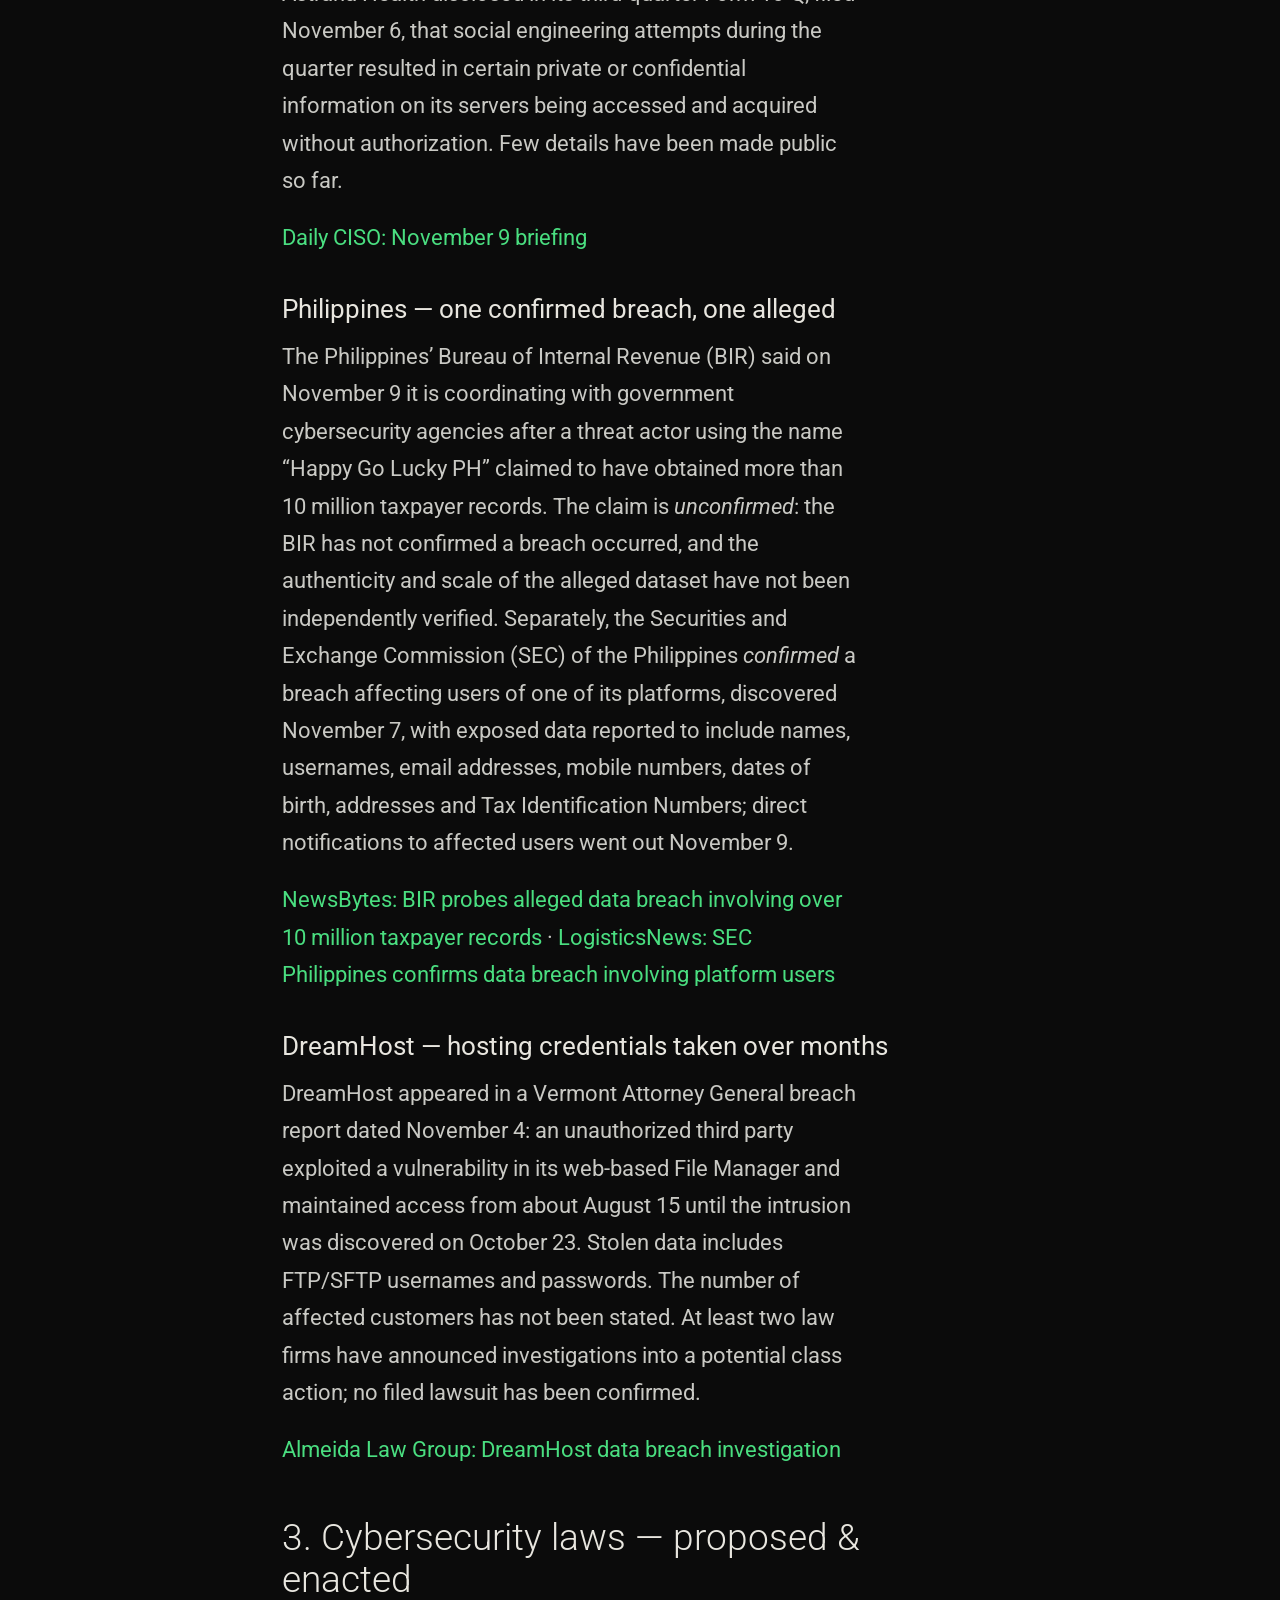
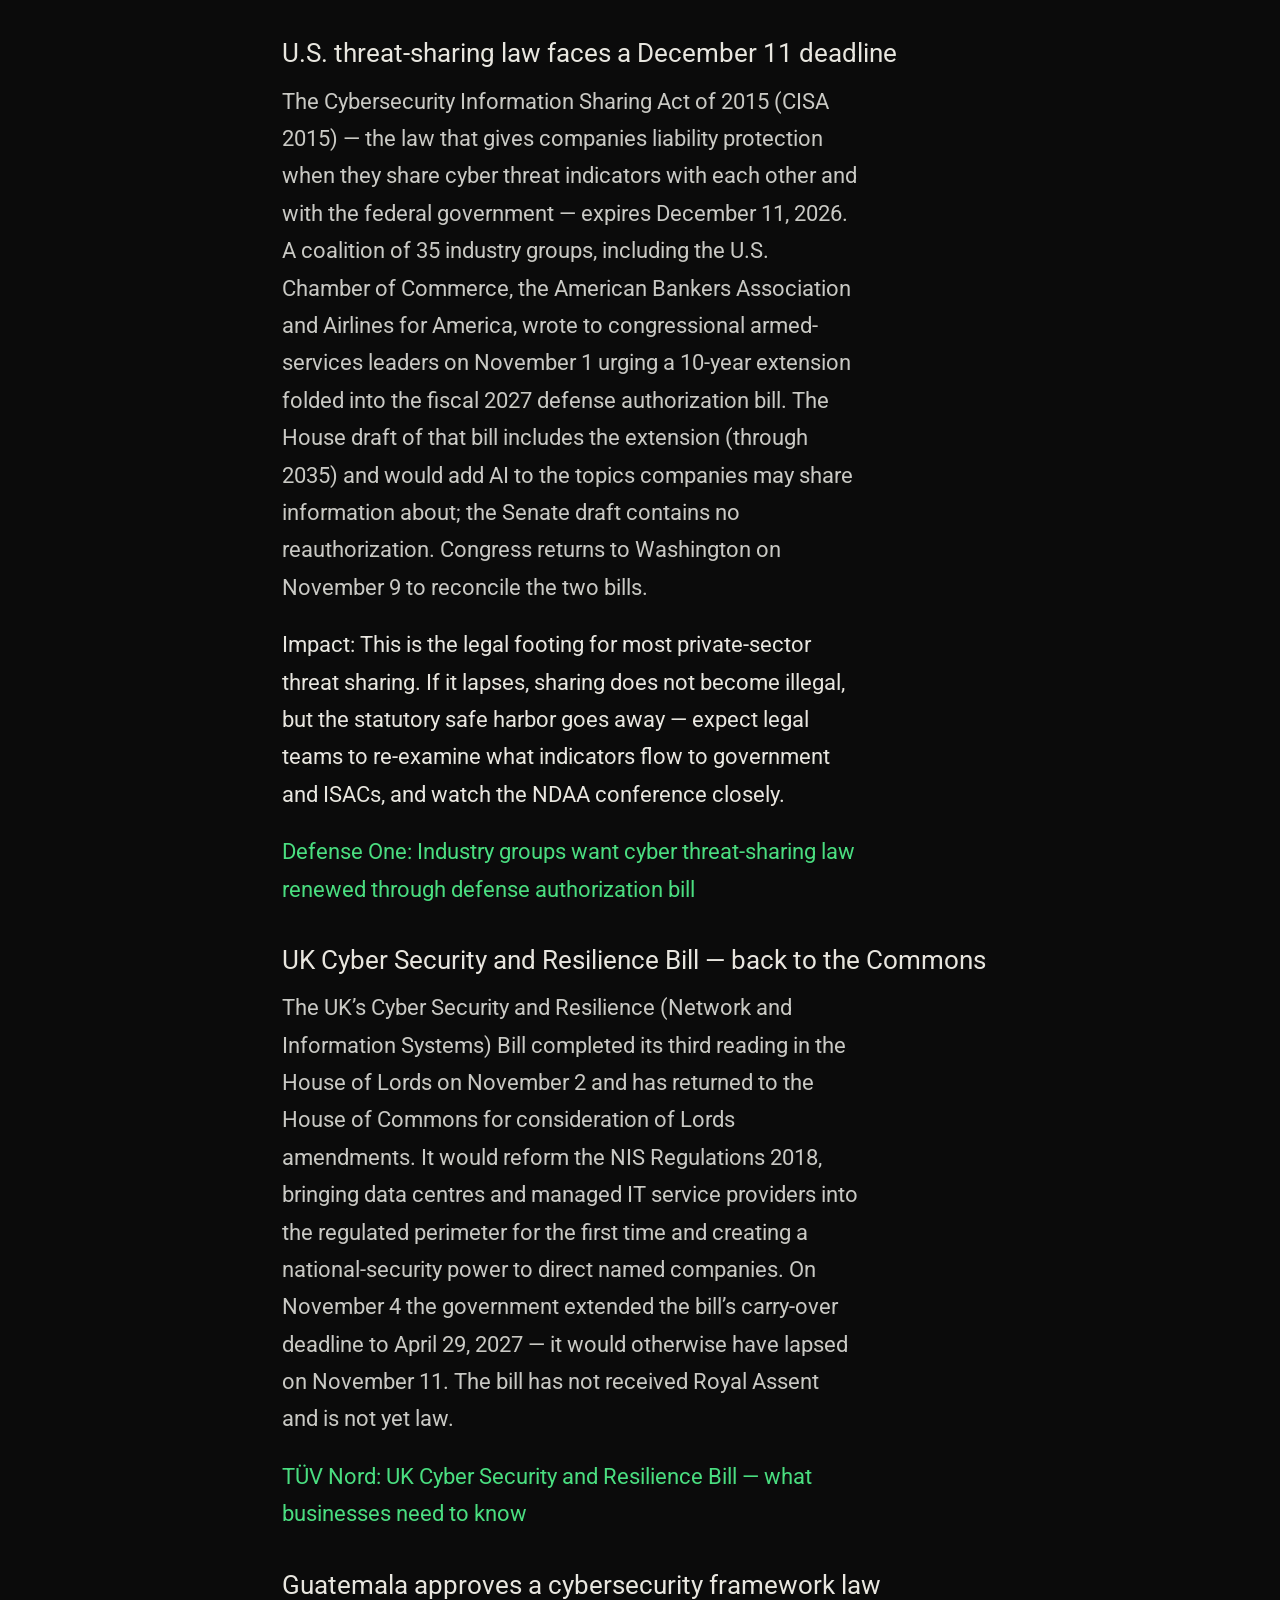
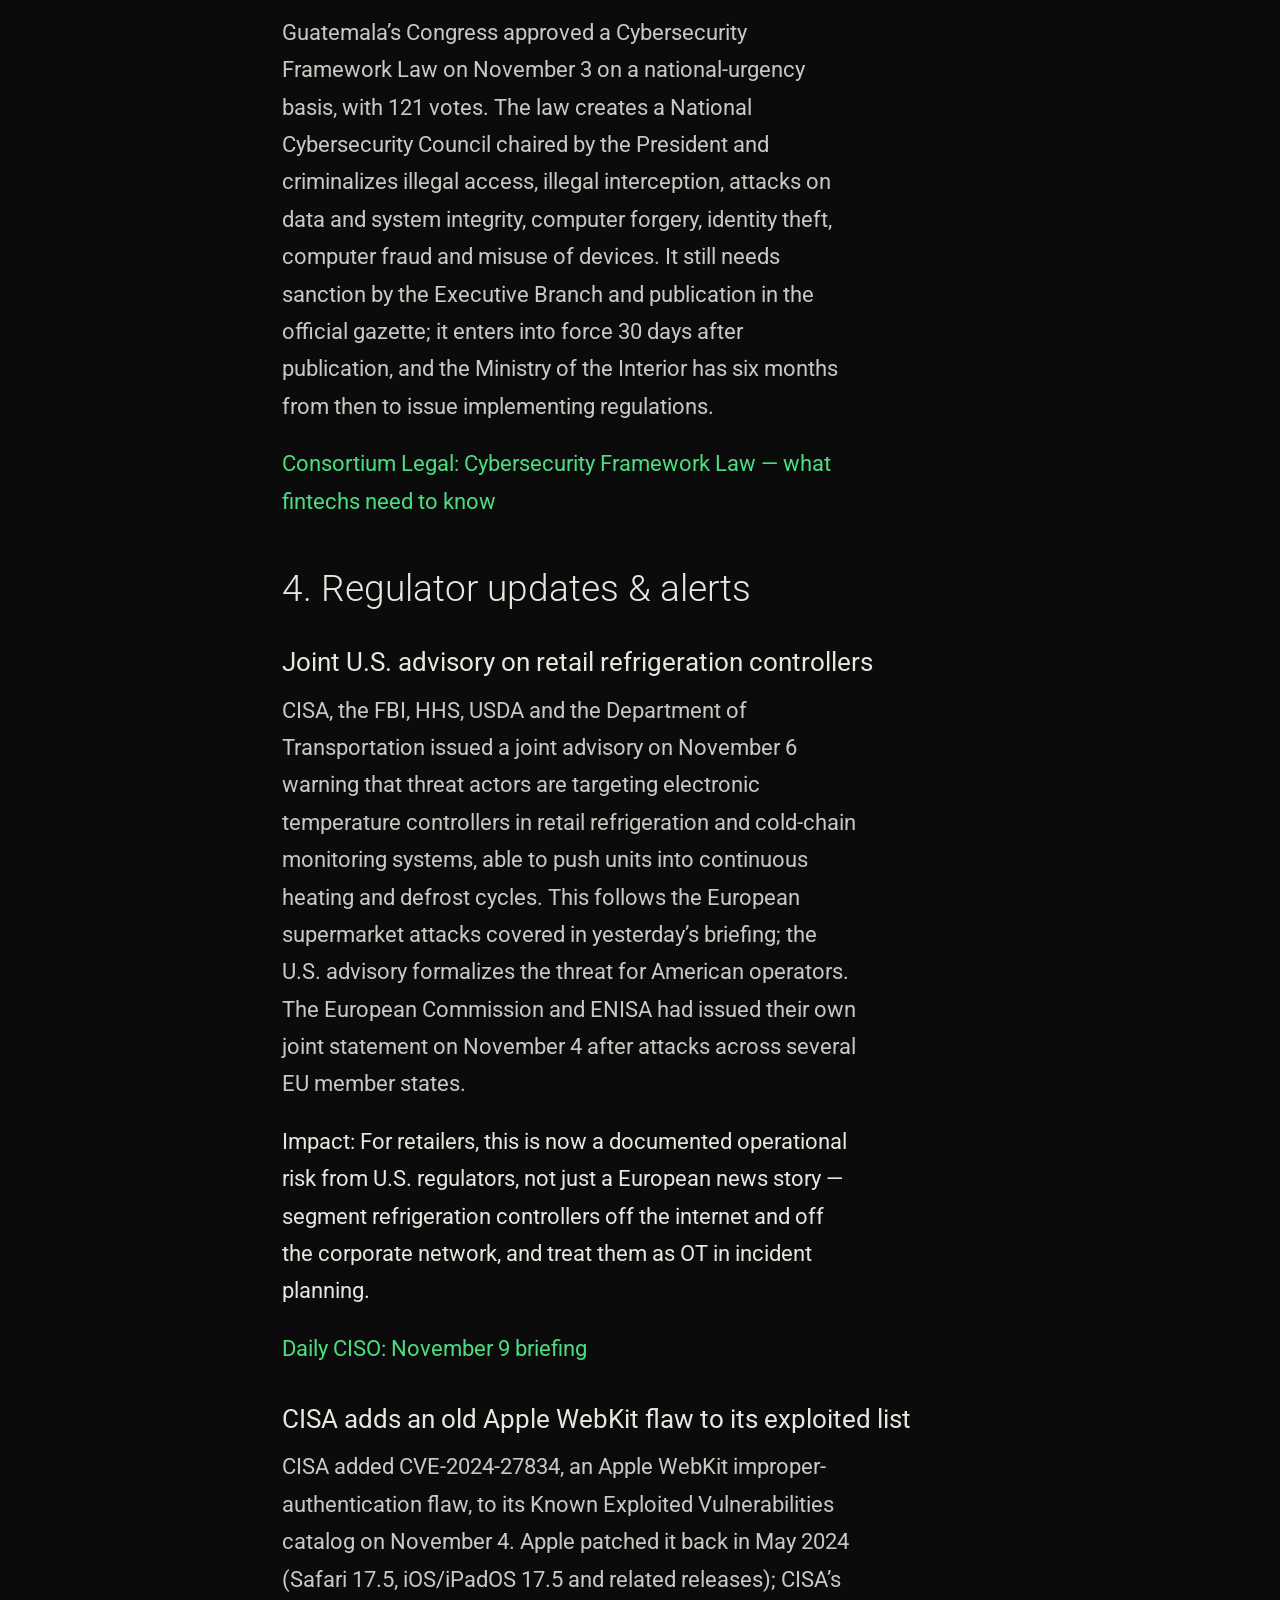
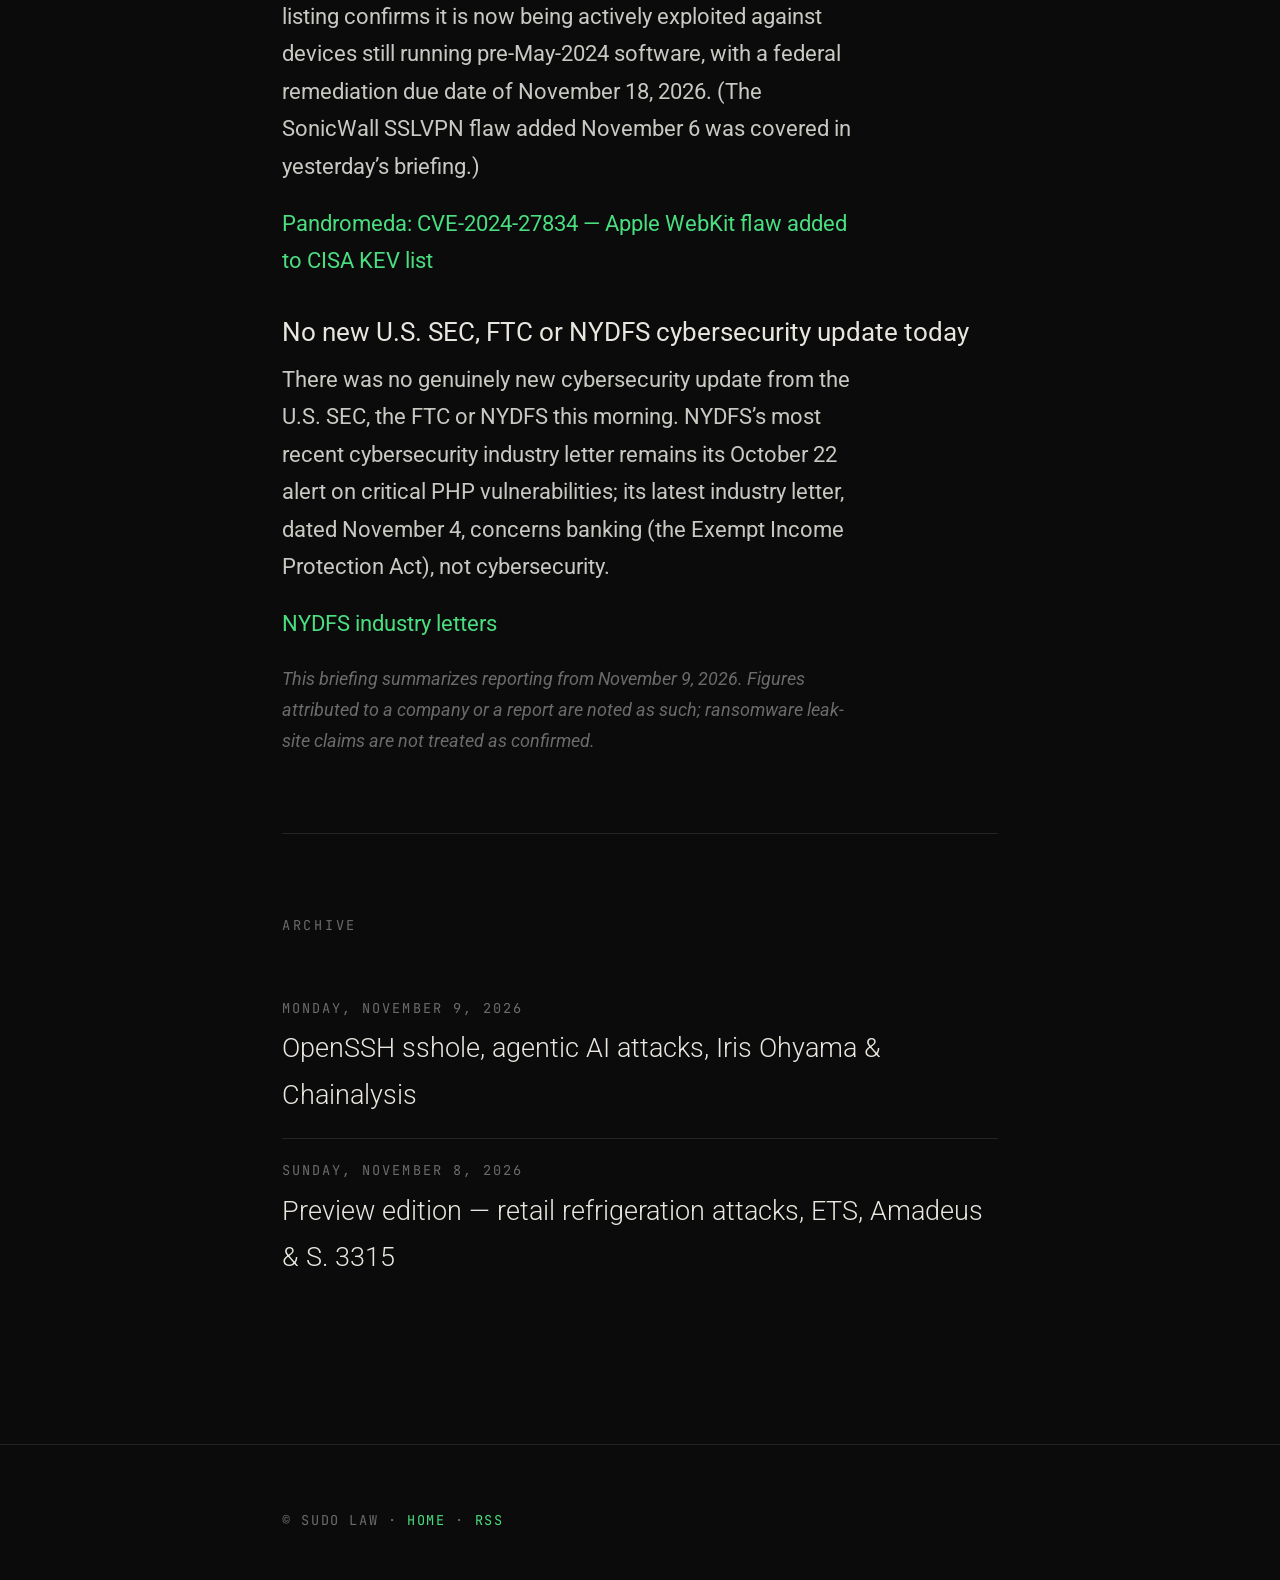
==== commit d2f69ed3: "styling updates" ====
--- a/briefing/index.html
+++ b/briefing/index.html
@@ -4,7 +4,7 @@
 <meta charset="UTF-8">
 <meta name="viewport" content="width=device-width, initial-scale=1.0">
 <title>The Briefing — Sudo Law</title>
-<meta name="description" content="A daily cybersecurity briefing from Sudo Law: emerging threats, major breaches, new cybersecurity laws, and regulator action, in plain, practical terms.">
+<meta name="description" content="A daily cybersecurity update from Sudo Law: emerging threats, major breaches, new cybersecurity laws, and regulator action, in plain, practical terms.">
 <link rel="preconnect" href="https://fonts.googleapis.com">
 <link rel="preconnect" href="https://fonts.gstatic.com" crossorigin>
 <link href="https://fonts.googleapis.com/css2?family=Roboto:wght@300;400;500&family=JetBrains+Mono:wght@400&display=swap" rel="stylesheet">
@@ -155,11 +155,10 @@
 <div class="wrap">
 
   <section class="hero">
-    <h1>The Briefing</h1>
+    <h1>Cyber Briefing</h1>
     <p class="lede">
-      A daily briefing on cybersecurity — emerging threats, major breaches,
+      A daily update on cybersecurity — emerging threats, major breaches,
       new laws, and regulator action — described in plain, practical terms.
-      Updated each morning.
     </p>
     <p class="subscribe"><a href="/briefing/feed.xml">Subscribe via RSS &rarr;</a></p>
   </section>
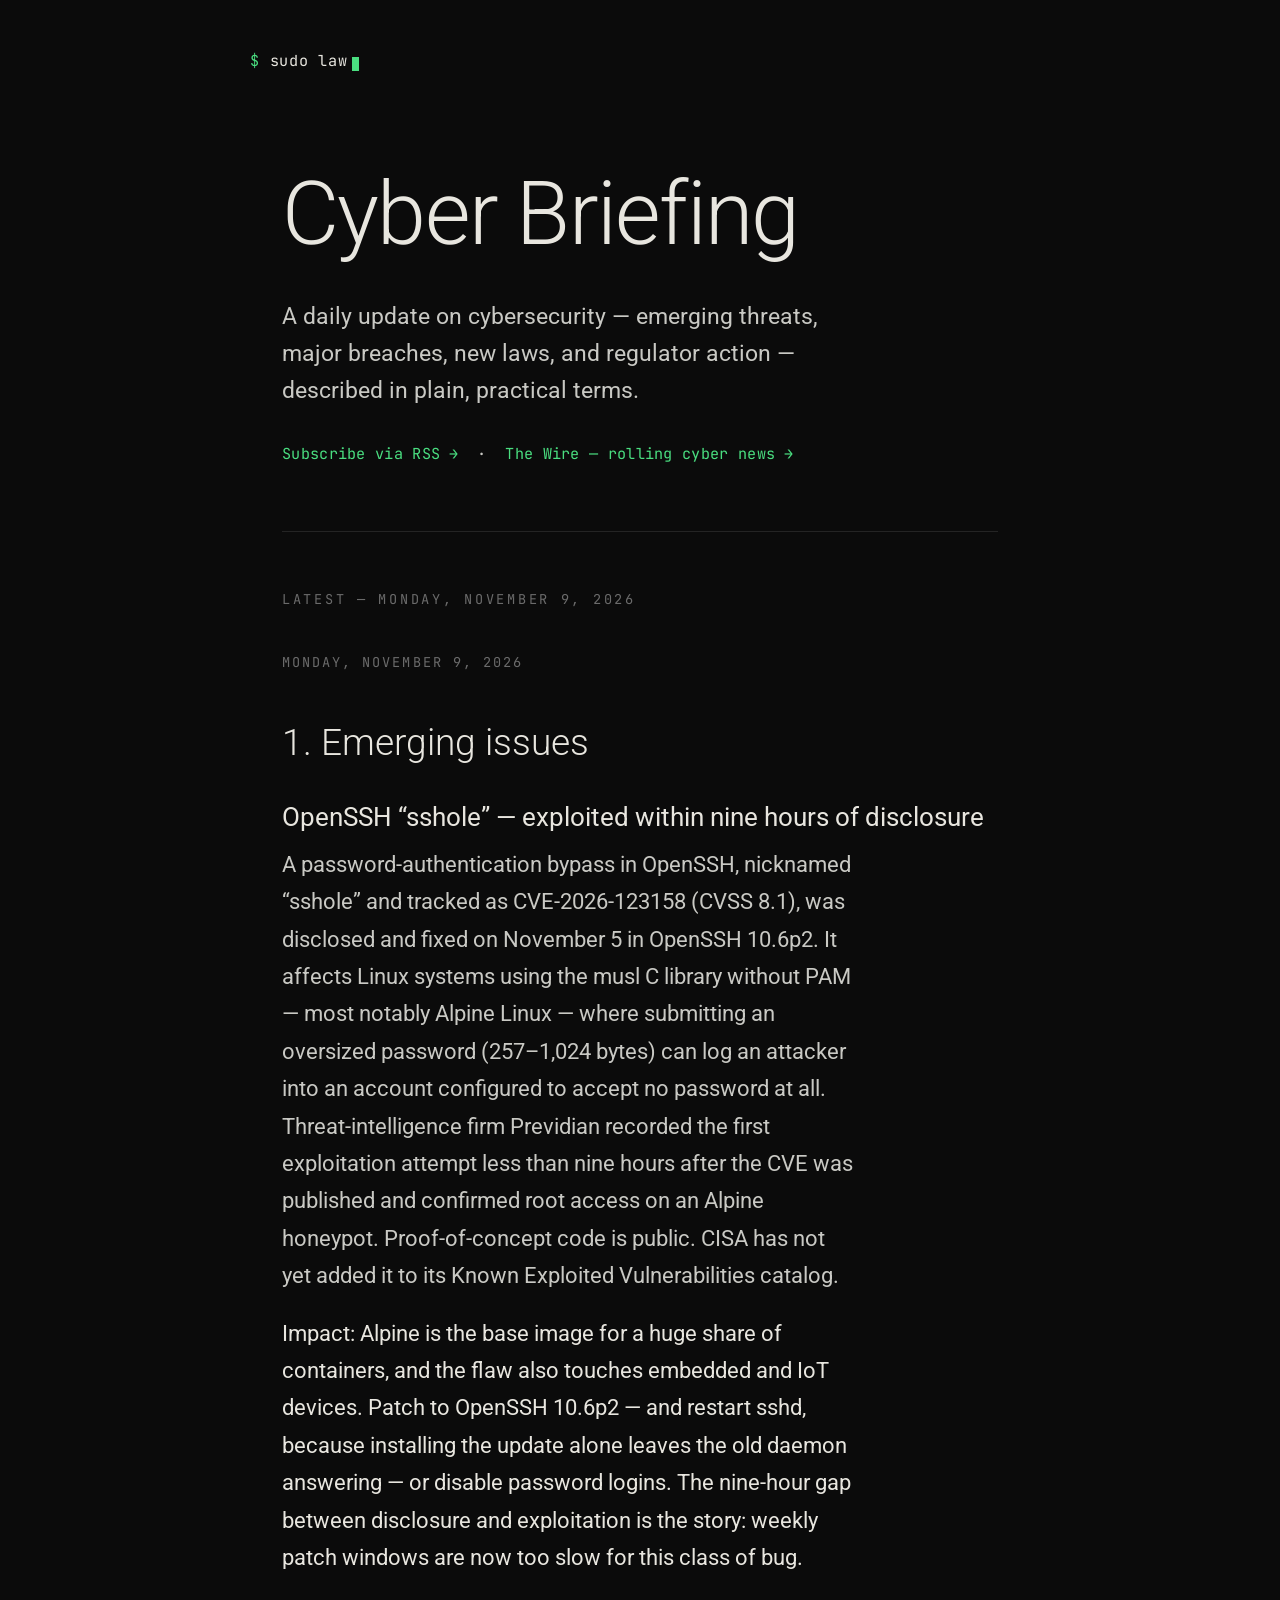
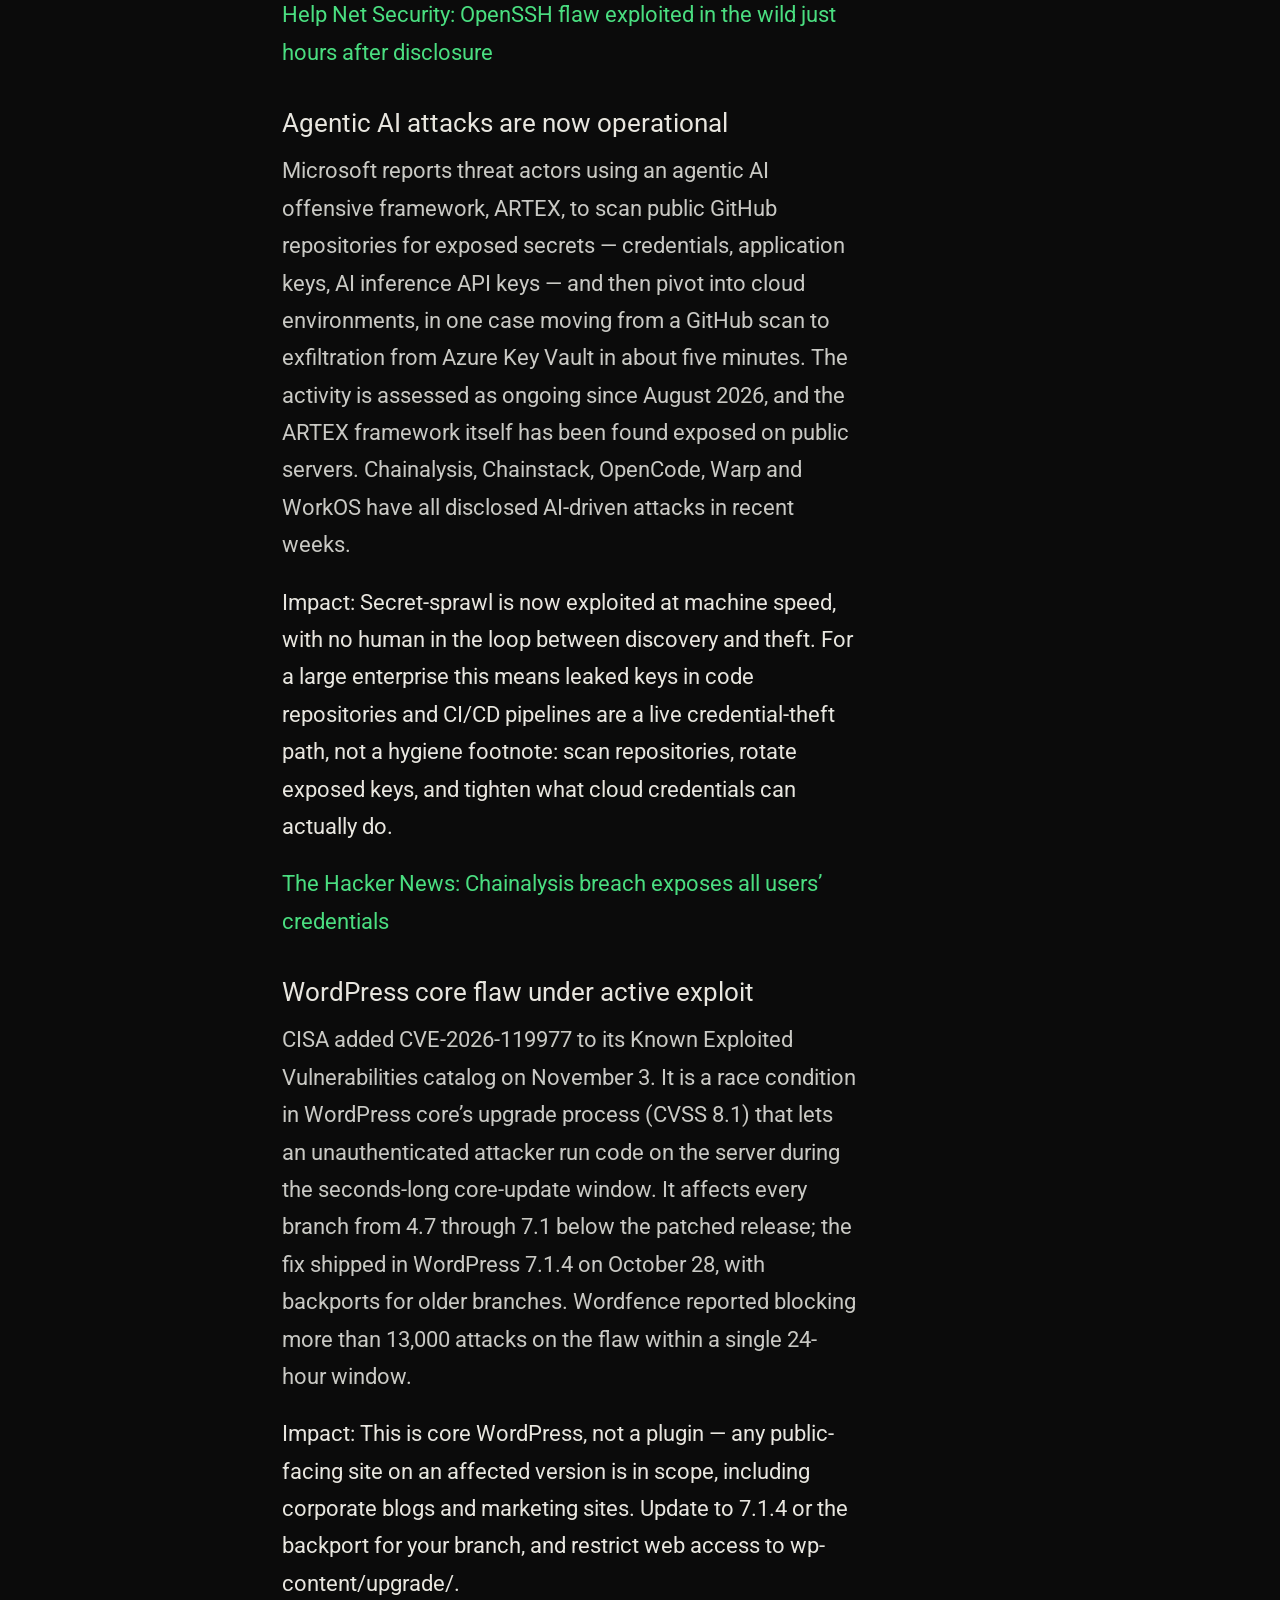
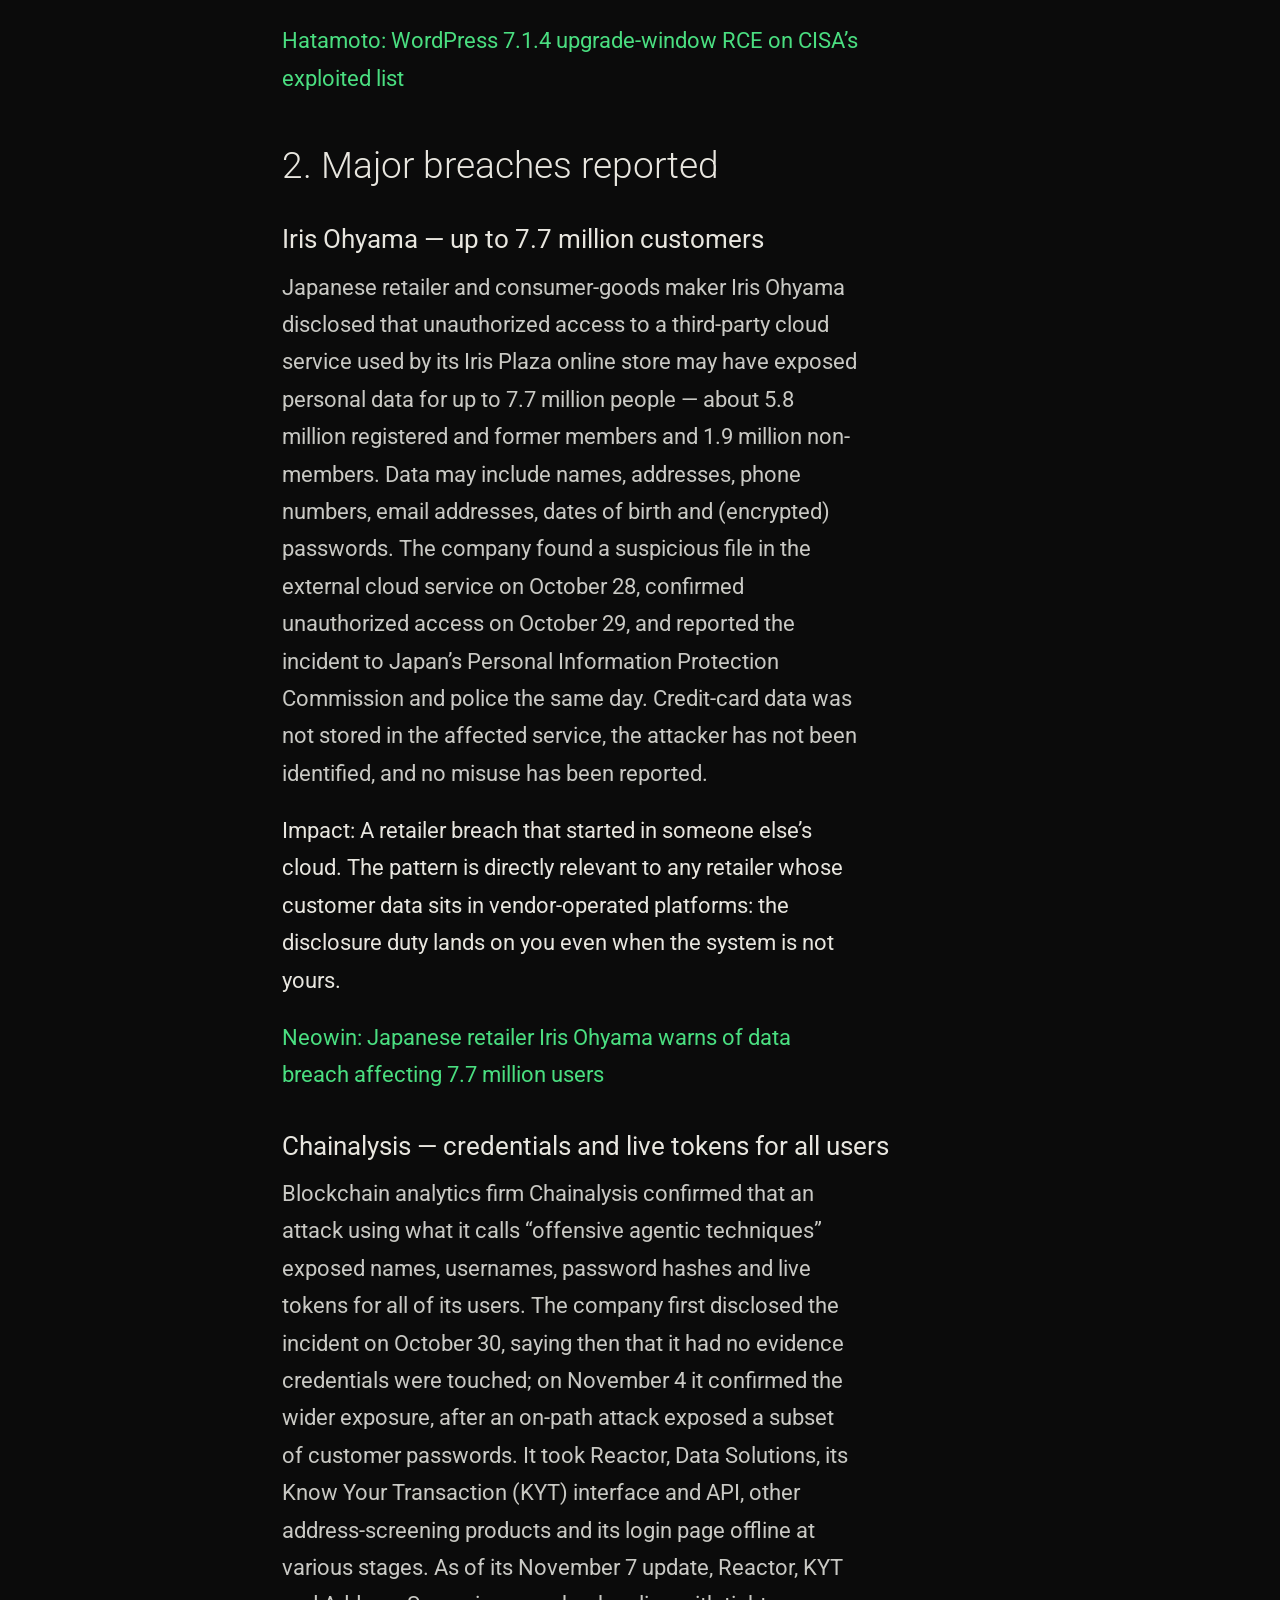
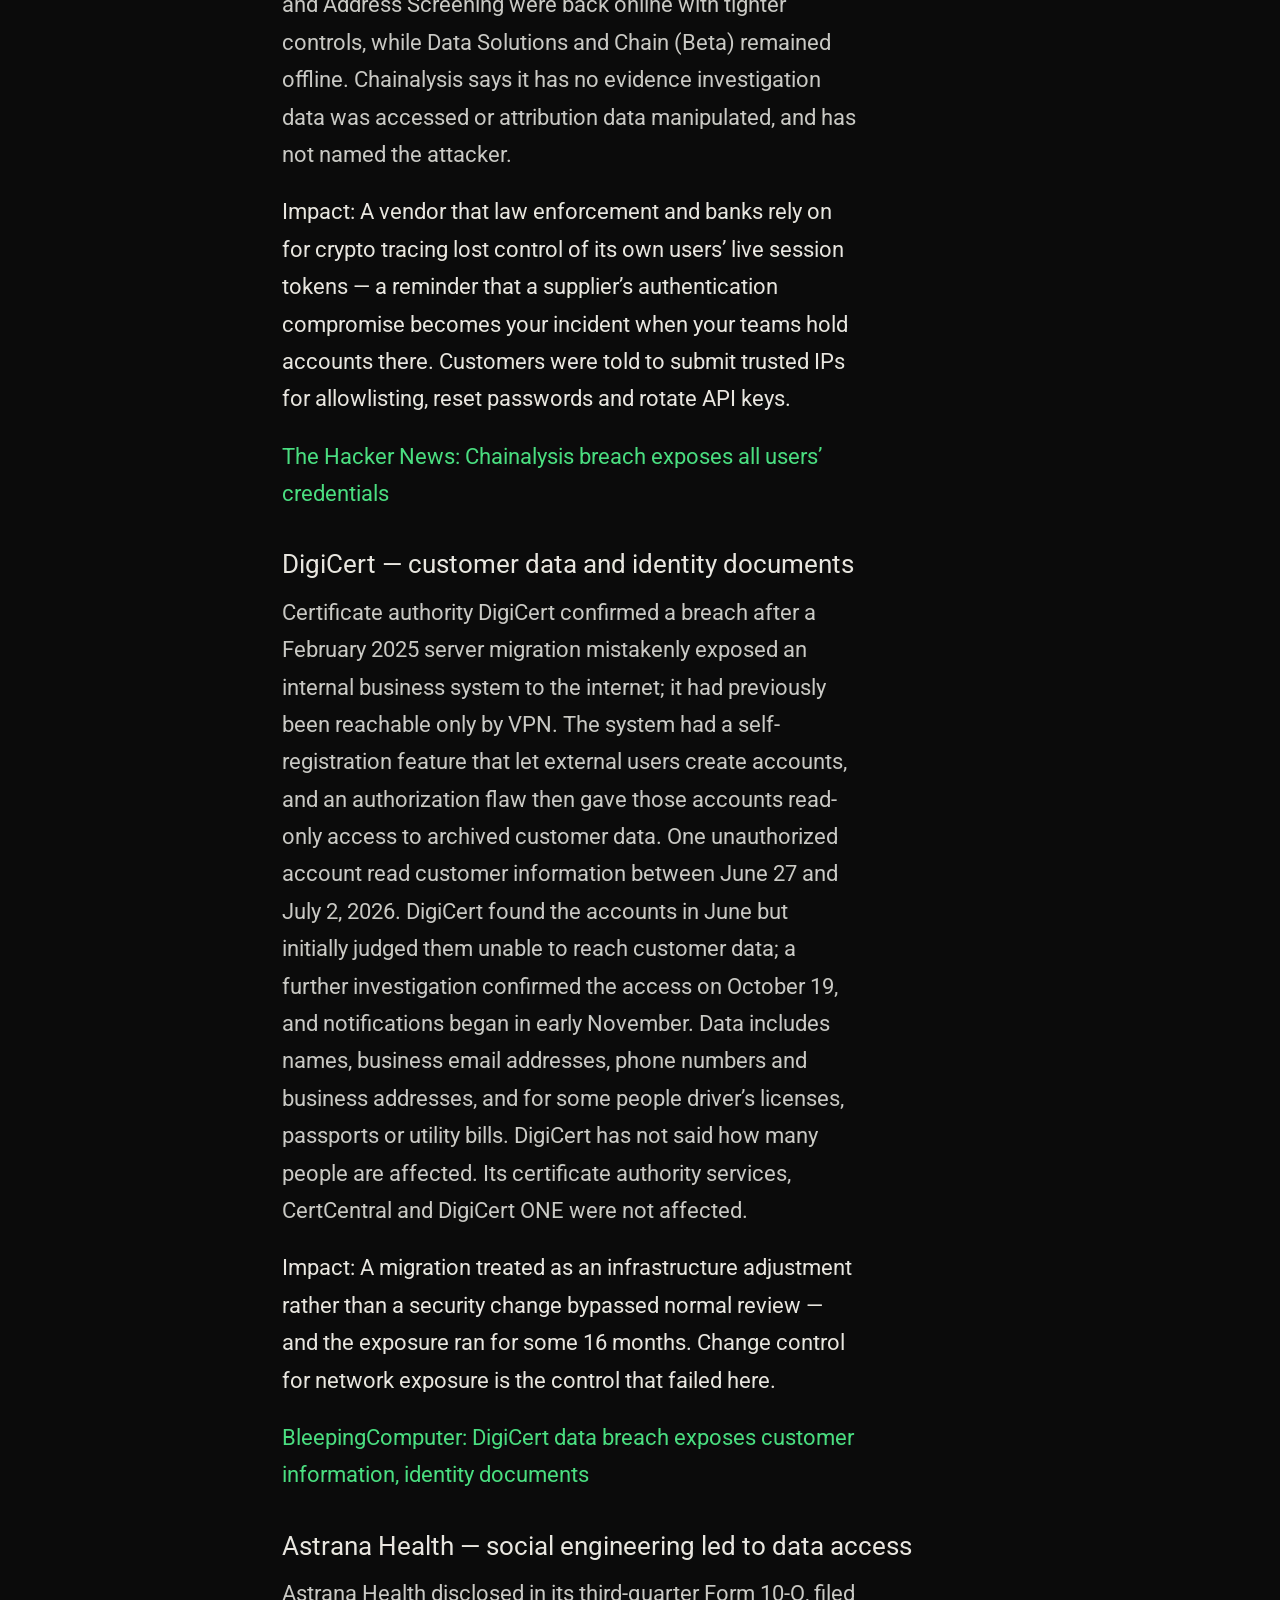
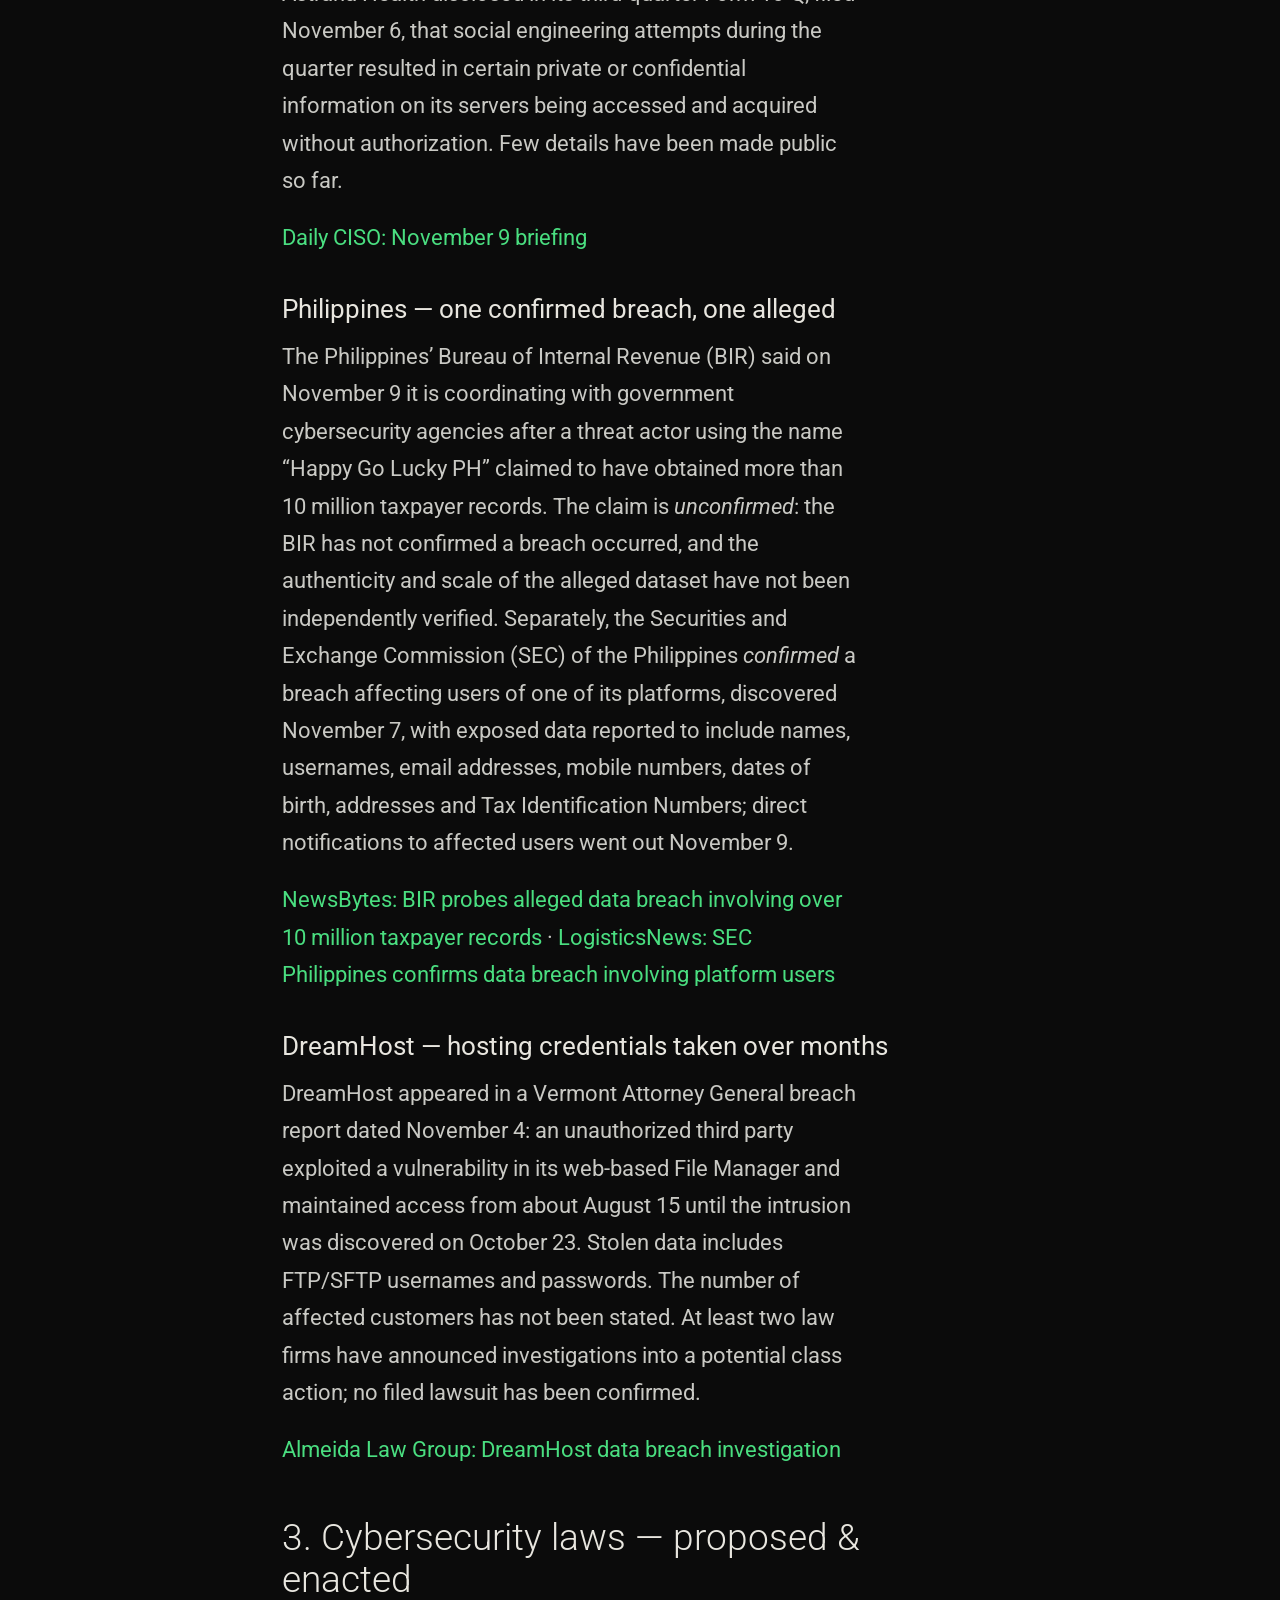
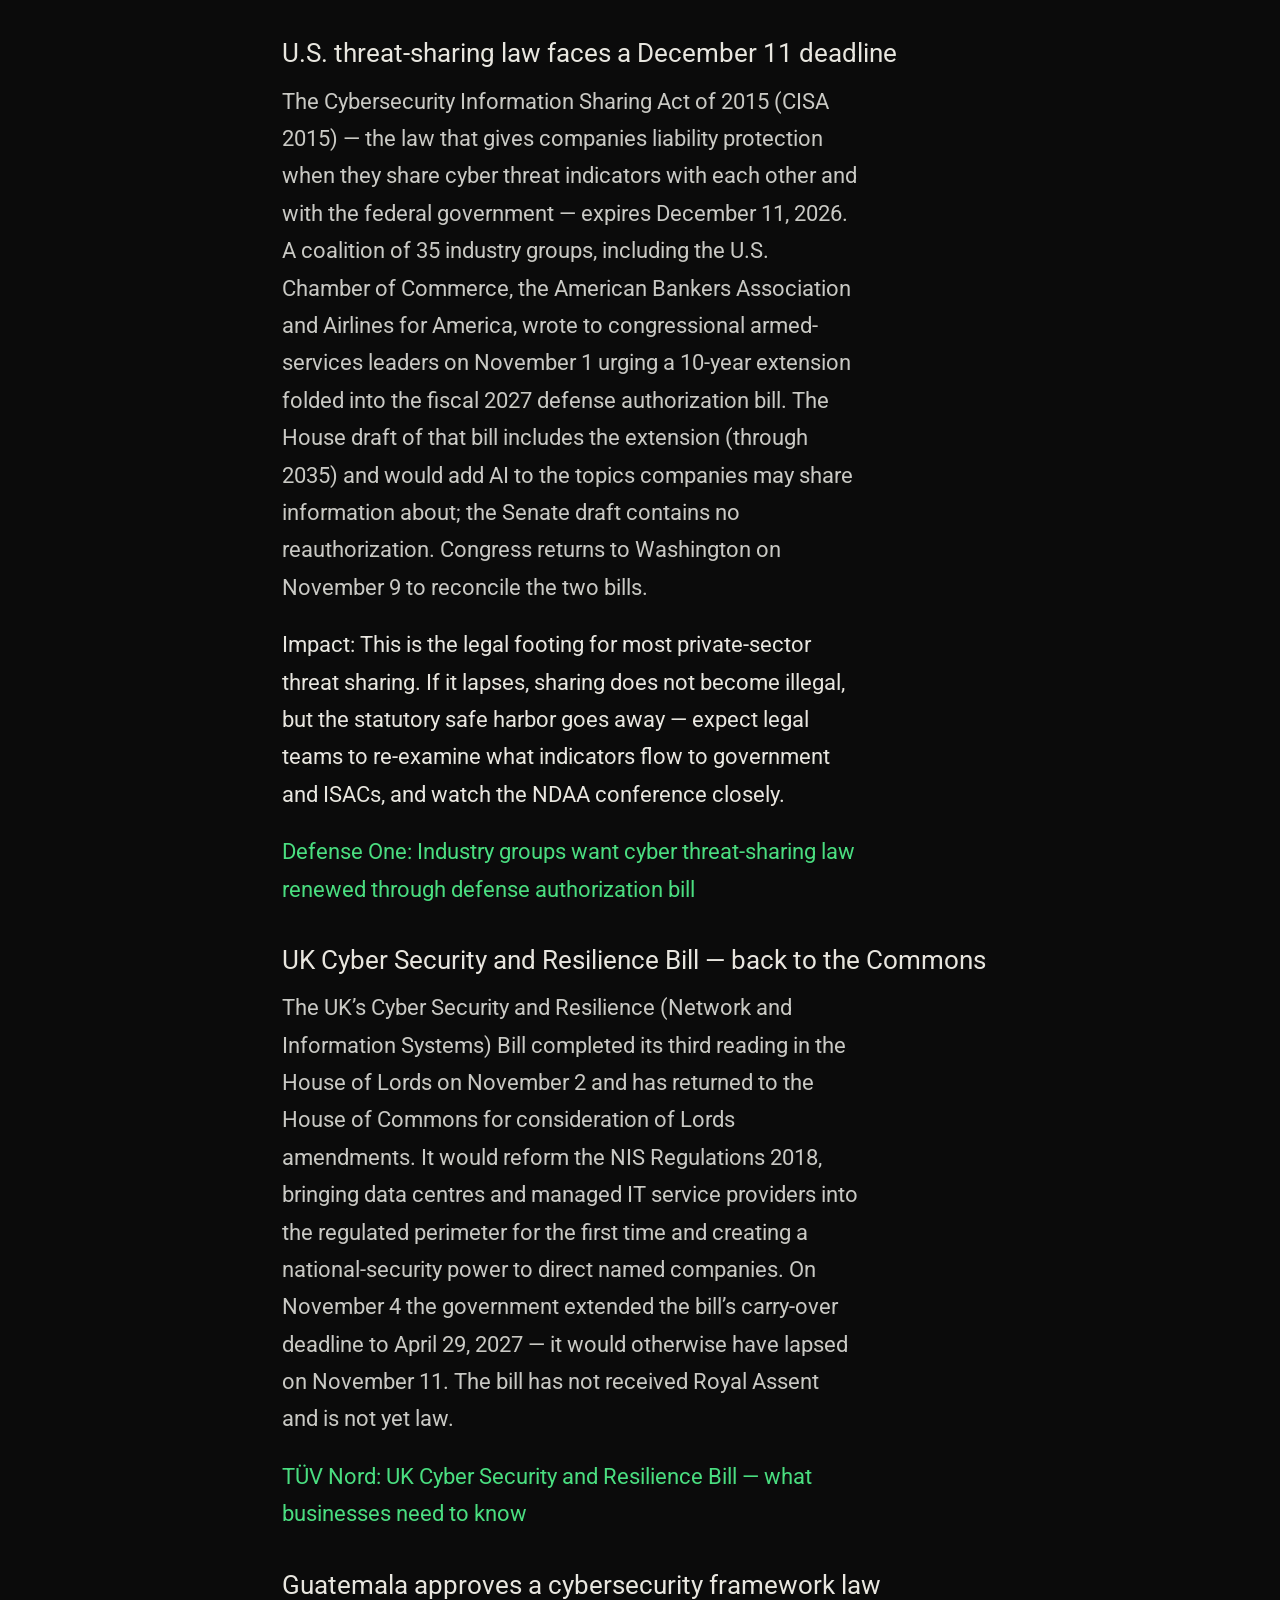
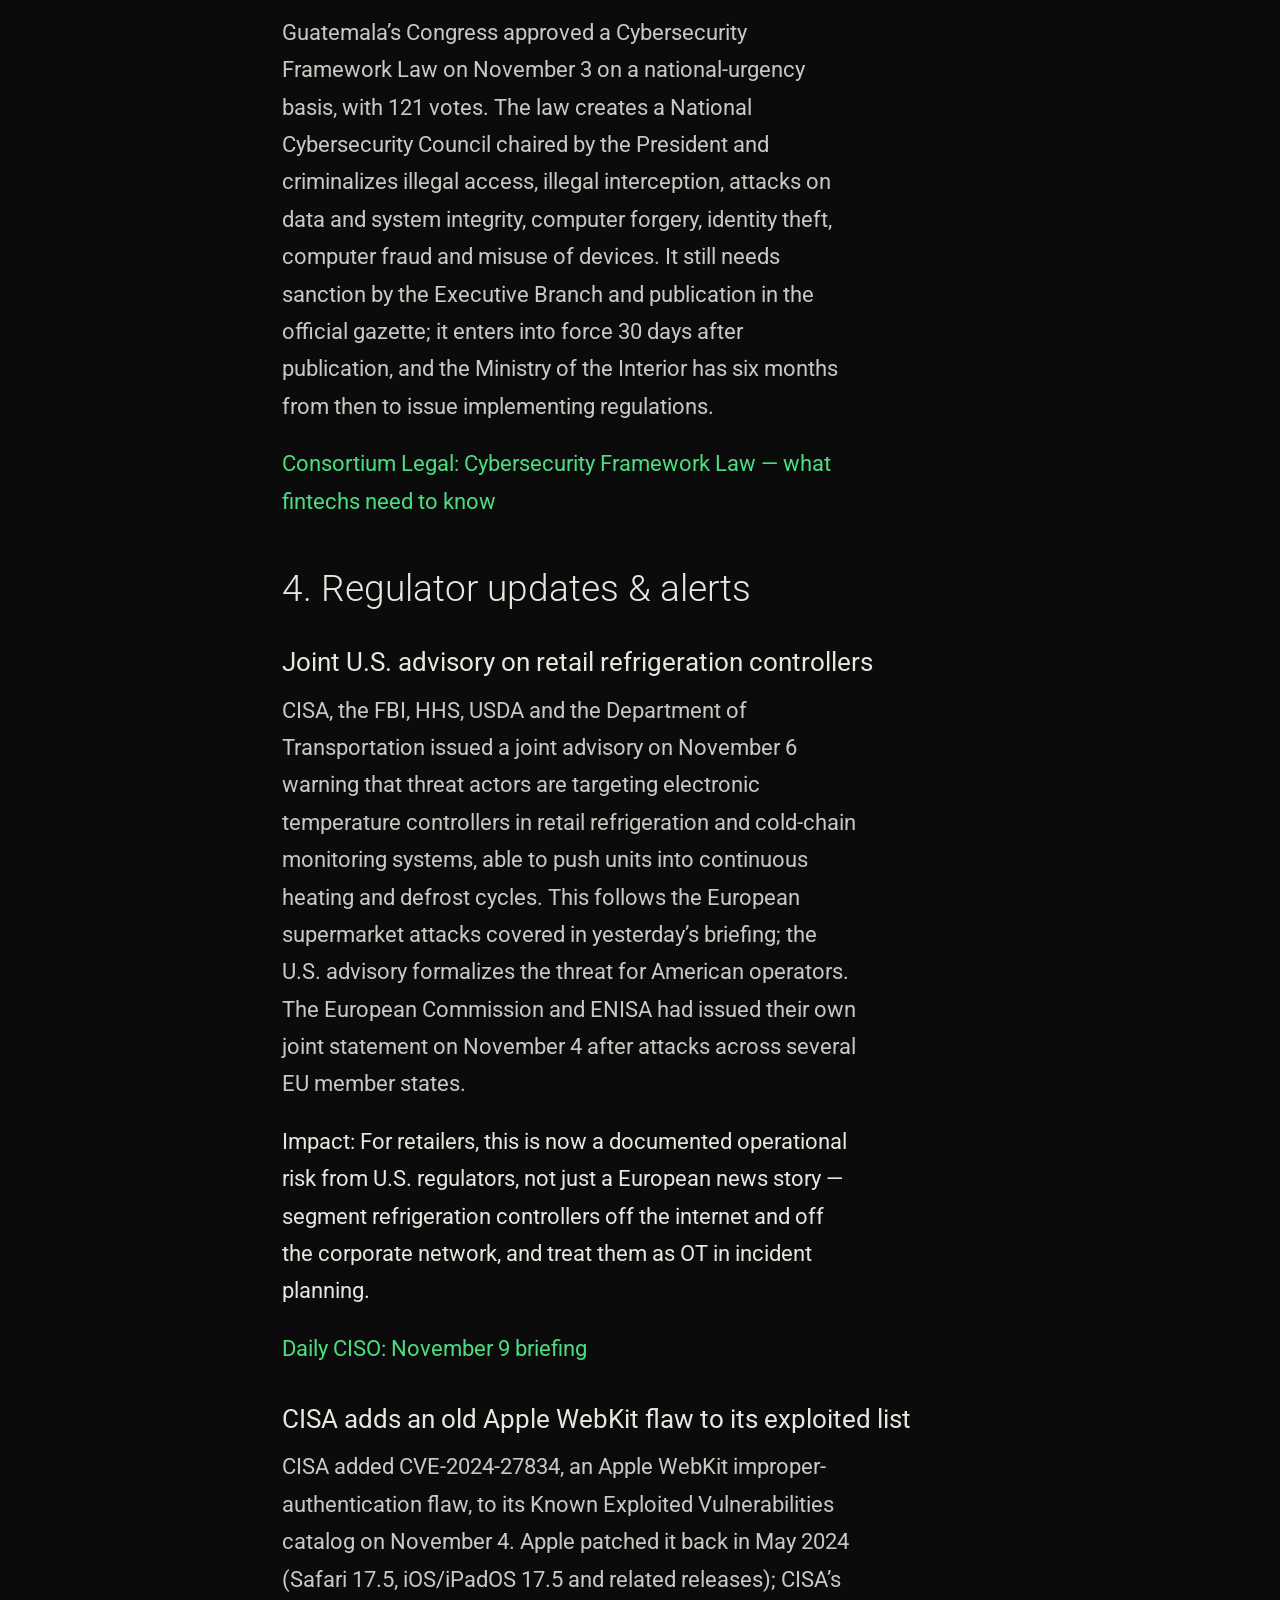
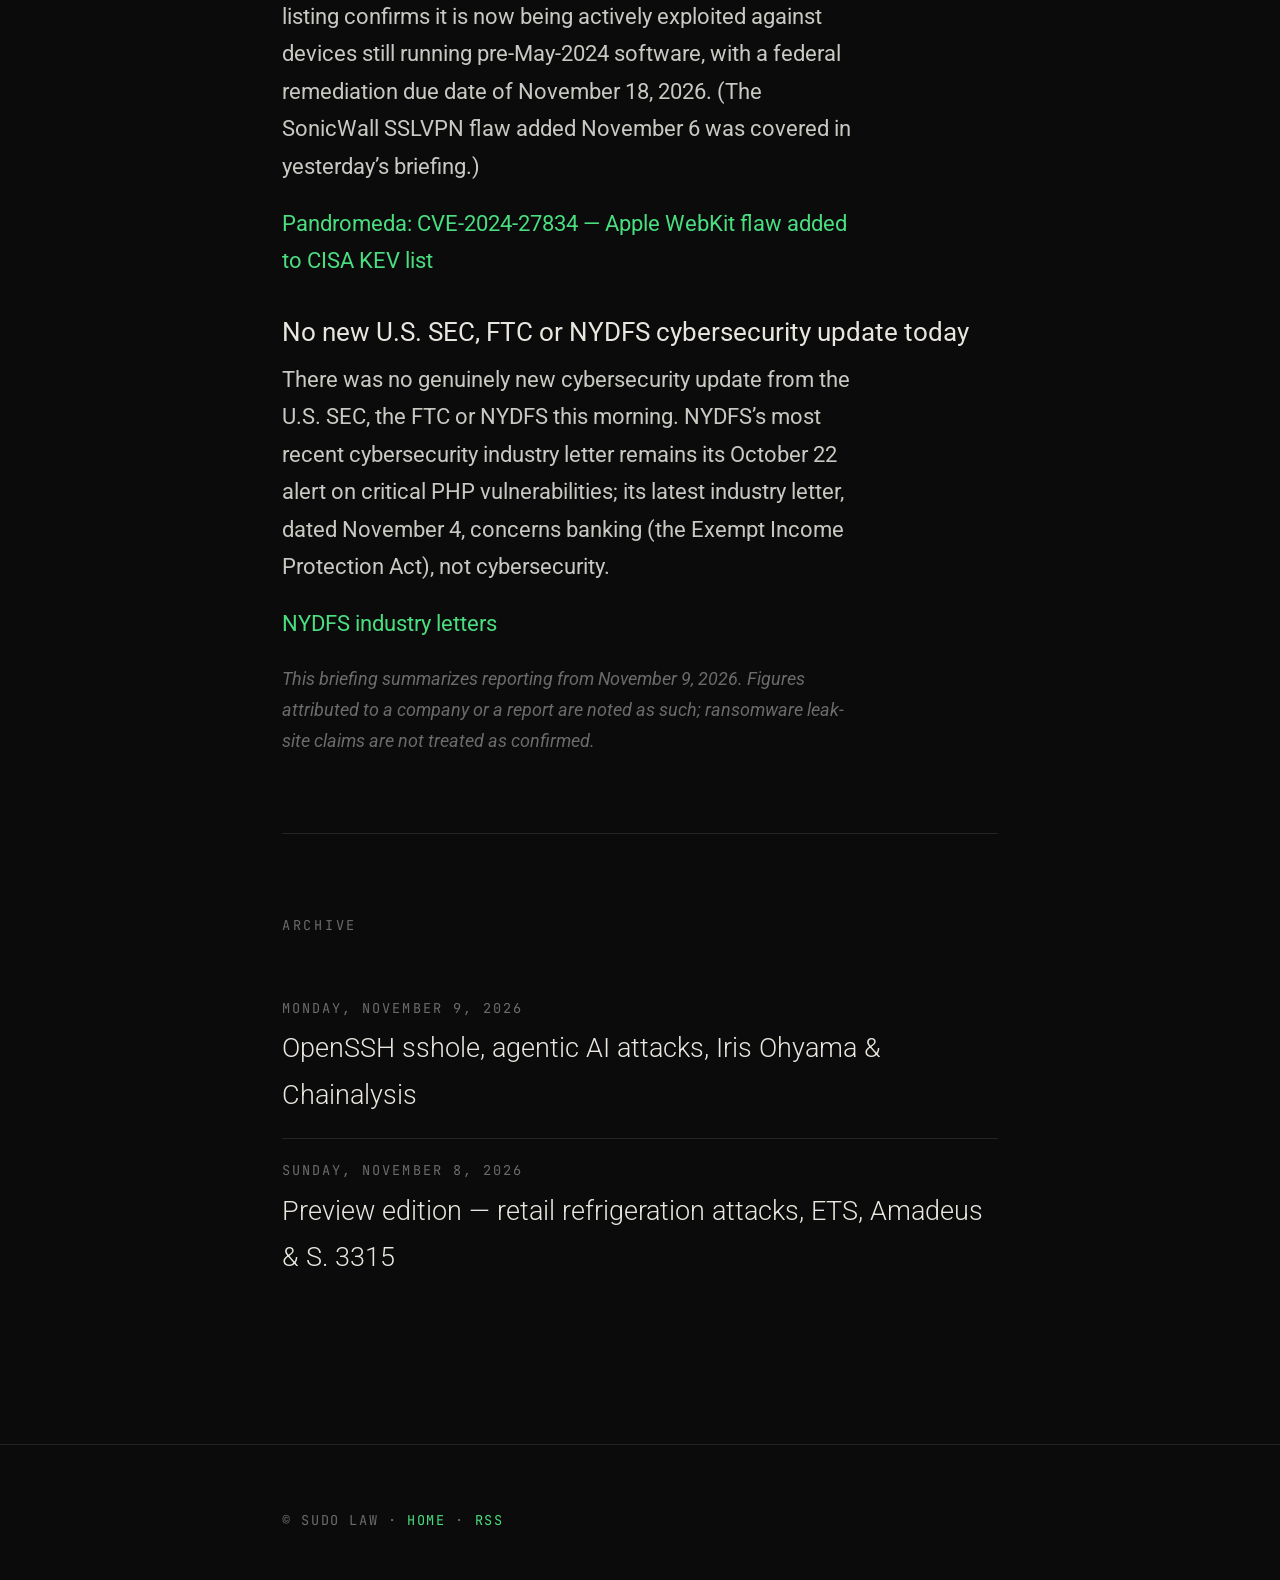
==== commit b6f9c714: "Add The Wire — rolling cyber news feed" ====
--- a/briefing/index.html
+++ b/briefing/index.html
@@ -160,7 +160,7 @@
       A daily update on cybersecurity — emerging threats, major breaches,
       new laws, and regulator action — described in plain, practical terms.
     </p>
-    <p class="subscribe"><a href="/briefing/feed.xml">Subscribe via RSS &rarr;</a></p>
+    <p class="subscribe"><a href="/briefing/feed.xml">Subscribe via RSS &rarr;</a> &nbsp;&middot;&nbsp; <a href="/wire/">The Wire &mdash; rolling cyber news &rarr;</a></p>
   </section>
 
   <!-- LATEST_BRIEFING_START -->
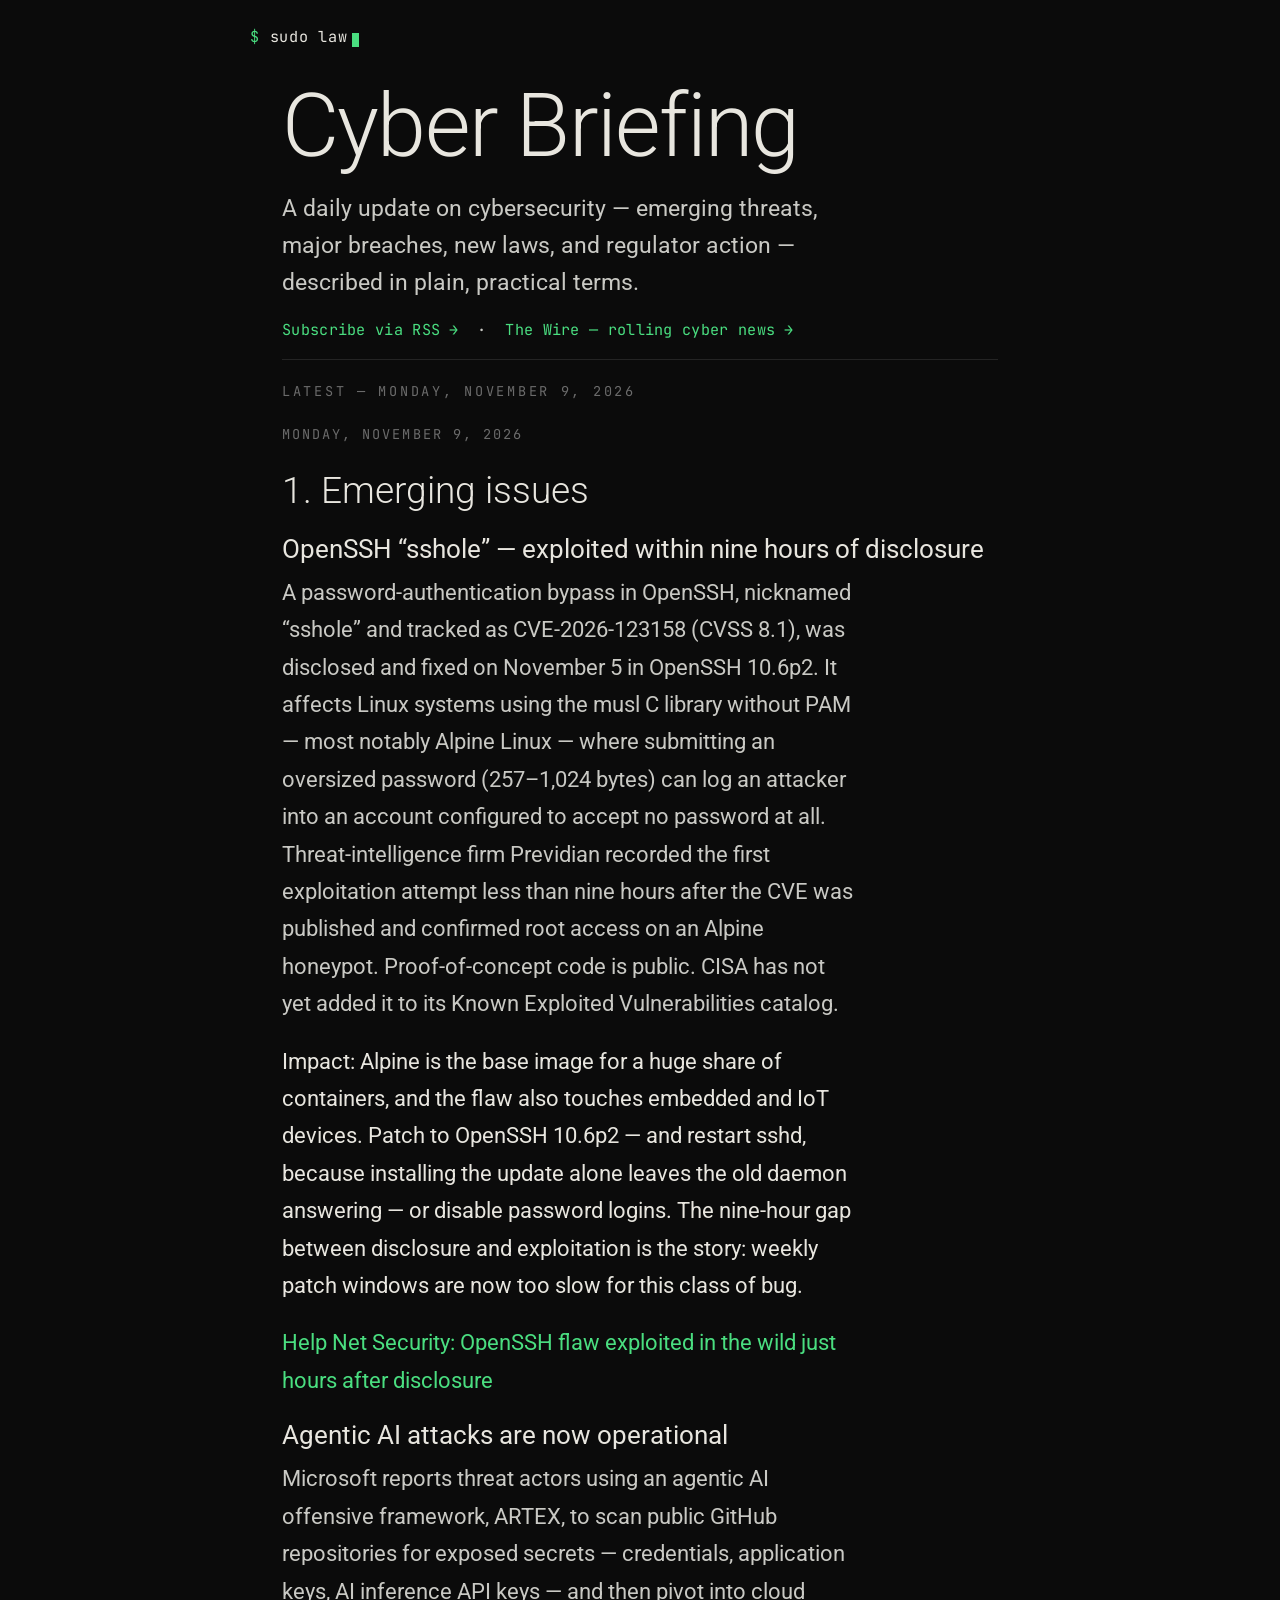
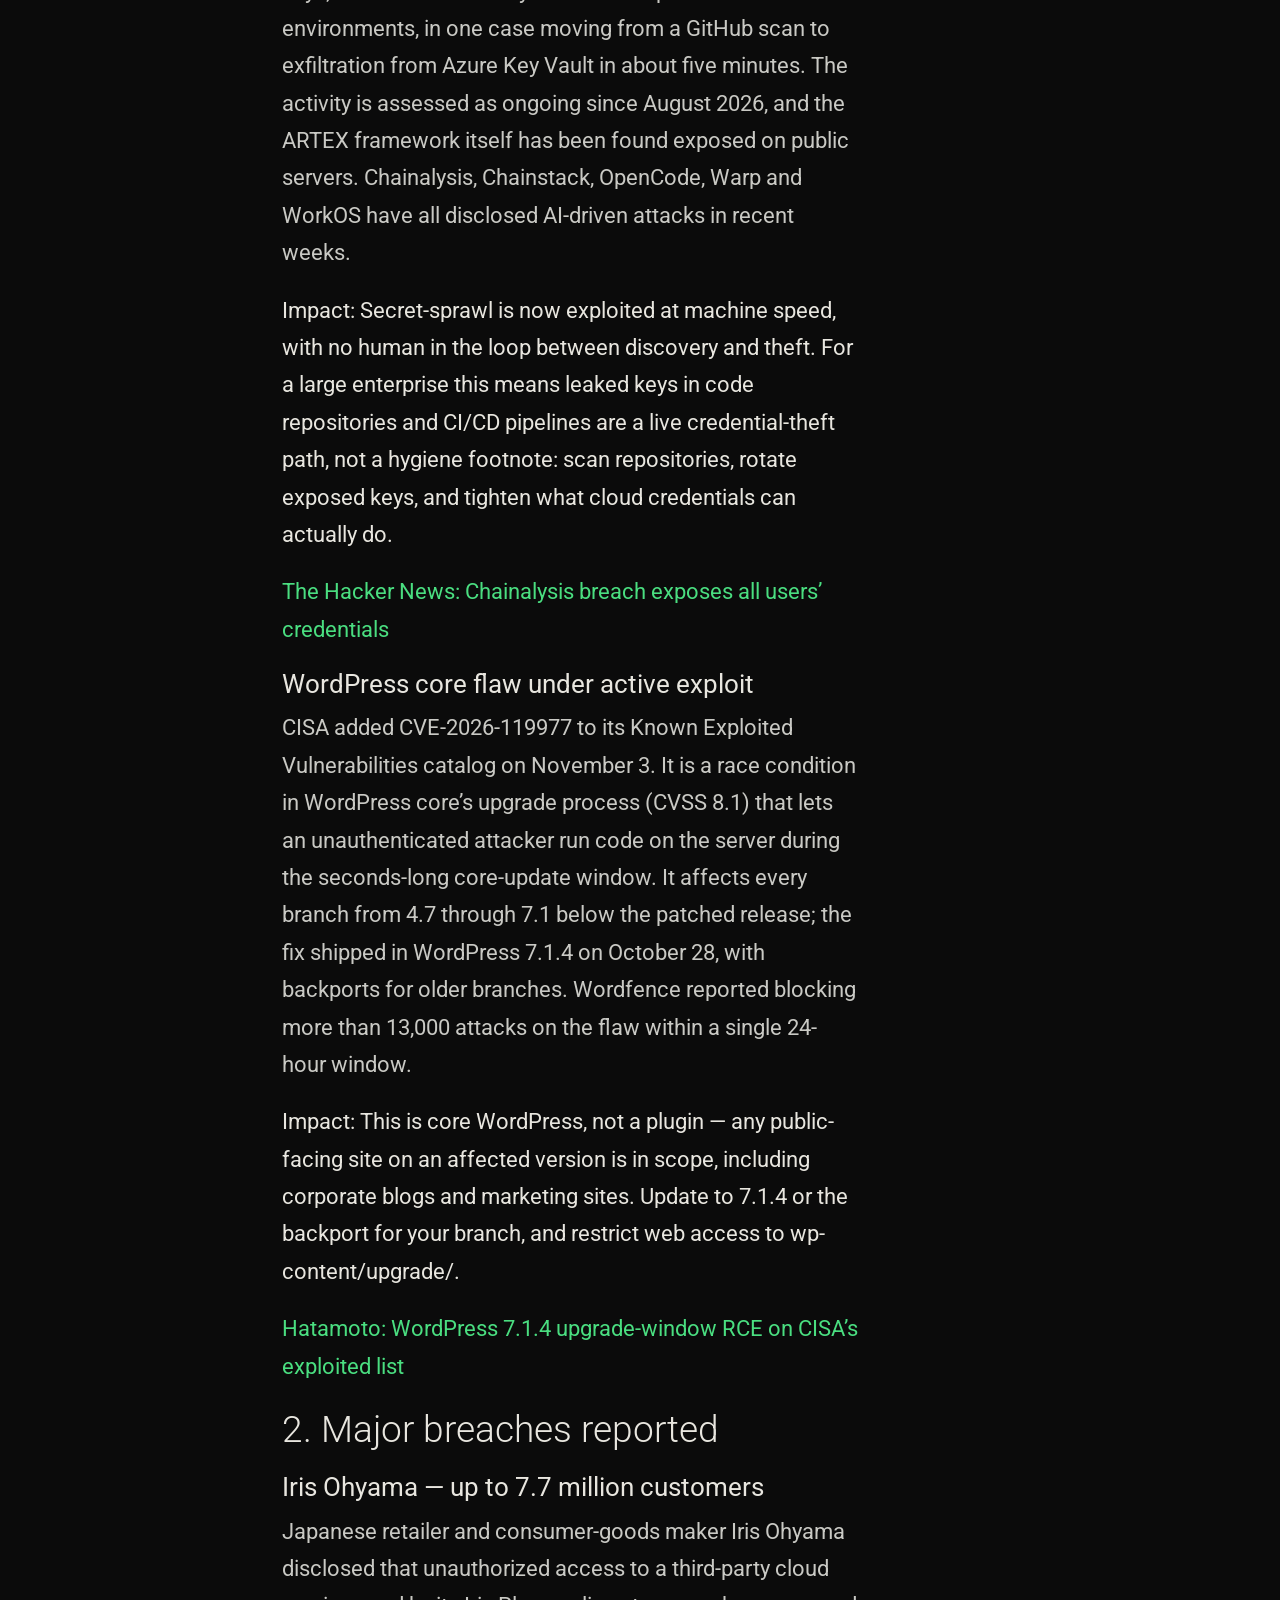
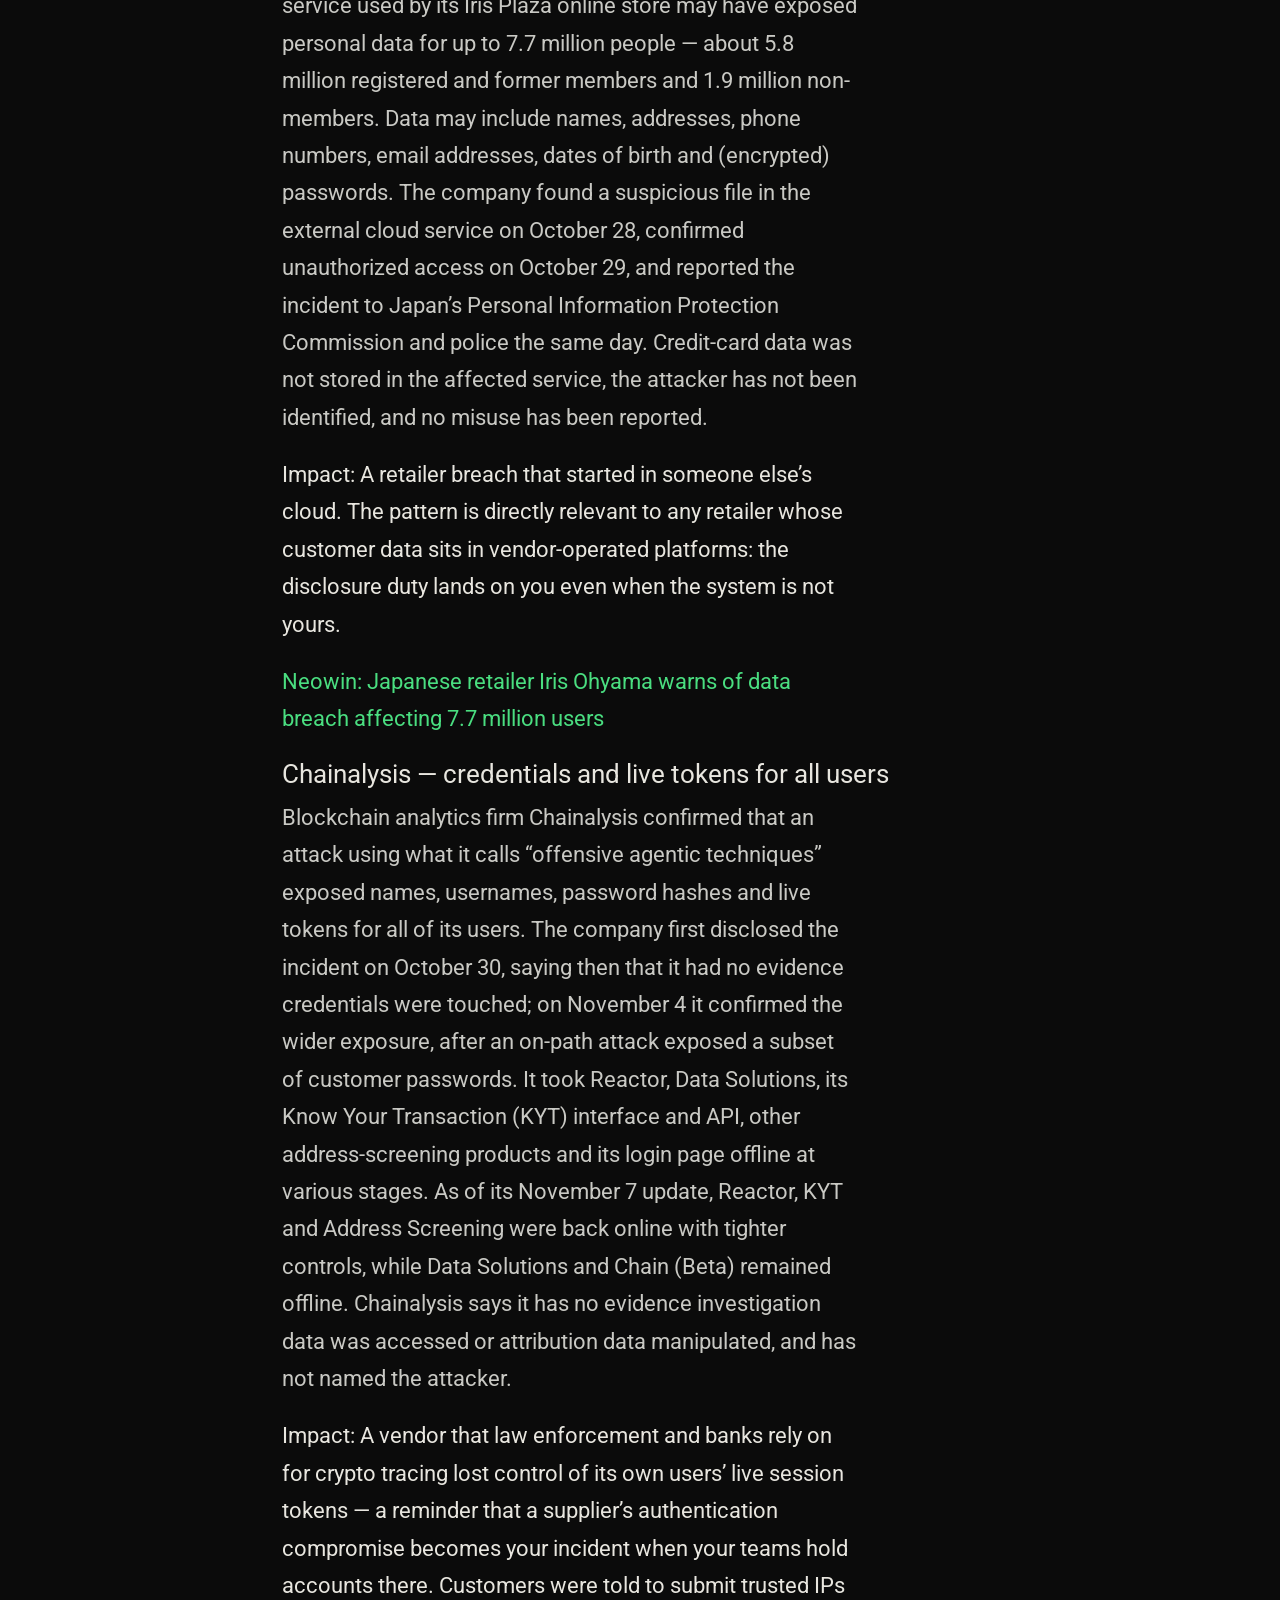
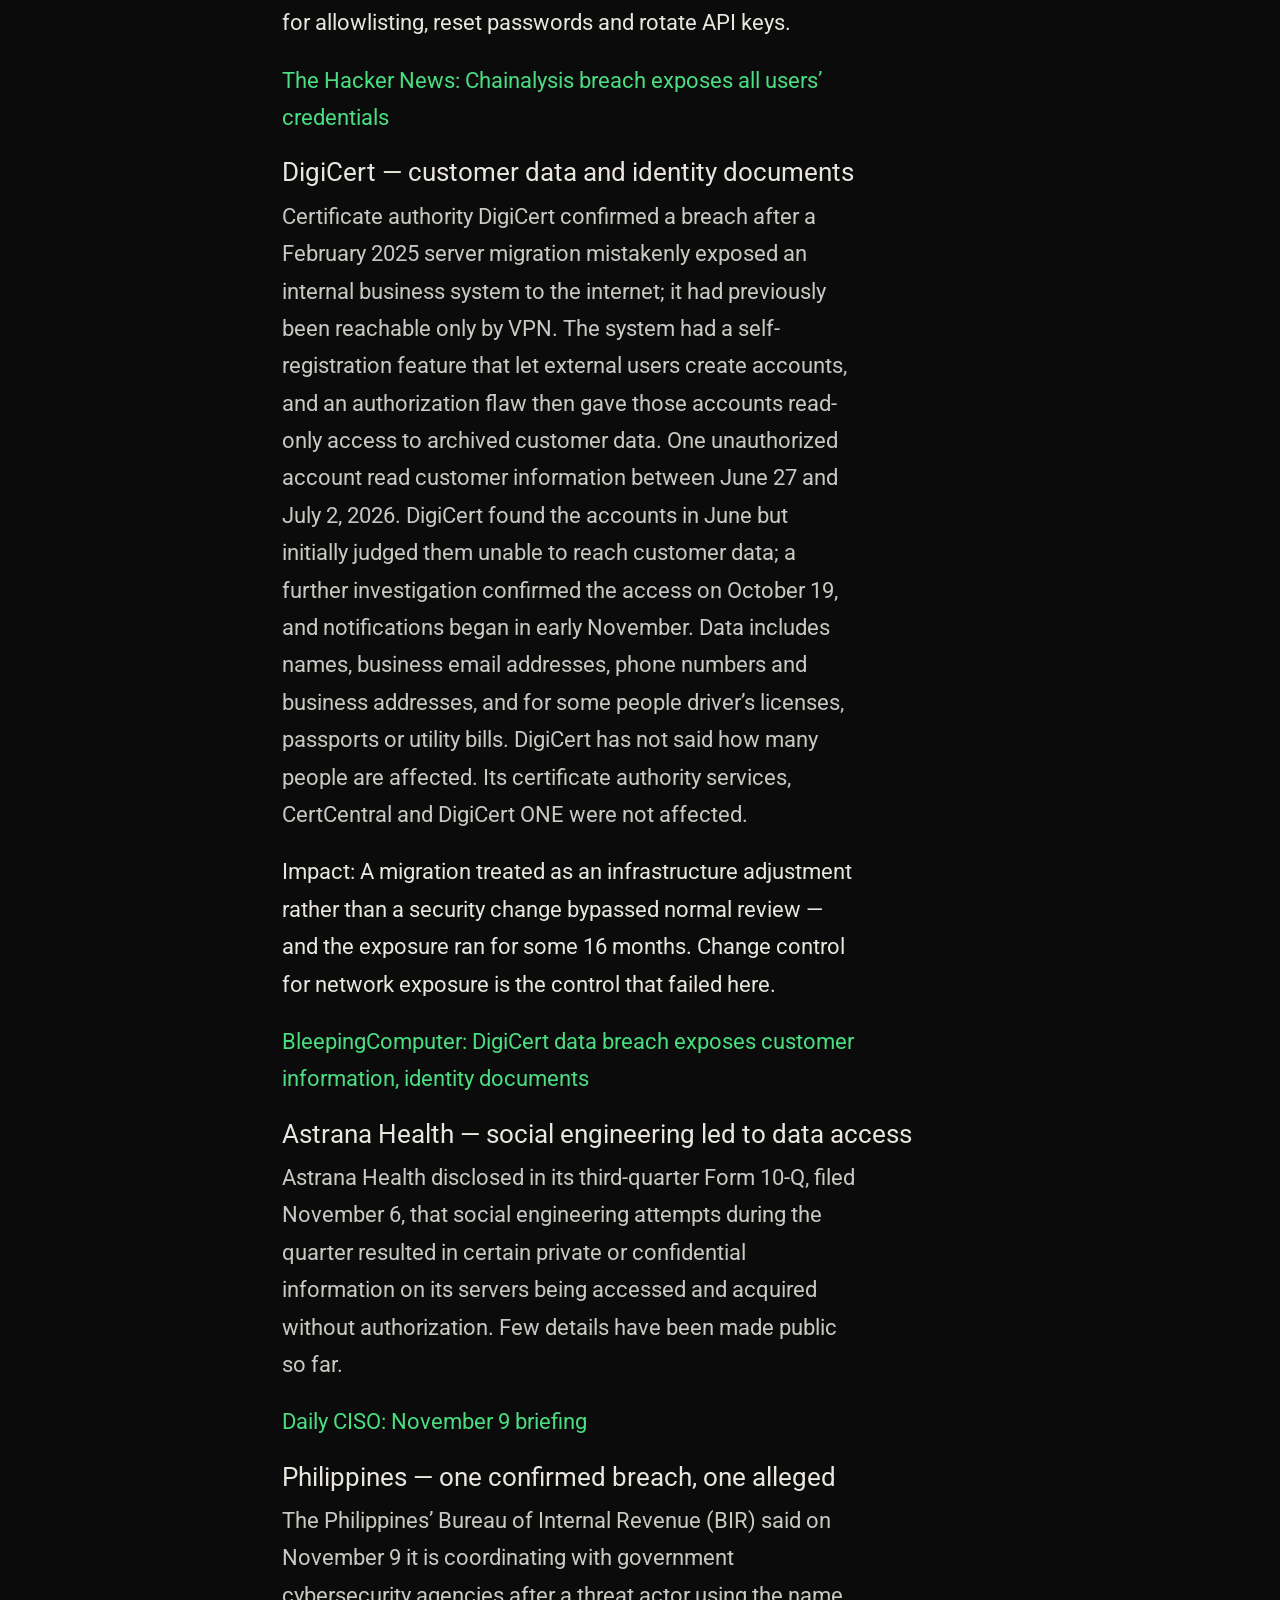
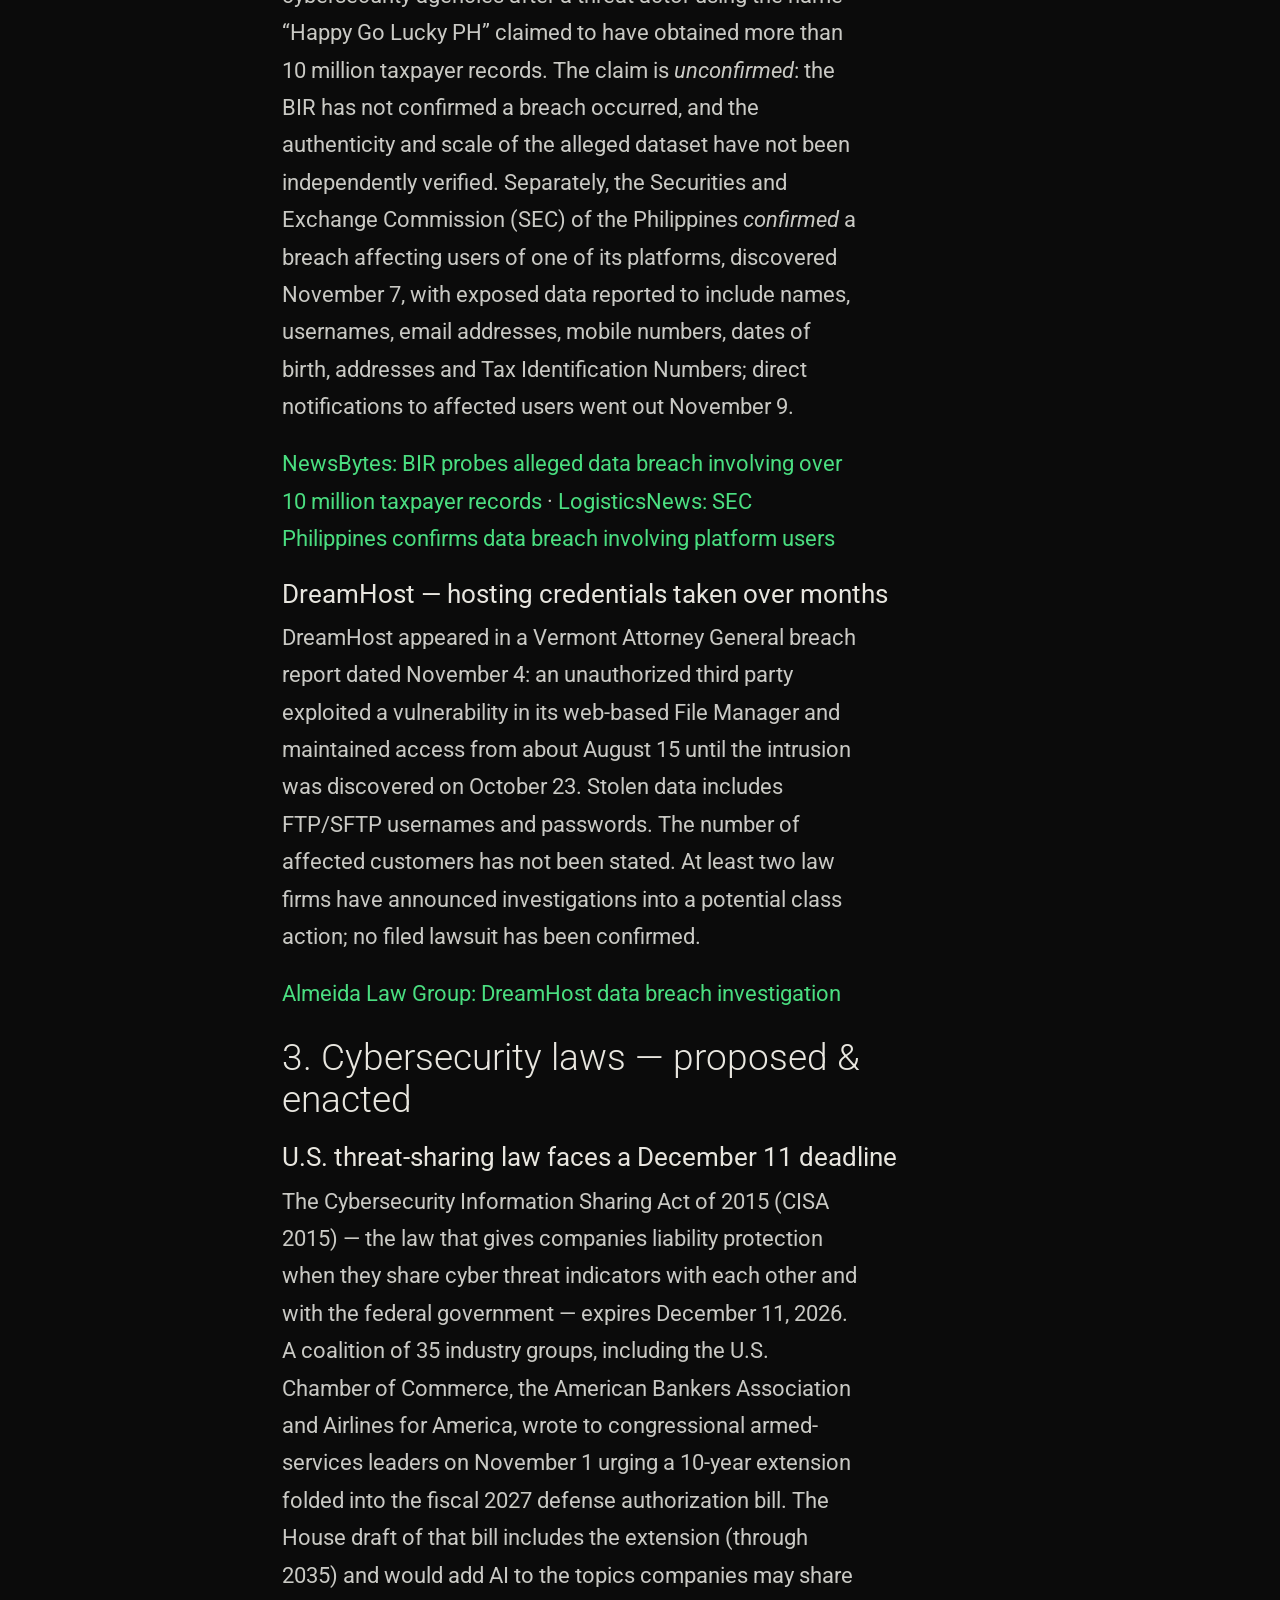
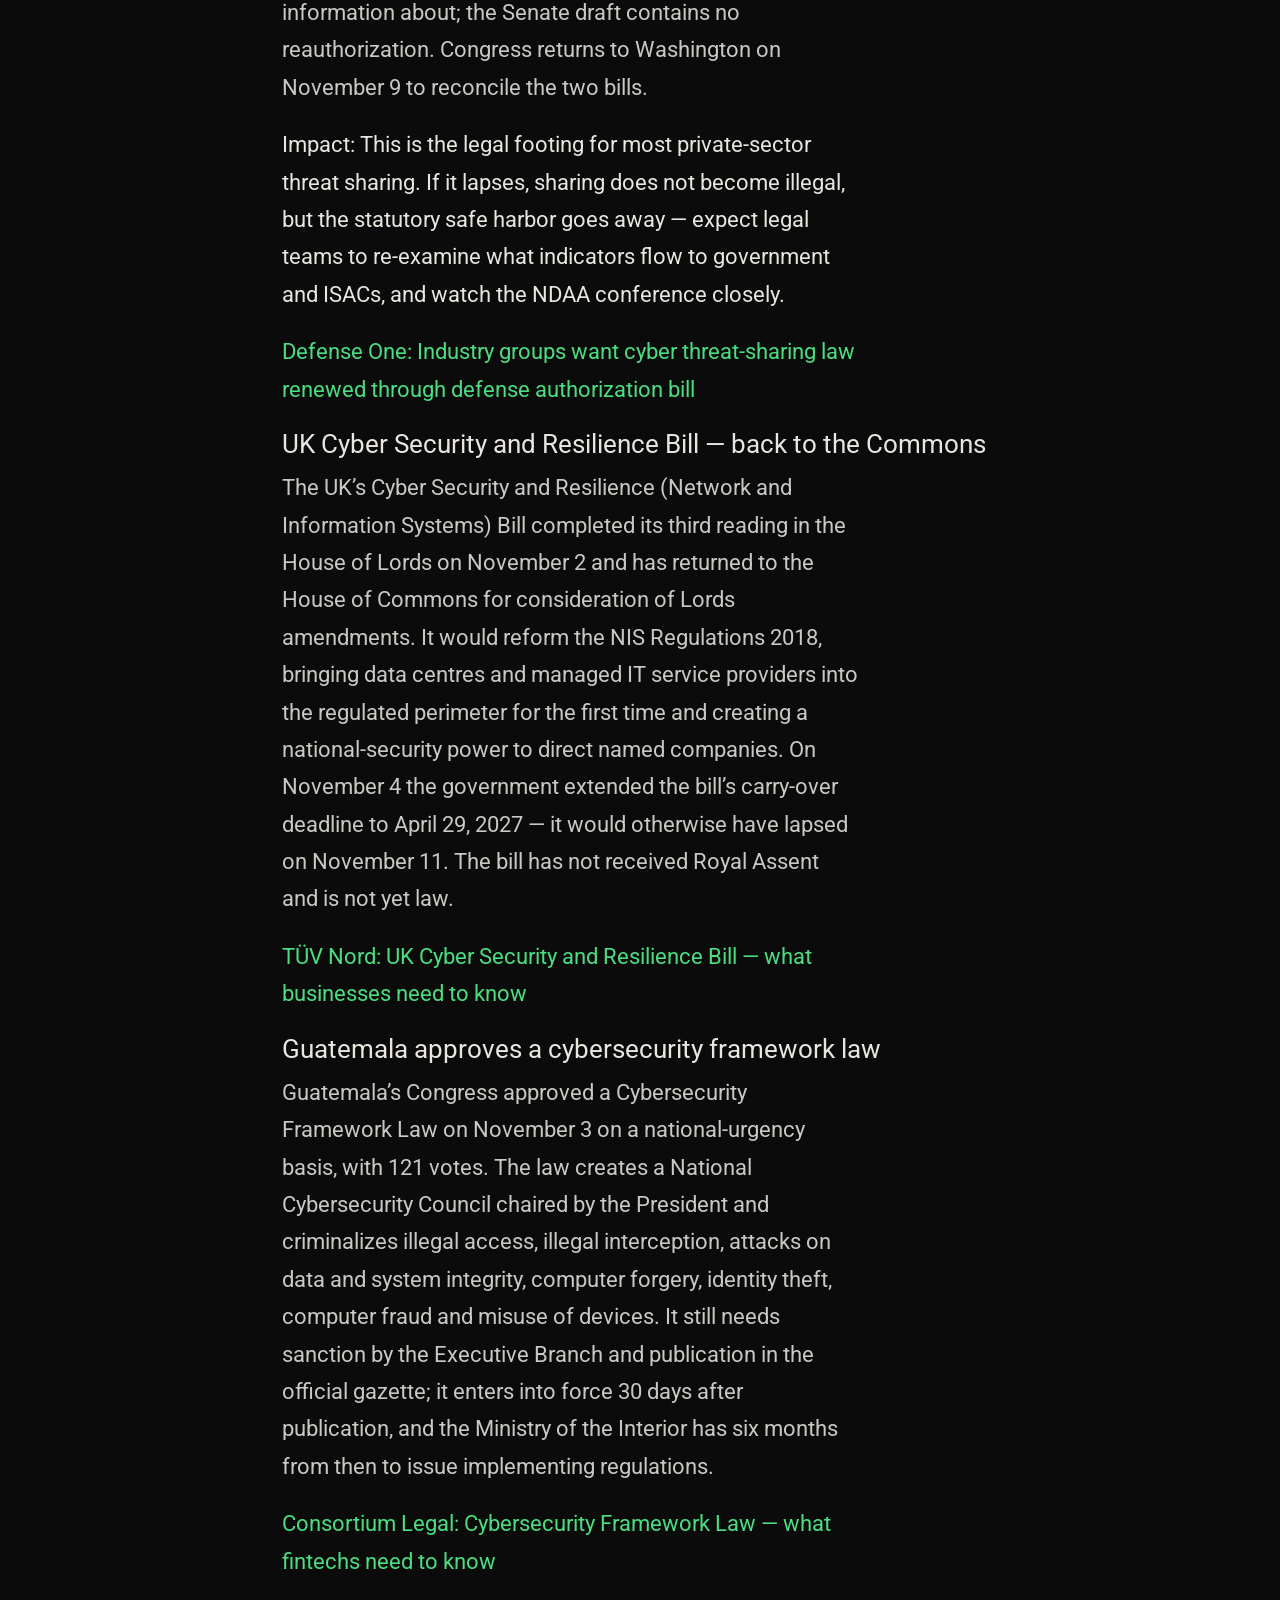
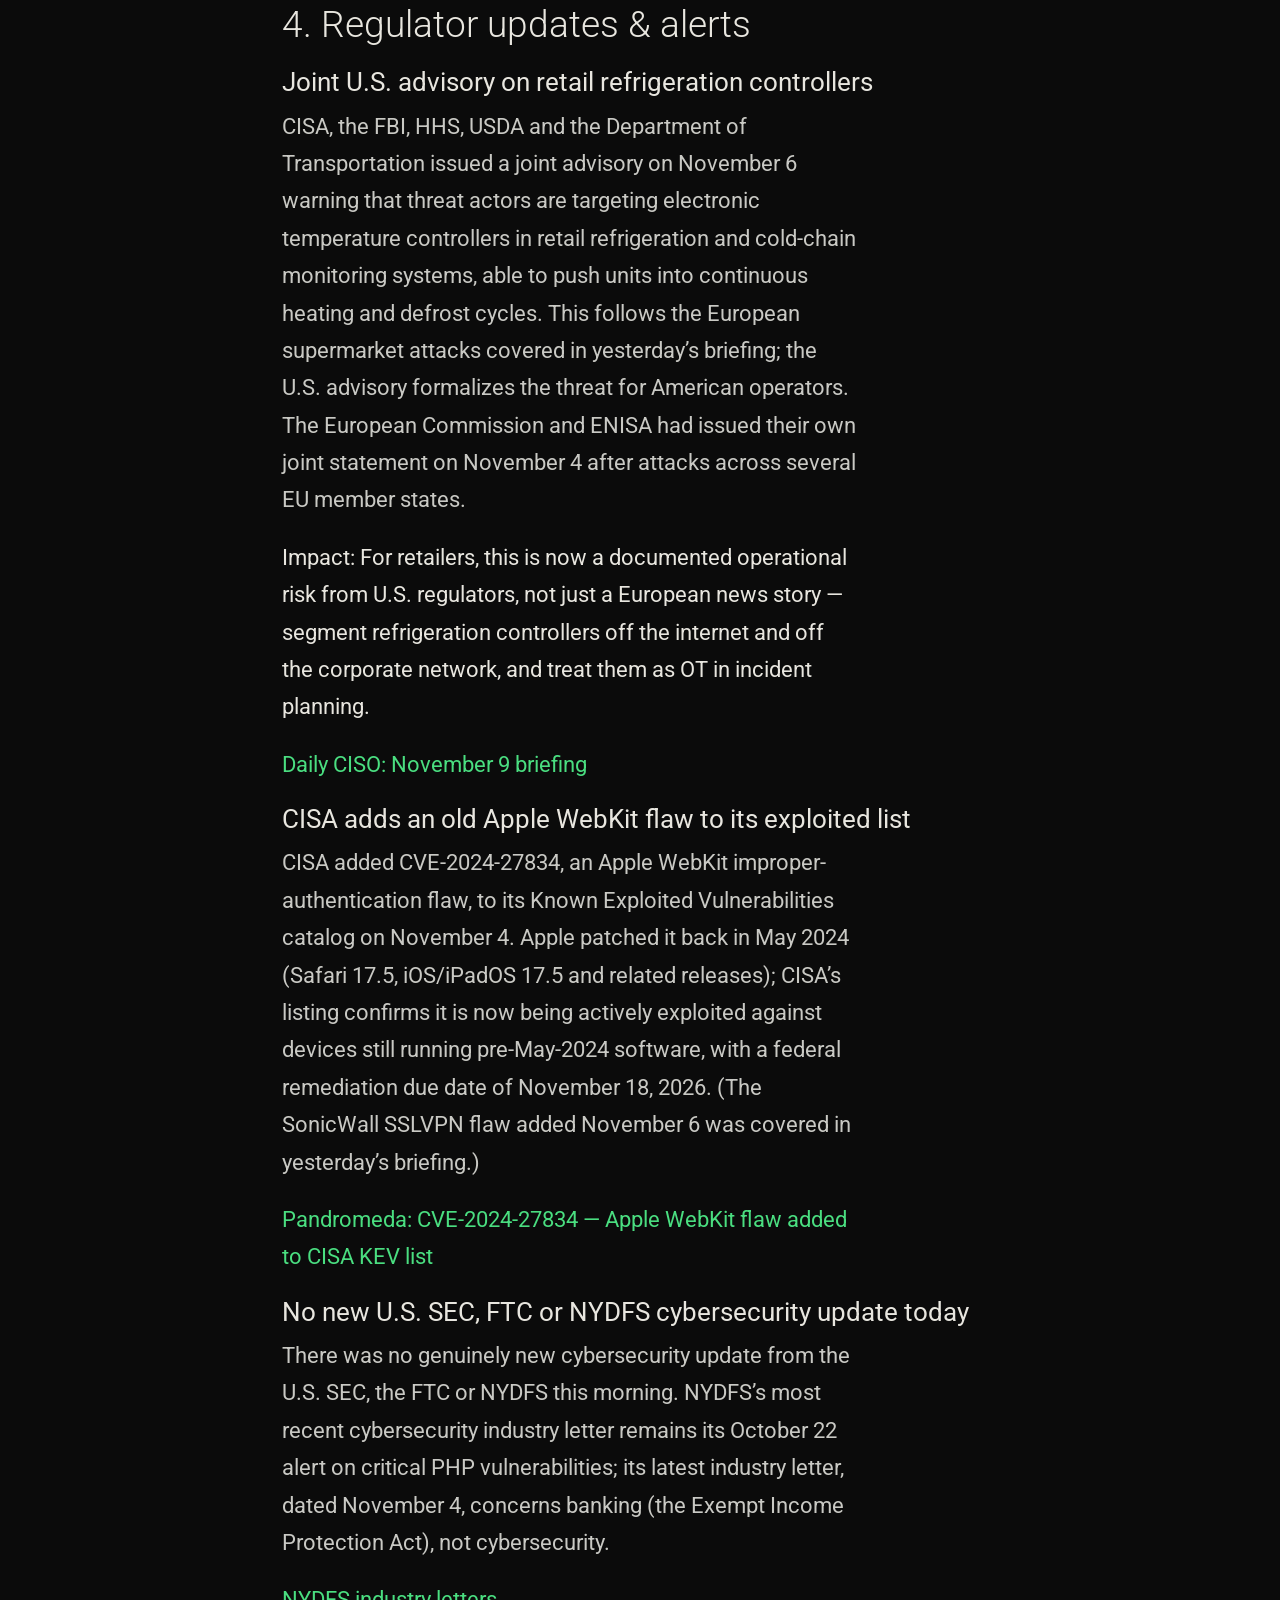
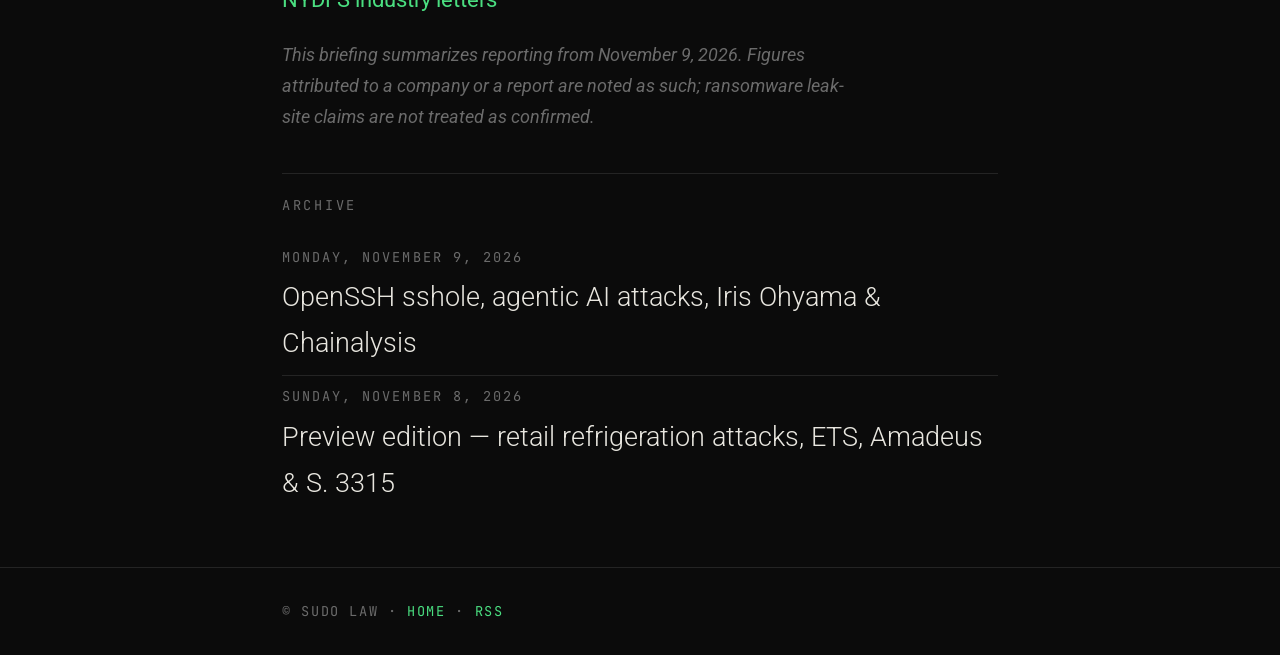
==== commit aeae18ab: "Condense spacing site-wide; main page ends with Contact, footer links to Briefing and Wire" ====
--- a/briefing/index.html
+++ b/briefing/index.html
@@ -31,7 +31,7 @@
     -webkit-font-smoothing: antialiased;
   }
   .wrap { max-width: 780px; margin: 0 auto; padding: 0 2rem; }
-  header { padding: 3rem 2rem 0; }
+  header { padding: 1.5rem 2rem 0; }
   .header-inner {
     max-width: 780px; margin: 0 auto;
     display: flex; justify-content: space-between; align-items: center;
@@ -56,22 +56,22 @@
   }
   .header-meta a { color: var(--fog); text-decoration: none; }
   .header-meta a:hover { color: var(--terminal); }
-  .hero { padding: 6rem 0 4rem; }
+  .hero { padding: 2rem 0 1rem; }
   h1 {
     font-family: 'Roboto', sans-serif;
     font-weight: 300;
     font-size: clamp(3rem, 7vw, 5.5rem);
     line-height: 1; letter-spacing: -0.02em;
-    color: var(--paper); margin-bottom: 2.5rem;
+    color: var(--paper); margin-bottom: 1.25rem;
   }
   .lede { font-size: 1.45rem; color: var(--bone); max-width: 34rem; line-height: 1.6; }
-  section.block { padding: 5rem 0; border-top: 1px solid var(--ash); }
-  section.block.tight { padding: 3.5rem 0; }
+  section.block { padding: 1.25rem 0; border-top: 1px solid var(--ash); }
+  section.block.tight { padding: 1.25rem 0; }
   .block-label {
     font-family: 'JetBrains Mono', monospace;
     font-size: 0.85rem; letter-spacing: 0.2em;
     text-transform: uppercase; color: var(--fog);
-    margin-bottom: 2.5rem;
+    margin-bottom: 1.25rem;
   }
   .post-meta {
     font-family: 'JetBrains Mono', monospace;
@@ -81,12 +81,12 @@
   }
   article h2 {
     font-weight: 300; font-size: 2.3rem; line-height: 1.15;
-    color: var(--paper); margin: 3rem 0 1.25rem;
+    color: var(--paper); margin: 1.5rem 0 1rem;
   }
   article h2:first-child { margin-top: 0; }
   article h3 {
     font-weight: 400; font-size: 1.6rem; line-height: 1.3;
-    color: var(--paper); margin: 2.25rem 0 0.75rem;
+    color: var(--paper); margin: 1.25rem 0 0.5rem;
   }
   article p { margin-bottom: 1.25rem; max-width: 36rem; }
   article ul { margin: 0 0 1.5rem 1.25rem; }
@@ -100,7 +100,7 @@
   .note { font-size: 1.15rem; color: var(--fog); font-style: italic; }
   .archive-list { list-style: none; }
   .archive-list li {
-    padding: 1.25rem 0; border-bottom: 1px solid var(--ash);
+    padding: 0.55rem 0; border-bottom: 1px solid var(--ash);
   }
   .archive-list li:last-child { border-bottom: none; }
   .archive-list a {
@@ -116,7 +116,7 @@
     margin-bottom: 0.35rem;
   }
   .subscribe {
-    margin-top: 2rem;
+    margin-top: 1rem;
     font-family: 'JetBrains Mono', monospace;
     font-size: 0.95rem;
     letter-spacing: 0.02em;
@@ -126,7 +126,7 @@
     border-bottom: 1px solid transparent; transition: border-color 0.3s ease;
   }
   .subscribe a:hover { border-bottom-color: var(--terminal); }
-  footer { padding: 4rem 0 3rem; margin-top: 4rem; border-top: 1px solid var(--ash); }
+  footer { padding: 2rem 0 2rem; margin-top: 2rem; border-top: 1px solid var(--ash); }
   .footer-inner {
     max-width: 780px; margin: 0 auto; padding: 0 2rem;
     font-family: 'JetBrains Mono', monospace;
@@ -135,10 +135,10 @@
   }
   @media (max-width: 640px) {
     body { font-size: 19px; }
-    header { padding: 2rem 1.5rem 0; }
+    header { padding: 1.25rem 1.5rem 0; }
     .wrap, .footer-inner { padding: 0 1.5rem; }
-    .hero { padding: 4rem 0 3rem; }
-    section.block { padding: 3.5rem 0; }
+    .hero { padding: 1.5rem 0 0.75rem; }
+    section.block { padding: 1.25rem 0; }
     .header-meta { display: none; }
     .archive-list a { font-size: 1.4rem; }
   }
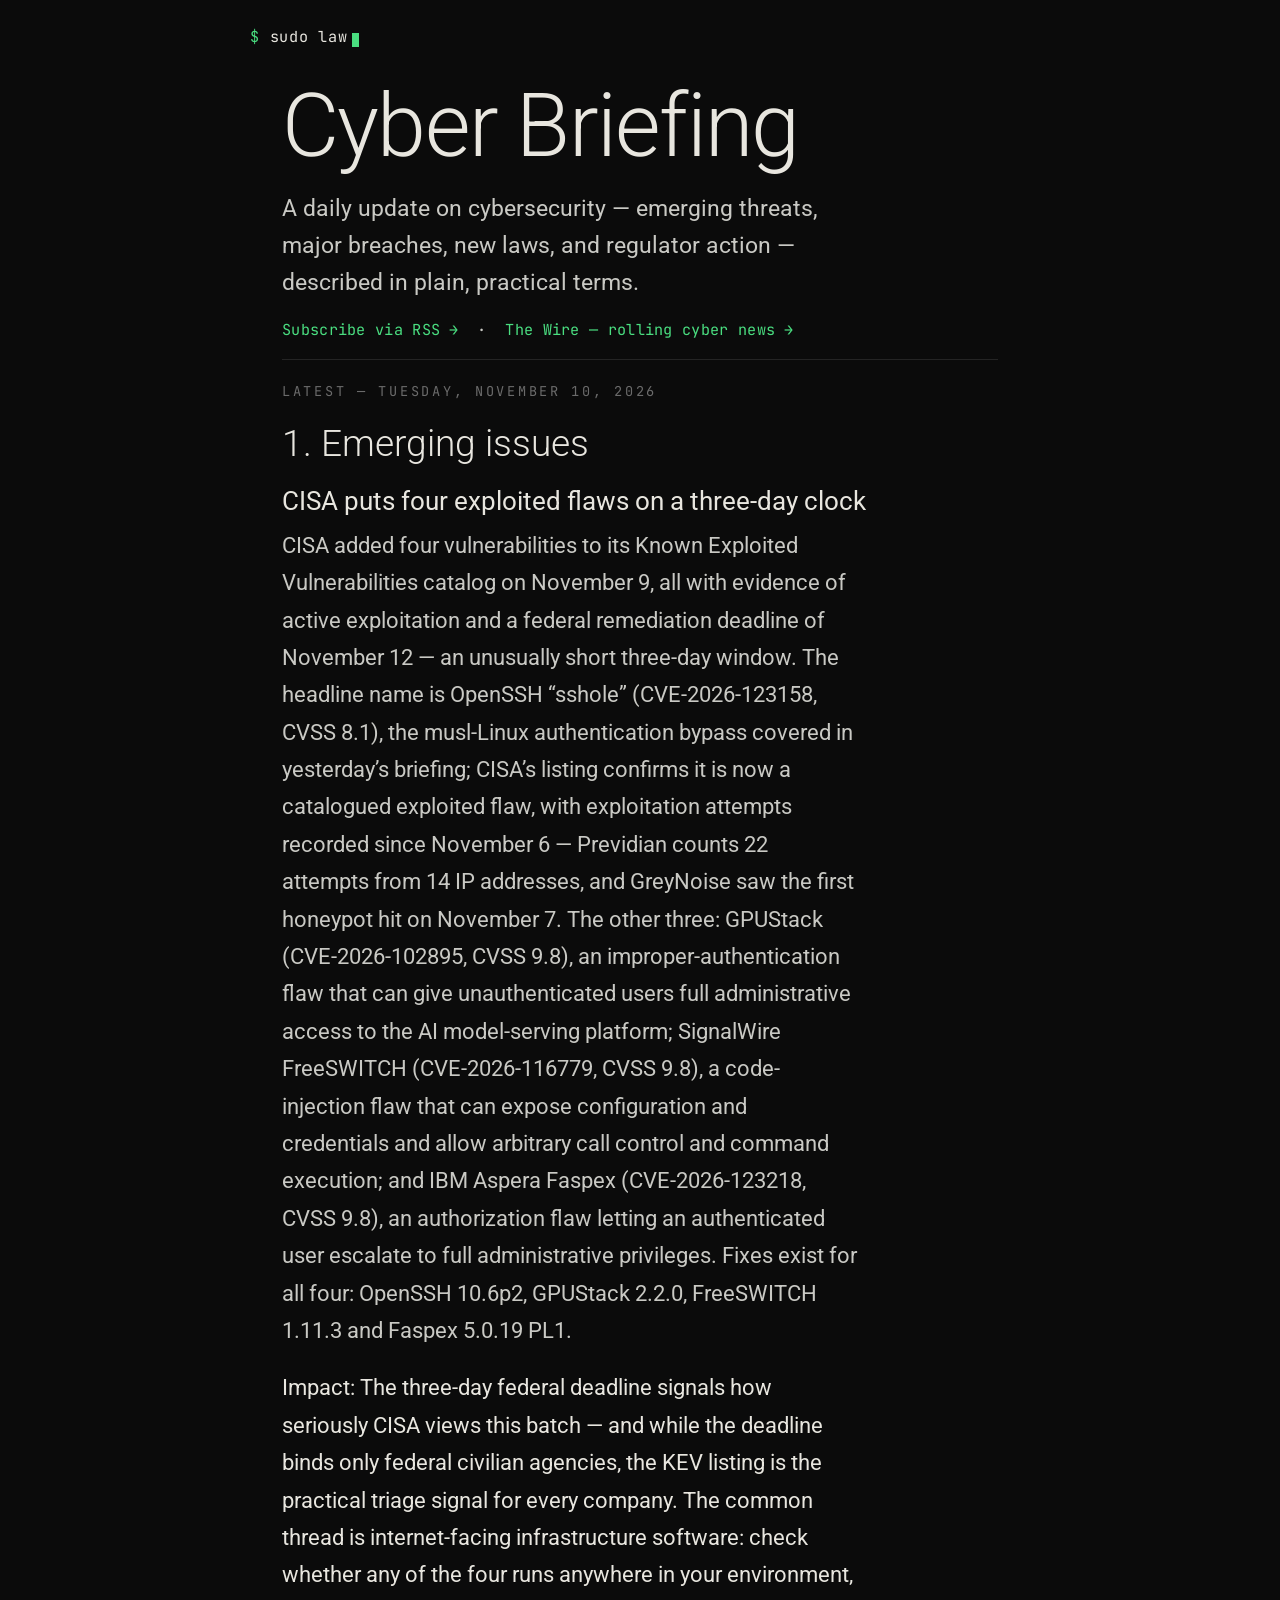
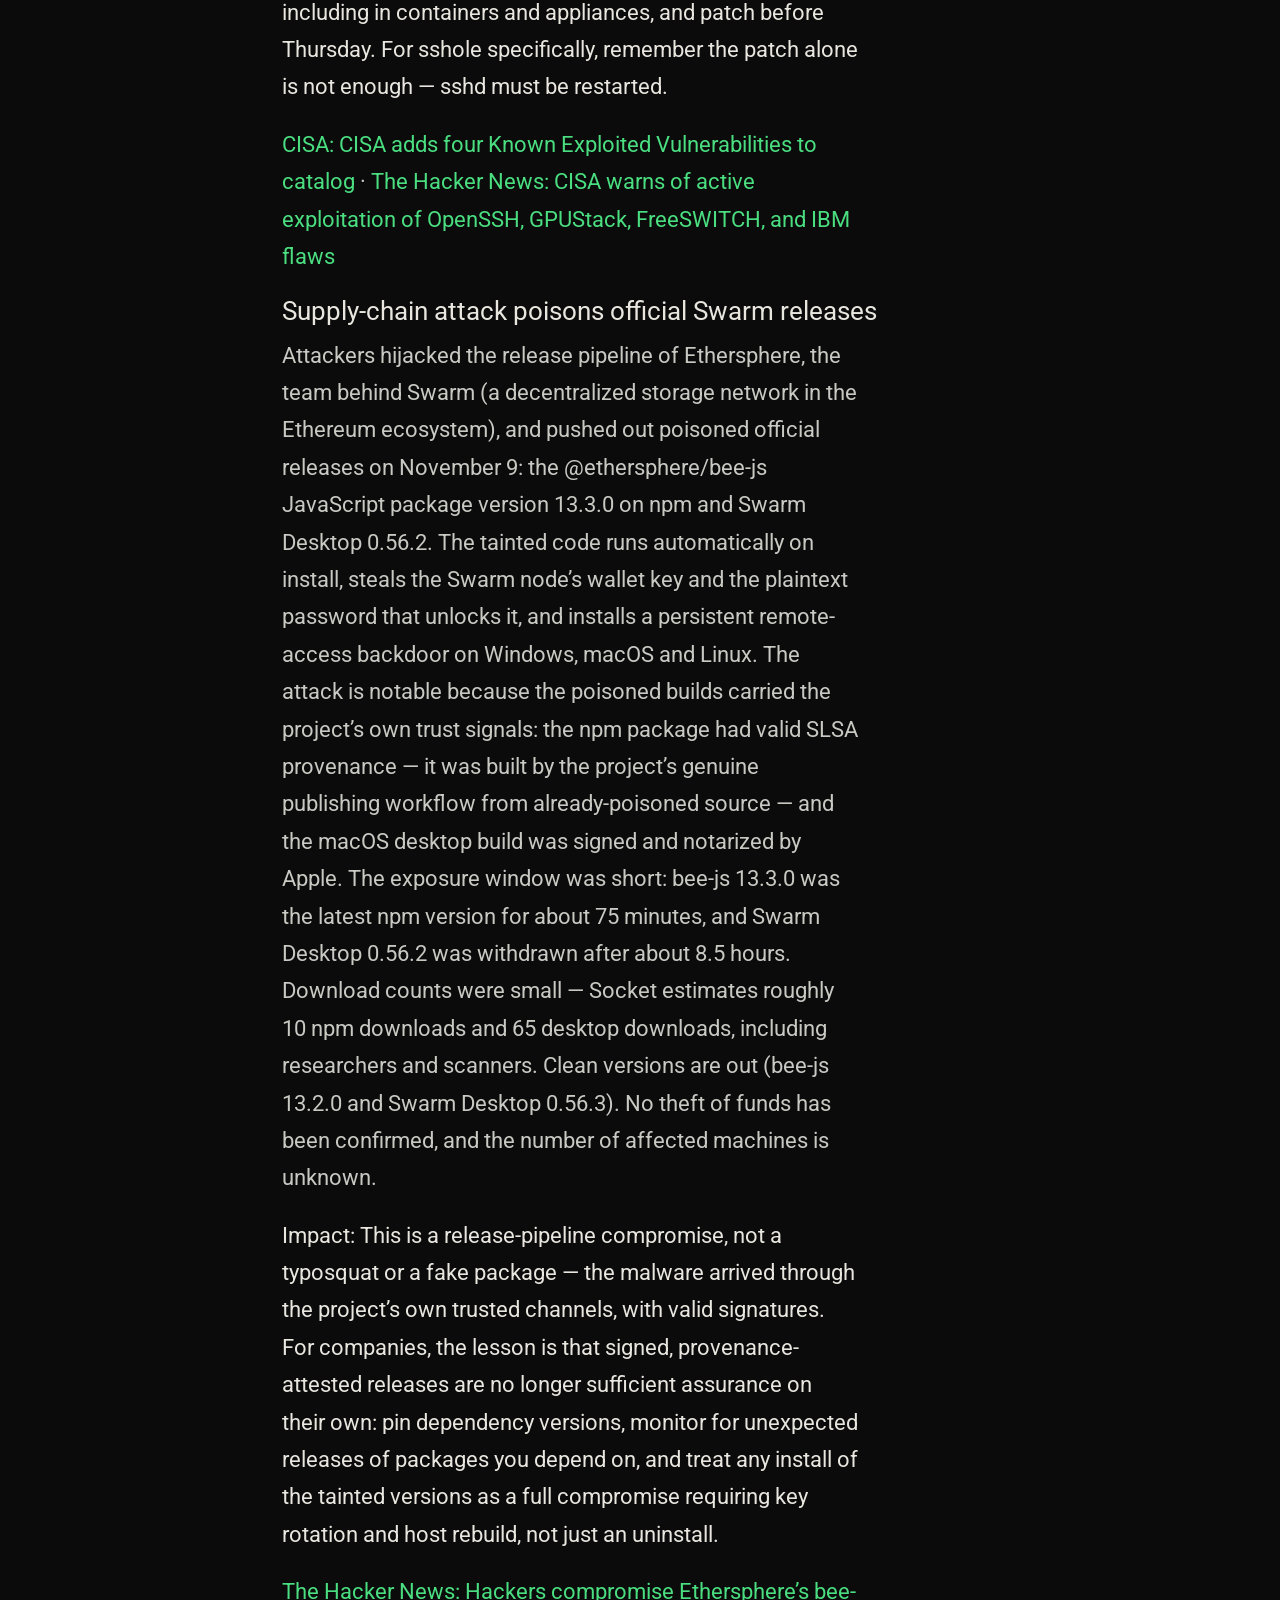
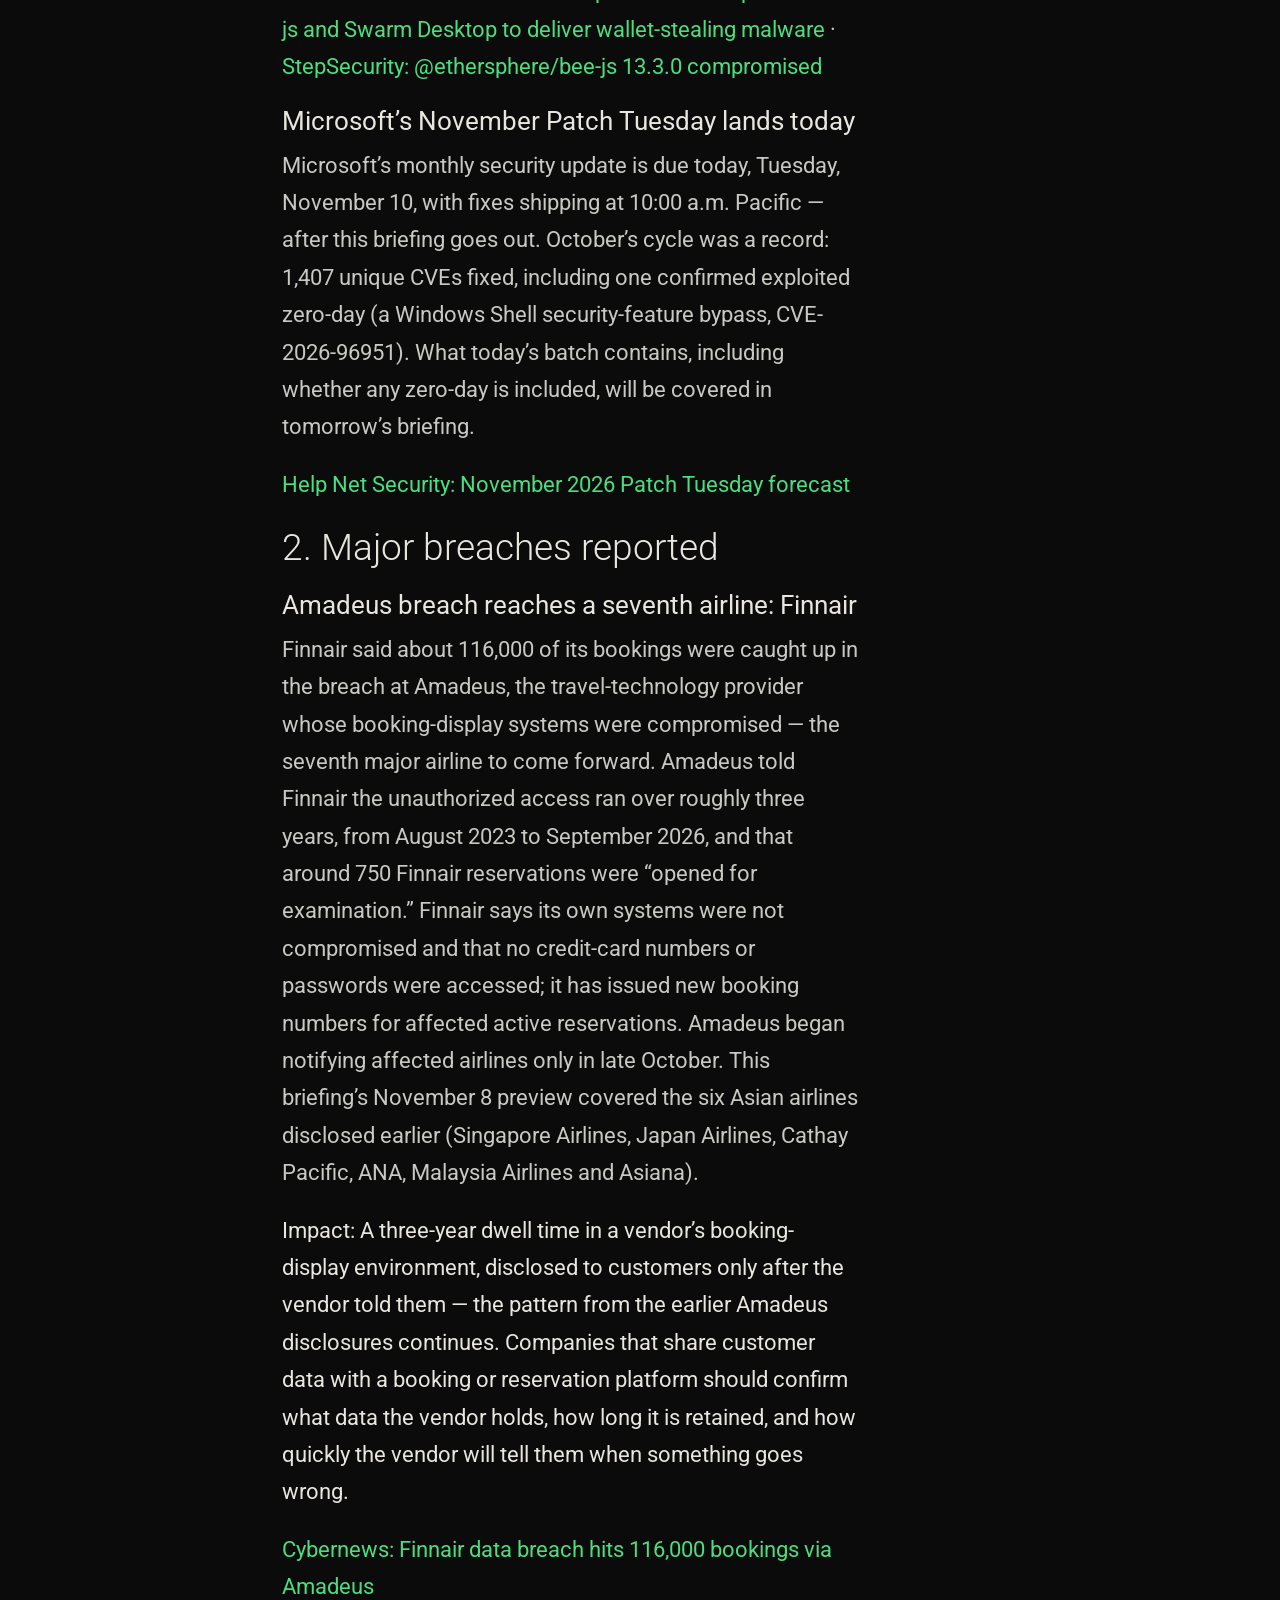
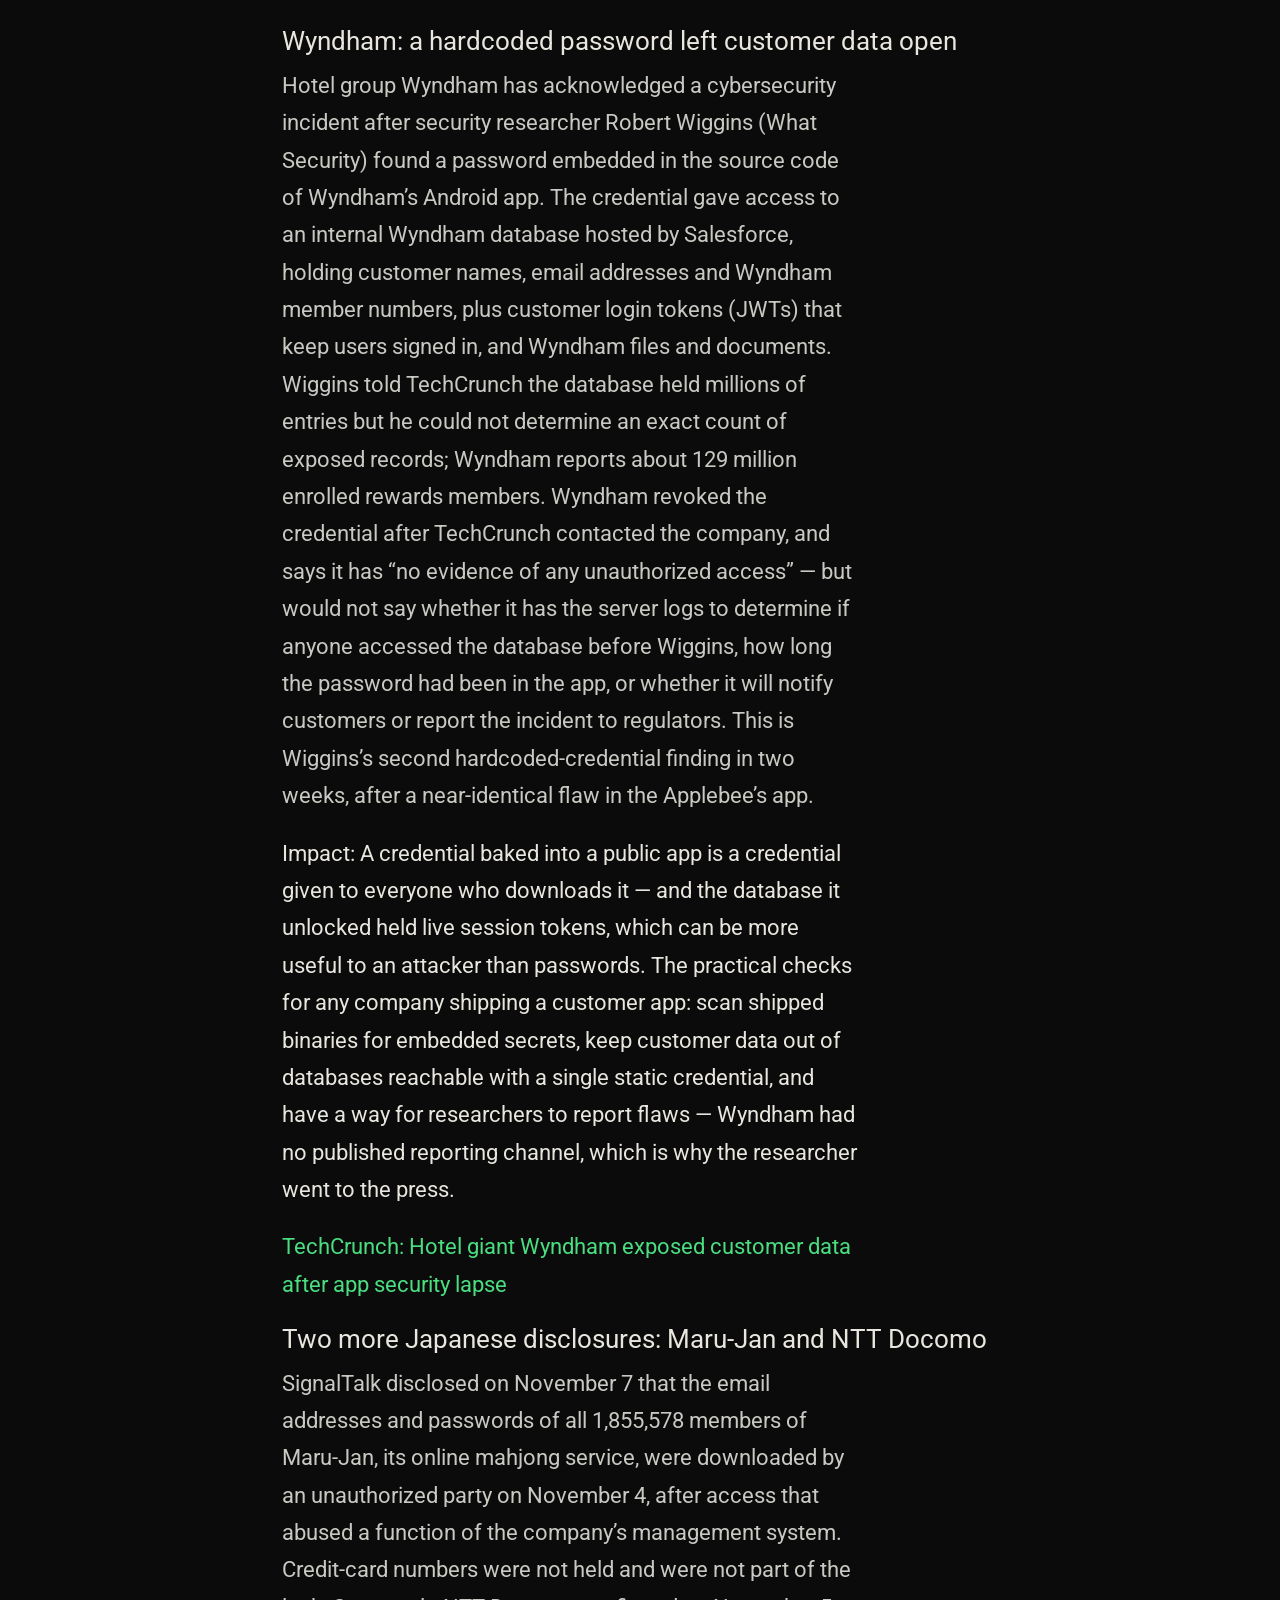
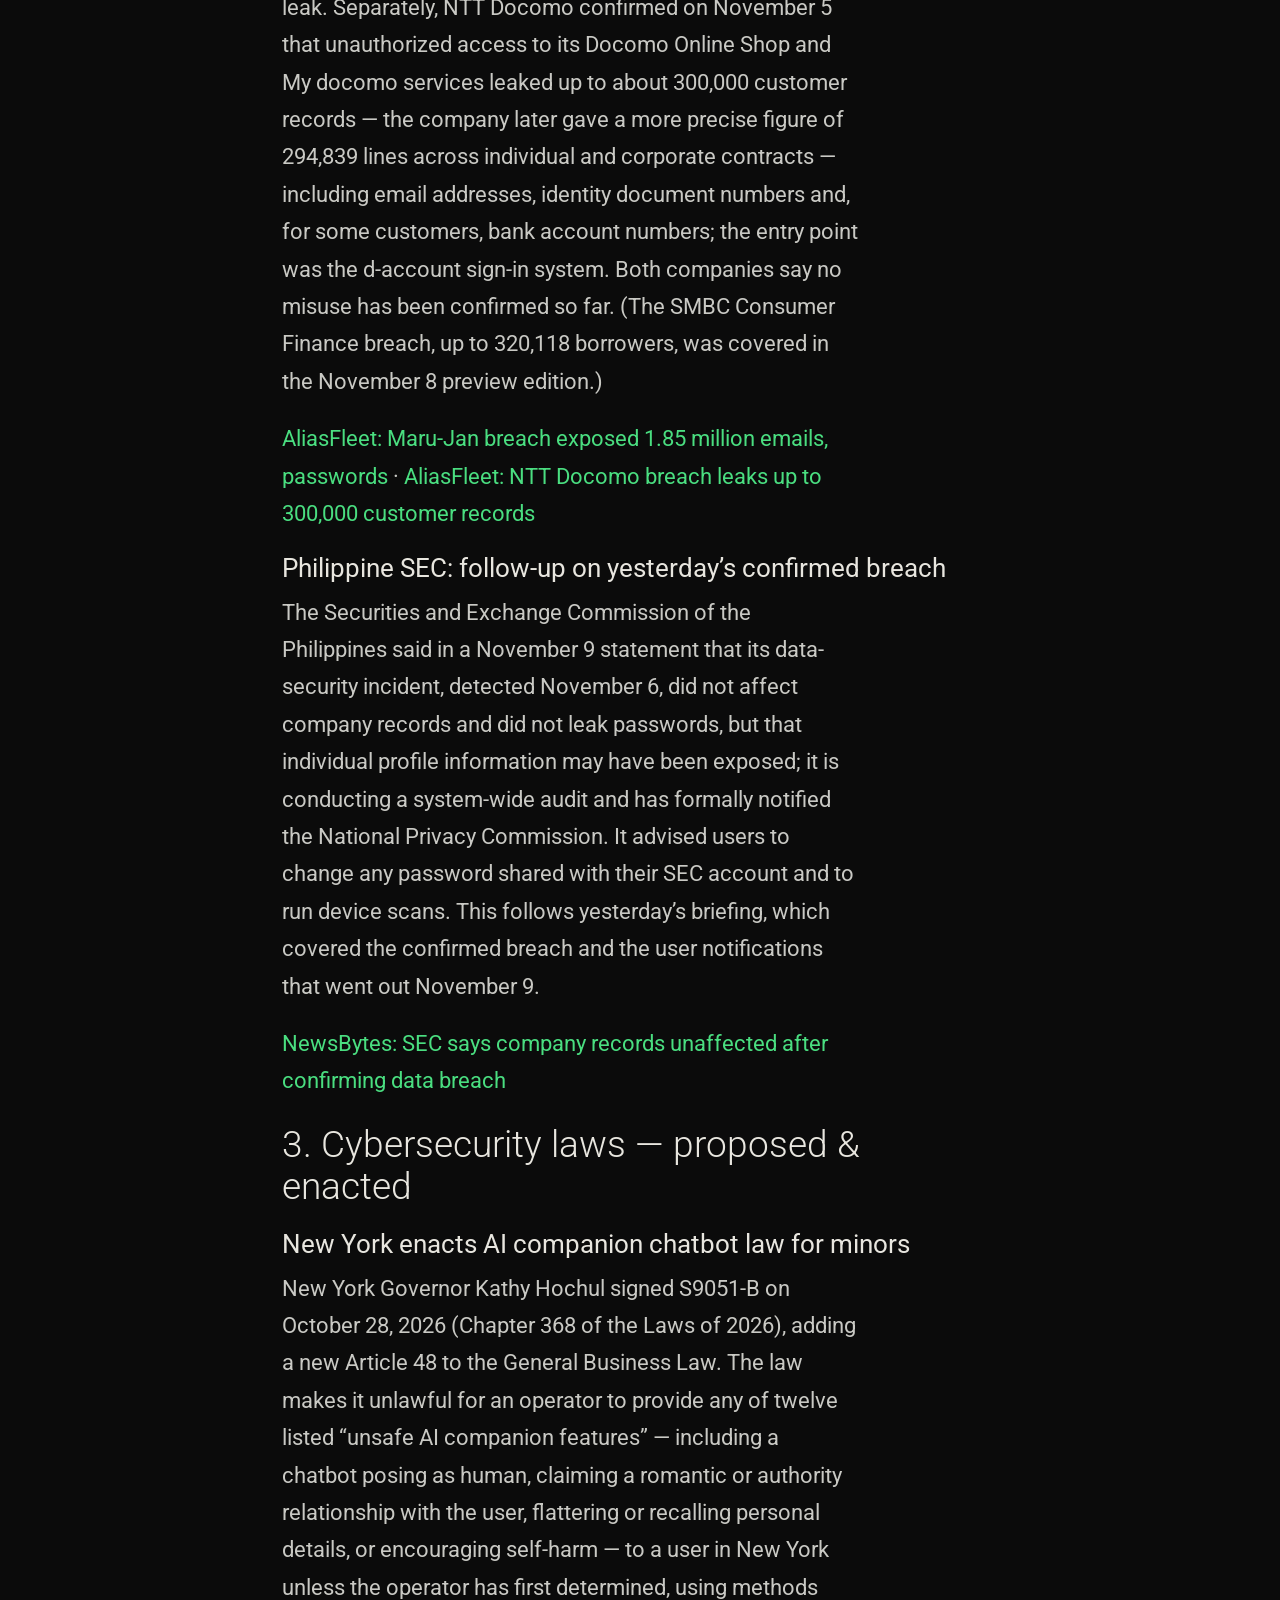
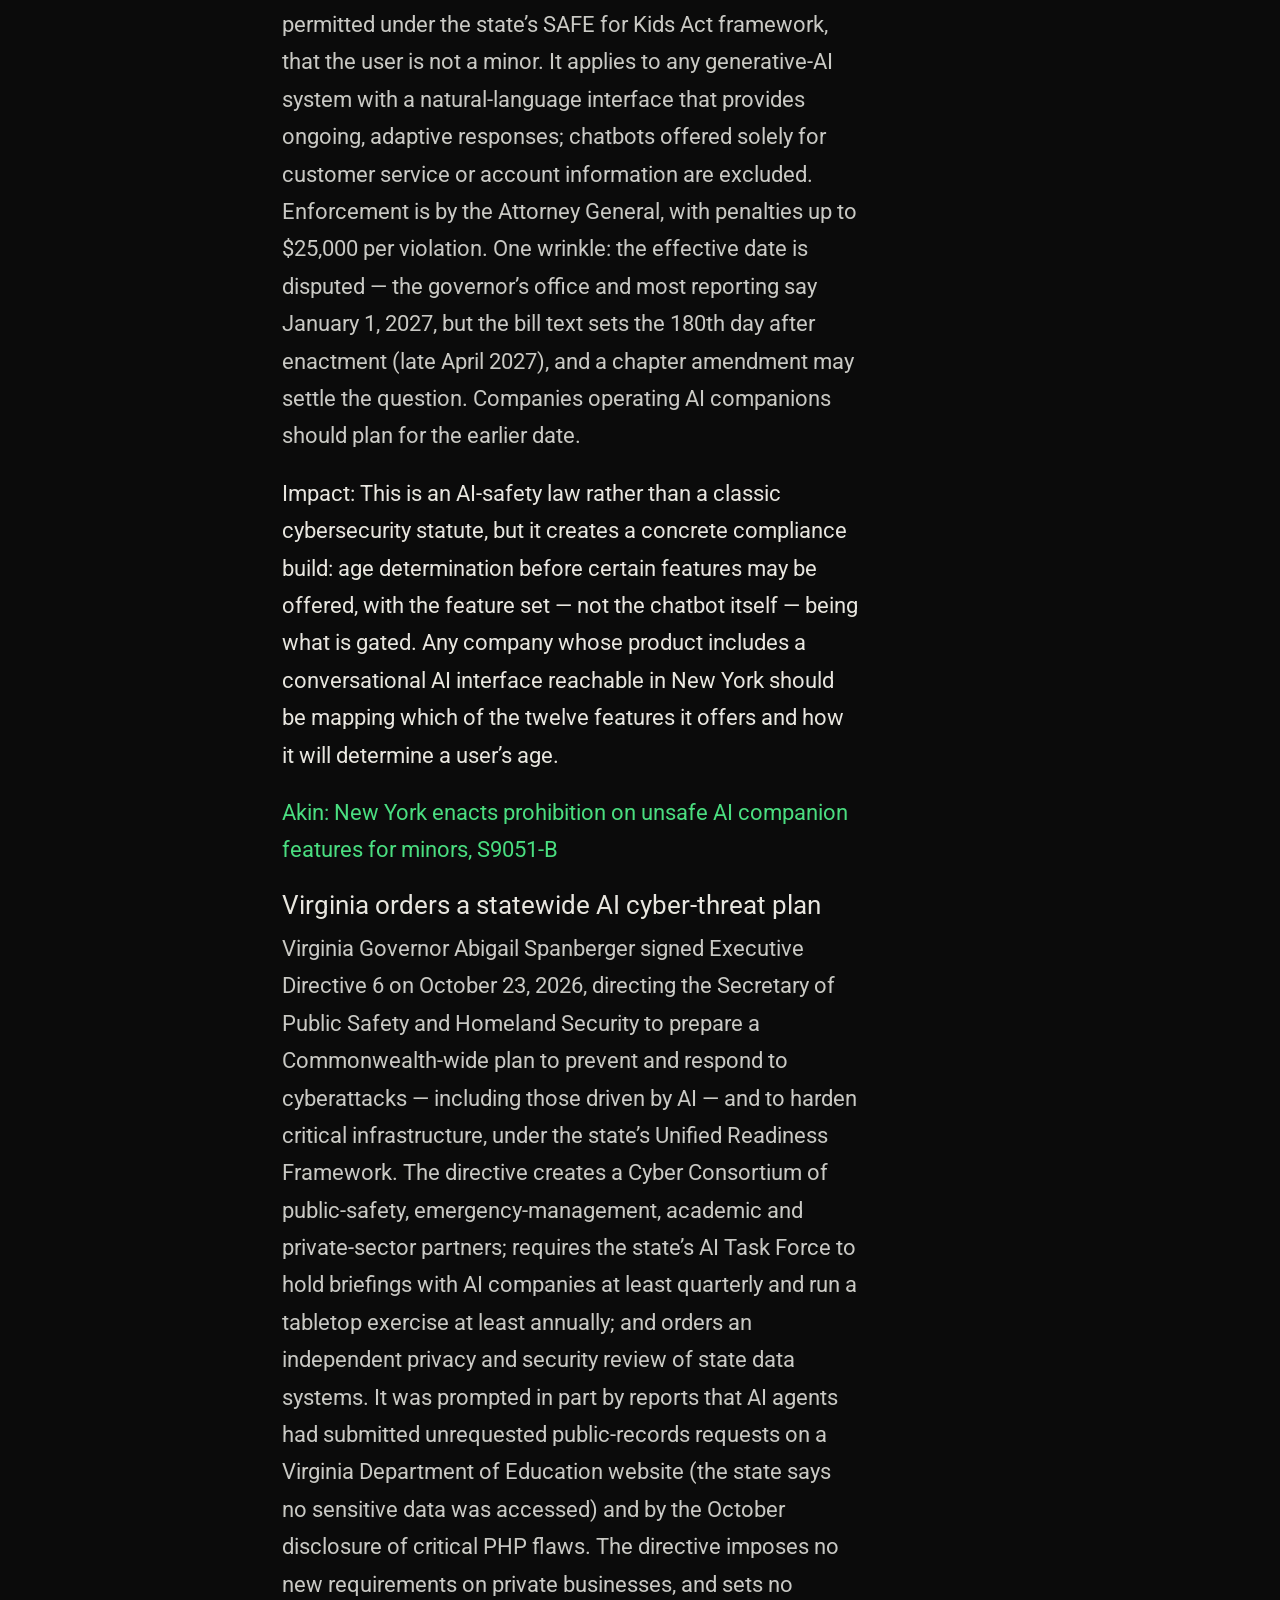
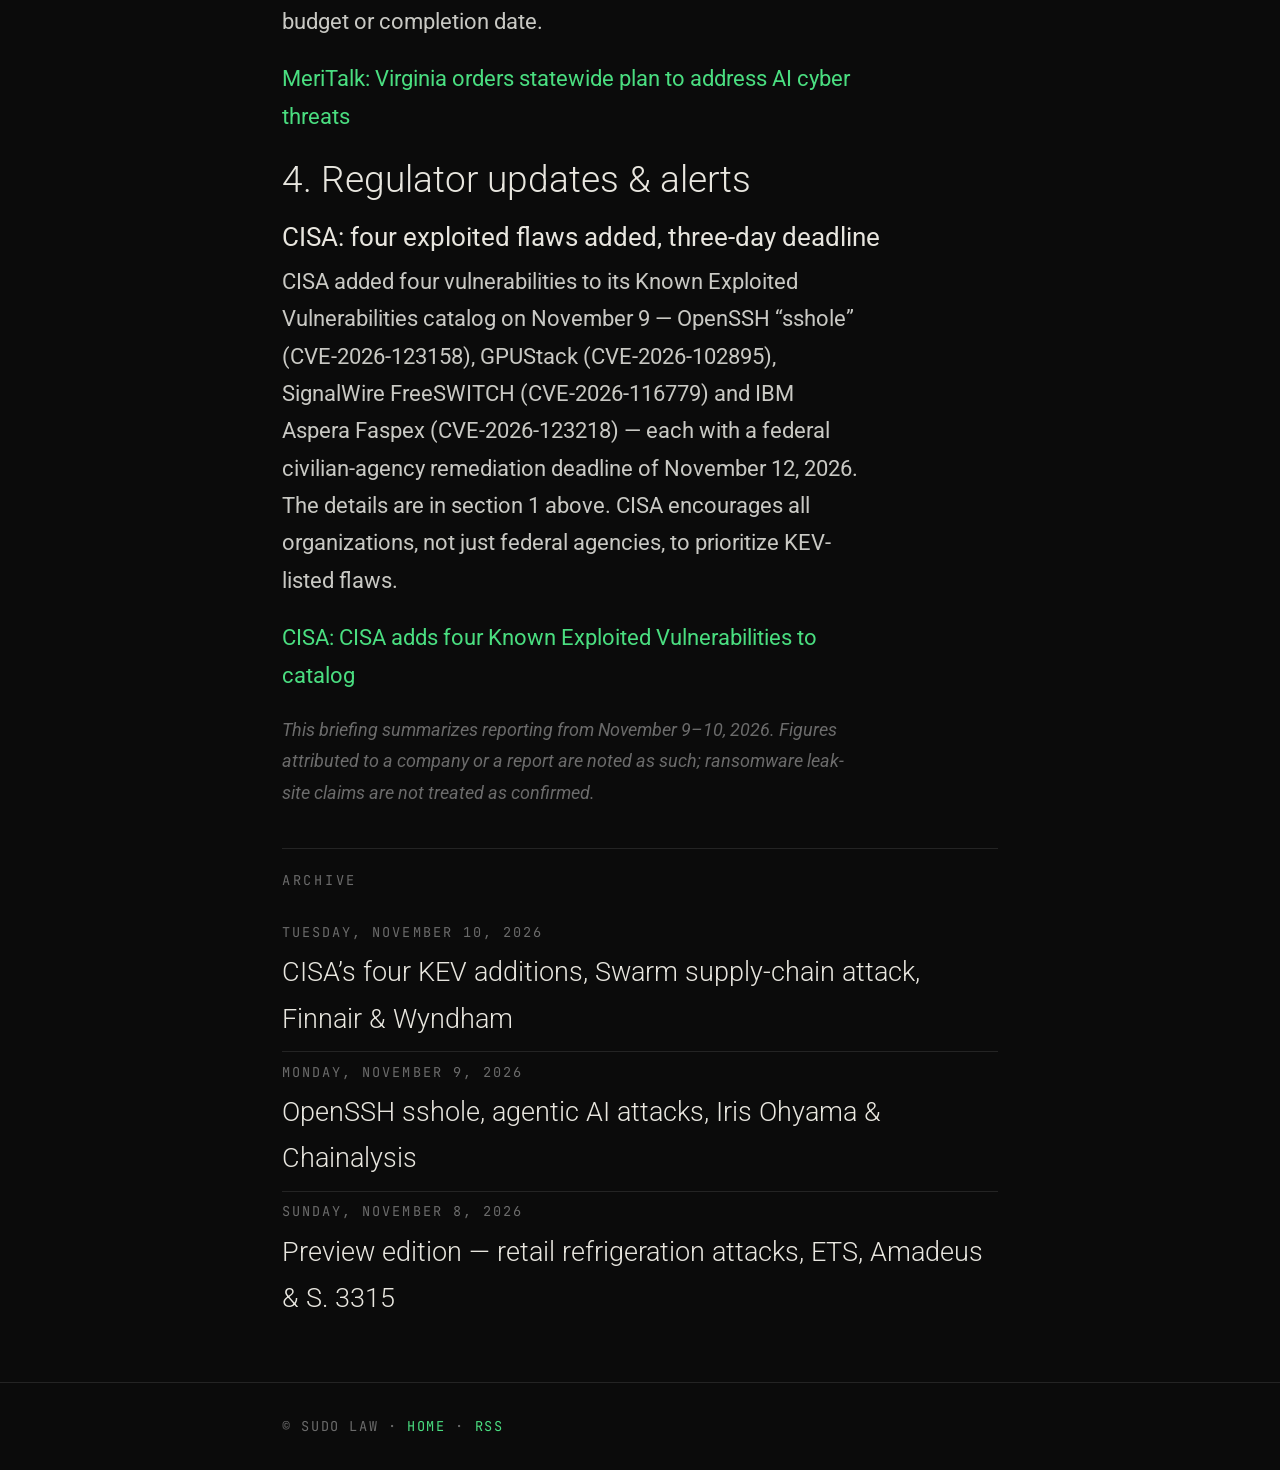
==== commit 66f23bab: "Add briefing 2026-11-10 + Wire update" ====
--- a/briefing/index.html
+++ b/briefing/index.html
@@ -165,134 +165,93 @@
 
   <!-- LATEST_BRIEFING_START -->
   <section class="block tight">
-    <div class="block-label">Latest &mdash; Monday, November 9, 2026</div>
+    <div class="block-label">Latest &mdash; Tuesday, November 10, 2026</div>
     <article>
-<div class="post-meta">Monday, November 9, 2026</div>
-
       <h2>1. Emerging issues</h2>
 
-      <h3>OpenSSH &ldquo;sshole&rdquo; &mdash; exploited within nine hours of disclosure</h3>
-      <p>
-        A password-authentication bypass in OpenSSH, nicknamed &ldquo;sshole&rdquo; and tracked as CVE-2026-123158 (CVSS 8.1), was disclosed and fixed on November 5 in OpenSSH 10.6p2. It affects Linux systems using the musl C library without PAM &mdash; most notably Alpine Linux &mdash; where submitting an oversized password (257&ndash;1,024 bytes) can log an attacker into an account configured to accept no password at all. Threat-intelligence firm Previdian recorded the first exploitation attempt less than nine hours after the CVE was published and confirmed root access on an Alpine honeypot. Proof-of-concept code is public. CISA has not yet added it to its Known Exploited Vulnerabilities catalog.
-      </p>
-      <p class="impact">
-        Impact: Alpine is the base image for a huge share of containers, and the flaw also touches embedded and IoT devices. Patch to OpenSSH 10.6p2 &mdash; and restart sshd, because installing the update alone leaves the old daemon answering &mdash; or disable password logins. The nine-hour gap between disclosure and exploitation is the story: weekly patch windows are now too slow for this class of bug.
-      </p>
-      <p><a href="https://www.helpnetsecurity.com/2026/11/06/openssh-sshole-cve-2026-123158-exploitation/">Help Net Security: OpenSSH flaw exploited in the wild just hours after disclosure</a></p>
-
-      <h3>Agentic AI attacks are now operational</h3>
-      <p>
-        Microsoft reports threat actors using an agentic AI offensive framework, ARTEX, to scan public GitHub repositories for exposed secrets &mdash; credentials, application keys, AI inference API keys &mdash; and then pivot into cloud environments, in one case moving from a GitHub scan to exfiltration from Azure Key Vault in about five minutes. The activity is assessed as ongoing since August 2026, and the ARTEX framework itself has been found exposed on public servers. Chainalysis, Chainstack, OpenCode, Warp and WorkOS have all disclosed AI-driven attacks in recent weeks.
-      </p>
-      <p class="impact">
-        Impact: Secret-sprawl is now exploited at machine speed, with no human in the loop between discovery and theft. For a large enterprise this means leaked keys in code repositories and CI/CD pipelines are a live credential-theft path, not a hygiene footnote: scan repositories, rotate exposed keys, and tighten what cloud credentials can actually do.
-      </p>
-      <p><a href="https://thehackernews.com/2026/11/chainalysis-breach-exposes-all-users.html">The Hacker News: Chainalysis breach exposes all users&rsquo; credentials</a></p>
-
-      <h3>WordPress core flaw under active exploit</h3>
-      <p>
-        CISA added CVE-2026-119977 to its Known Exploited Vulnerabilities catalog on November 3. It is a race condition in WordPress core&rsquo;s upgrade process (CVSS 8.1) that lets an unauthenticated attacker run code on the server during the seconds-long core-update window. It affects every branch from 4.7 through 7.1 below the patched release; the fix shipped in WordPress 7.1.4 on October 28, with backports for older branches. Wordfence reported blocking more than 13,000 attacks on the flaw within a single 24-hour window.
-      </p>
-      <p class="impact">
-        Impact: This is core WordPress, not a plugin &mdash; any public-facing site on an affected version is in scope, including corporate blogs and marketing sites. Update to 7.1.4 or the backport for your branch, and restrict web access to wp-content/upgrade/.
-      </p>
-      <p><a href="https://hatamoto.dev/wordpress/wordpress-7-1-4-upgrade-rce-cisa-kev">Hatamoto: WordPress 7.1.4 upgrade-window RCE on CISA&rsquo;s exploited list</a></p>
+      <h3>CISA puts four exploited flaws on a three-day clock</h3>
+      <p>
+        CISA added four vulnerabilities to its Known Exploited Vulnerabilities catalog on November 9, all with evidence of active exploitation and a federal remediation deadline of November 12 &mdash; an unusually short three-day window. The headline name is OpenSSH &ldquo;sshole&rdquo; (CVE-2026-123158, CVSS 8.1), the musl-Linux authentication bypass covered in yesterday&rsquo;s briefing; CISA&rsquo;s listing confirms it is now a catalogued exploited flaw, with exploitation attempts recorded since November 6 &mdash; Previdian counts 22 attempts from 14 IP addresses, and GreyNoise saw the first honeypot hit on November 7. The other three: GPUStack (CVE-2026-102895, CVSS 9.8), an improper-authentication flaw that can give unauthenticated users full administrative access to the AI model-serving platform; SignalWire FreeSWITCH (CVE-2026-116779, CVSS 9.8), a code-injection flaw that can expose configuration and credentials and allow arbitrary call control and command execution; and IBM Aspera Faspex (CVE-2026-123218, CVSS 9.8), an authorization flaw letting an authenticated user escalate to full administrative privileges. Fixes exist for all four: OpenSSH 10.6p2, GPUStack 2.2.0, FreeSWITCH 1.11.3 and Faspex 5.0.19 PL1.
+      </p>
+      <p class="impact">
+        Impact: The three-day federal deadline signals how seriously CISA views this batch &mdash; and while the deadline binds only federal civilian agencies, the KEV listing is the practical triage signal for every company. The common thread is internet-facing infrastructure software: check whether any of the four runs anywhere in your environment, including in containers and appliances, and patch before Thursday. For sshole specifically, remember the patch alone is not enough &mdash; sshd must be restarted.
+      </p>
+      <p><a href="https://www.cisa.gov/news-events/alerts/2026/11/09/cisa-adds-four-known-exploited-vulnerabilities-catalog">CISA: CISA adds four Known Exploited Vulnerabilities to catalog</a> &middot; <a href="https://thehackernews.com/2026/11/cisa-warns-of-active-exploitation-of.html">The Hacker News: CISA warns of active exploitation of OpenSSH, GPUStack, FreeSWITCH, and IBM flaws</a></p>
+
+      <h3>Supply-chain attack poisons official Swarm releases</h3>
+      <p>
+        Attackers hijacked the release pipeline of Ethersphere, the team behind Swarm (a decentralized storage network in the Ethereum ecosystem), and pushed out poisoned official releases on November 9: the @ethersphere/bee-js JavaScript package version 13.3.0 on npm and Swarm Desktop 0.56.2. The tainted code runs automatically on install, steals the Swarm node&rsquo;s wallet key and the plaintext password that unlocks it, and installs a persistent remote-access backdoor on Windows, macOS and Linux. The attack is notable because the poisoned builds carried the project&rsquo;s own trust signals: the npm package had valid SLSA provenance &mdash; it was built by the project&rsquo;s genuine publishing workflow from already-poisoned source &mdash; and the macOS desktop build was signed and notarized by Apple. The exposure window was short: bee-js 13.3.0 was the latest npm version for about 75 minutes, and Swarm Desktop 0.56.2 was withdrawn after about 8.5 hours. Download counts were small &mdash; Socket estimates roughly 10 npm downloads and 65 desktop downloads, including researchers and scanners. Clean versions are out (bee-js 13.2.0 and Swarm Desktop 0.56.3). No theft of funds has been confirmed, and the number of affected machines is unknown.
+      </p>
+      <p class="impact">
+        Impact: This is a release-pipeline compromise, not a typosquat or a fake package &mdash; the malware arrived through the project&rsquo;s own trusted channels, with valid signatures. For companies, the lesson is that signed, provenance-attested releases are no longer sufficient assurance on their own: pin dependency versions, monitor for unexpected releases of packages you depend on, and treat any install of the tainted versions as a full compromise requiring key rotation and host rebuild, not just an uninstall.
+      </p>
+      <p><a href="https://thehackernews.com/2026/11/hackers-compromise-etherspheres-bee-js.html">The Hacker News: Hackers compromise Ethersphere&rsquo;s bee-js and Swarm Desktop to deliver wallet-stealing malware</a> &middot; <a href="https://www.stepsecurity.io/blog/ethersphere-bee-js-13-3-0-compromise">StepSecurity: @ethersphere/bee-js 13.3.0 compromised</a></p>
+
+      <h3>Microsoft&rsquo;s November Patch Tuesday lands today</h3>
+      <p>
+        Microsoft&rsquo;s monthly security update is due today, Tuesday, November 10, with fixes shipping at 10:00 a.m. Pacific &mdash; after this briefing goes out. October&rsquo;s cycle was a record: 1,407 unique CVEs fixed, including one confirmed exploited zero-day (a Windows Shell security-feature bypass, CVE-2026-96951). What today&rsquo;s batch contains, including whether any zero-day is included, will be covered in tomorrow&rsquo;s briefing.
+      </p>
+      <p><a href="https://www.helpnetsecurity.com/2026/11/06/november-2026-patch-tuesday-forecast/">Help Net Security: November 2026 Patch Tuesday forecast</a></p>
 
       <h2>2. Major breaches reported</h2>
 
-      <h3>Iris Ohyama &mdash; up to 7.7 million customers</h3>
-      <p>
-        Japanese retailer and consumer-goods maker Iris Ohyama disclosed that unauthorized access to a third-party cloud service used by its Iris Plaza online store may have exposed personal data for up to 7.7 million people &mdash; about 5.8 million registered and former members and 1.9 million non-members. Data may include names, addresses, phone numbers, email addresses, dates of birth and (encrypted) passwords. The company found a suspicious file in the external cloud service on October 28, confirmed unauthorized access on October 29, and reported the incident to Japan&rsquo;s Personal Information Protection Commission and police the same day. Credit-card data was not stored in the affected service, the attacker has not been identified, and no misuse has been reported.
-      </p>
-      <p class="impact">
-        Impact: A retailer breach that started in someone else&rsquo;s cloud. The pattern is directly relevant to any retailer whose customer data sits in vendor-operated platforms: the disclosure duty lands on you even when the system is not yours.
-      </p>
-      <p><a href="https://www.neowin.net/news/japanese-retailer-iris-ohyama-warns-of-data-breach-affecting-77-million-users/">Neowin: Japanese retailer Iris Ohyama warns of data breach affecting 7.7 million users</a></p>
-
-      <h3>Chainalysis &mdash; credentials and live tokens for all users</h3>
-      <p>
-        Blockchain analytics firm Chainalysis confirmed that an attack using what it calls &ldquo;offensive agentic techniques&rdquo; exposed names, usernames, password hashes and live tokens for all of its users. The company first disclosed the incident on October 30, saying then that it had no evidence credentials were touched; on November 4 it confirmed the wider exposure, after an on-path attack exposed a subset of customer passwords. It took Reactor, Data Solutions, its Know Your Transaction (KYT) interface and API, other address-screening products and its login page offline at various stages. As of its November 7 update, Reactor, KYT and Address Screening were back online with tighter controls, while Data Solutions and Chain (Beta) remained offline. Chainalysis says it has no evidence investigation data was accessed or attribution data manipulated, and has not named the attacker.
-      </p>
-      <p class="impact">
-        Impact: A vendor that law enforcement and banks rely on for crypto tracing lost control of its own users&rsquo; live session tokens &mdash; a reminder that a supplier&rsquo;s authentication compromise becomes your incident when your teams hold accounts there. Customers were told to submit trusted IPs for allowlisting, reset passwords and rotate API keys.
-      </p>
-      <p><a href="https://thehackernews.com/2026/11/chainalysis-breach-exposes-all-users.html">The Hacker News: Chainalysis breach exposes all users&rsquo; credentials</a></p>
-
-      <h3>DigiCert &mdash; customer data and identity documents</h3>
-      <p>
-        Certificate authority DigiCert confirmed a breach after a February 2025 server migration mistakenly exposed an internal business system to the internet; it had previously been reachable only by VPN. The system had a self-registration feature that let external users create accounts, and an authorization flaw then gave those accounts read-only access to archived customer data. One unauthorized account read customer information between June 27 and July 2, 2026. DigiCert found the accounts in June but initially judged them unable to reach customer data; a further investigation confirmed the access on October 19, and notifications began in early November. Data includes names, business email addresses, phone numbers and business addresses, and for some people driver&rsquo;s licenses, passports or utility bills. DigiCert has not said how many people are affected. Its certificate authority services, CertCentral and DigiCert ONE were not affected.
-      </p>
-      <p class="impact">
-        Impact: A migration treated as an infrastructure adjustment rather than a security change bypassed normal review &mdash; and the exposure ran for some 16 months. Change control for network exposure is the control that failed here.
-      </p>
-      <p><a href="https://www.bleepingcomputer.com/news/security/digicert-data-breach-exposes-customer-information-identity-documents/">BleepingComputer: DigiCert data breach exposes customer information, identity documents</a></p>
-
-      <h3>Astrana Health &mdash; social engineering led to data access</h3>
-      <p>
-        Astrana Health disclosed in its third-quarter Form 10-Q, filed November 6, that social engineering attempts during the quarter resulted in certain private or confidential information on its servers being accessed and acquired without authorization. Few details have been made public so far.
-      </p>
-      <p><a href="https://www.dailyciso.com/">Daily CISO: November 9 briefing</a></p>
-
-      <h3>Philippines &mdash; one confirmed breach, one alleged</h3>
-      <p>
-        The Philippines&rsquo; Bureau of Internal Revenue (BIR) said on November 9 it is coordinating with government cybersecurity agencies after a threat actor using the name &ldquo;Happy Go Lucky PH&rdquo; claimed to have obtained more than 10 million taxpayer records. The claim is <em>unconfirmed</em>: the BIR has not confirmed a breach occurred, and the authenticity and scale of the alleged dataset have not been independently verified. Separately, the Securities and Exchange Commission (SEC) of the Philippines <em>confirmed</em> a breach affecting users of one of its platforms, discovered November 7, with exposed data reported to include names, usernames, email addresses, mobile numbers, dates of birth, addresses and Tax Identification Numbers; direct notifications to affected users went out November 9.
-      </p>
-      <p><a href="https://newsbytes.ph/2026/11/09/bir-probes-alleged-data-breach-involving-over-10-million-taxpayer-records/">NewsBytes: BIR probes alleged data breach involving over 10 million taxpayer records</a> &middot; <a href="https://logisticsnews.ph/2026/11/09/sec-philippines-confirms-data-breach-platform-users/">LogisticsNews: SEC Philippines confirms data breach involving platform users</a></p>
-
-      <h3>DreamHost &mdash; hosting credentials taken over months</h3>
-      <p>
-        DreamHost appeared in a Vermont Attorney General breach report dated November 4: an unauthorized third party exploited a vulnerability in its web-based File Manager and maintained access from about August 15 until the intrusion was discovered on October 23. Stolen data includes FTP/SFTP usernames and passwords. The number of affected customers has not been stated. At least two law firms have announced investigations into a potential class action; no filed lawsuit has been confirmed.
-      </p>
-      <p><a href="https://www.almeidalawgroup.com/data-breach-news/dreamhost-data-breach-investigation/">Almeida Law Group: DreamHost data breach investigation</a></p>
+      <h3>Amadeus breach reaches a seventh airline: Finnair</h3>
+      <p>
+        Finnair said about 116,000 of its bookings were caught up in the breach at Amadeus, the travel-technology provider whose booking-display systems were compromised &mdash; the seventh major airline to come forward. Amadeus told Finnair the unauthorized access ran over roughly three years, from August 2023 to September 2026, and that around 750 Finnair reservations were &ldquo;opened for examination.&rdquo; Finnair says its own systems were not compromised and that no credit-card numbers or passwords were accessed; it has issued new booking numbers for affected active reservations. Amadeus began notifying affected airlines only in late October. This briefing&rsquo;s November 8 preview covered the six Asian airlines disclosed earlier (Singapore Airlines, Japan Airlines, Cathay Pacific, ANA, Malaysia Airlines and Asiana).
+      </p>
+      <p class="impact">
+        Impact: A three-year dwell time in a vendor&rsquo;s booking-display environment, disclosed to customers only after the vendor told them &mdash; the pattern from the earlier Amadeus disclosures continues. Companies that share customer data with a booking or reservation platform should confirm what data the vendor holds, how long it is retained, and how quickly the vendor will tell them when something goes wrong.
+      </p>
+      <p><a href="https://cybernews.com/security/finnair-customer-data-amadeus-breach/">Cybernews: Finnair data breach hits 116,000 bookings via Amadeus</a></p>
+
+      <h3>Wyndham: a hardcoded password left customer data open</h3>
+      <p>
+        Hotel group Wyndham has acknowledged a cybersecurity incident after security researcher Robert Wiggins (What Security) found a password embedded in the source code of Wyndham&rsquo;s Android app. The credential gave access to an internal Wyndham database hosted by Salesforce, holding customer names, email addresses and Wyndham member numbers, plus customer login tokens (JWTs) that keep users signed in, and Wyndham files and documents. Wiggins told TechCrunch the database held millions of entries but he could not determine an exact count of exposed records; Wyndham reports about 129 million enrolled rewards members. Wyndham revoked the credential after TechCrunch contacted the company, and says it has &ldquo;no evidence of any unauthorized access&rdquo; &mdash; but would not say whether it has the server logs to determine if anyone accessed the database before Wiggins, how long the password had been in the app, or whether it will notify customers or report the incident to regulators. This is Wiggins&rsquo;s second hardcoded-credential finding in two weeks, after a near-identical flaw in the Applebee&rsquo;s app.
+      </p>
+      <p class="impact">
+        Impact: A credential baked into a public app is a credential given to everyone who downloads it &mdash; and the database it unlocked held live session tokens, which can be more useful to an attacker than passwords. The practical checks for any company shipping a customer app: scan shipped binaries for embedded secrets, keep customer data out of databases reachable with a single static credential, and have a way for researchers to report flaws &mdash; Wyndham had no published reporting channel, which is why the researcher went to the press.
+      </p>
+      <p><a href="https://techcrunch.com/2026/11/09/hotel-giant-wyndham-exposed-customer-data-after-app-security-lapse/">TechCrunch: Hotel giant Wyndham exposed customer data after app security lapse</a></p>
+
+      <h3>Two more Japanese disclosures: Maru-Jan and NTT Docomo</h3>
+      <p>
+        SignalTalk disclosed on November 7 that the email addresses and passwords of all 1,855,578 members of Maru-Jan, its online mahjong service, were downloaded by an unauthorized party on November 4, after access that abused a function of the company&rsquo;s management system. Credit-card numbers were not held and were not part of the leak. Separately, NTT Docomo confirmed on November 5 that unauthorized access to its Docomo Online Shop and My docomo services leaked up to about 300,000 customer records &mdash; the company later gave a more precise figure of 294,839 lines across individual and corporate contracts &mdash; including email addresses, identity document numbers and, for some customers, bank account numbers; the entry point was the d-account sign-in system. Both companies say no misuse has been confirmed so far. (The SMBC Consumer Finance breach, up to 320,118 borrowers, was covered in the November 8 preview edition.)
+      </p>
+      <p><a href="https://www.aliasfleet.com/blog/signaltalk-data-breach">AliasFleet: Maru-Jan breach exposed 1.85 million emails, passwords</a> &middot; <a href="https://www.aliasfleet.com/blog/ntt-docomo-data-breach">AliasFleet: NTT Docomo breach leaks up to 300,000 customer records</a></p>
+
+      <h3>Philippine SEC: follow-up on yesterday&rsquo;s confirmed breach</h3>
+      <p>
+        The Securities and Exchange Commission of the Philippines said in a November 9 statement that its data-security incident, detected November 6, did not affect company records and did not leak passwords, but that individual profile information may have been exposed; it is conducting a system-wide audit and has formally notified the National Privacy Commission. It advised users to change any password shared with their SEC account and to run device scans. This follows yesterday&rsquo;s briefing, which covered the confirmed breach and the user notifications that went out November 9.
+      </p>
+      <p><a href="https://newsbytes.ph/2026/11/09/sec-says-company-records-unaffected-after-confirming-data-breach/">NewsBytes: SEC says company records unaffected after confirming data breach</a></p>
 
       <h2>3. Cybersecurity laws &mdash; proposed &amp; enacted</h2>
 
-      <h3>U.S. threat-sharing law faces a December 11 deadline</h3>
-      <p>
-        The Cybersecurity Information Sharing Act of 2015 (CISA 2015) &mdash; the law that gives companies liability protection when they share cyber threat indicators with each other and with the federal government &mdash; expires December 11, 2026. A coalition of 35 industry groups, including the U.S. Chamber of Commerce, the American Bankers Association and Airlines for America, wrote to congressional armed-services leaders on November 1 urging a 10-year extension folded into the fiscal 2027 defense authorization bill. The House draft of that bill includes the extension (through 2035) and would add AI to the topics companies may share information about; the Senate draft contains no reauthorization. Congress returns to Washington on November 9 to reconcile the two bills.
-      </p>
-      <p class="impact">
-        Impact: This is the legal footing for most private-sector threat sharing. If it lapses, sharing does not become illegal, but the statutory safe harbor goes away &mdash; expect legal teams to re-examine what indicators flow to government and ISACs, and watch the NDAA conference closely.
-      </p>
-      <p><a href="https://www.defenseone.com/policy/2026/11/industry-groups-cyber-sharing-law/416993/">Defense One: Industry groups want cyber threat-sharing law renewed through defense authorization bill</a></p>
-
-      <h3>UK Cyber Security and Resilience Bill &mdash; back to the Commons</h3>
-      <p>
-        The UK&rsquo;s Cyber Security and Resilience (Network and Information Systems) Bill completed its third reading in the House of Lords on November 2 and has returned to the House of Commons for consideration of Lords amendments. It would reform the NIS Regulations 2018, bringing data centres and managed IT service providers into the regulated perimeter for the first time and creating a national-security power to direct named companies. On November 4 the government extended the bill&rsquo;s carry-over deadline to April 29, 2027 &mdash; it would otherwise have lapsed on November 11. The bill has not received Royal Assent and is not yet law.
-      </p>
-      <p><a href="https://www.tuv-nord.com/uk/en/uk-cyber-security-and-resilience-bill/">T&Uuml;V Nord: UK Cyber Security and Resilience Bill &mdash; what businesses need to know</a></p>
-
-      <h3>Guatemala approves a cybersecurity framework law</h3>
-      <p>
-        Guatemala&rsquo;s Congress approved a Cybersecurity Framework Law on November 3 on a national-urgency basis, with 121 votes. The law creates a National Cybersecurity Council chaired by the President and criminalizes illegal access, illegal interception, attacks on data and system integrity, computer forgery, identity theft, computer fraud and misuse of devices. It still needs sanction by the Executive Branch and publication in the official gazette; it enters into force 30 days after publication, and the Ministry of the Interior has six months from then to issue implementing regulations.
-      </p>
-      <p><a href="https://consortiumlegal.com/en/2026/11/09/cybersecurity-framework-law-fintech-guatemala/">Consortium Legal: Cybersecurity Framework Law &mdash; what fintechs need to know</a></p>
+      <h3>New York enacts AI companion chatbot law for minors</h3>
+      <p>
+        New York Governor Kathy Hochul signed S9051-B on October 28, 2026 (Chapter 368 of the Laws of 2026), adding a new Article 48 to the General Business Law. The law makes it unlawful for an operator to provide any of twelve listed &ldquo;unsafe AI companion features&rdquo; &mdash; including a chatbot posing as human, claiming a romantic or authority relationship with the user, flattering or recalling personal details, or encouraging self-harm &mdash; to a user in New York unless the operator has first determined, using methods permitted under the state&rsquo;s SAFE for Kids Act framework, that the user is not a minor. It applies to any generative-AI system with a natural-language interface that provides ongoing, adaptive responses; chatbots offered solely for customer service or account information are excluded. Enforcement is by the Attorney General, with penalties up to $25,000 per violation. One wrinkle: the effective date is disputed &mdash; the governor&rsquo;s office and most reporting say January 1, 2027, but the bill text sets the 180th day after enactment (late April 2027), and a chapter amendment may settle the question. Companies operating AI companions should plan for the earlier date.
+      </p>
+      <p class="impact">
+        Impact: This is an AI-safety law rather than a classic cybersecurity statute, but it creates a concrete compliance build: age determination before certain features may be offered, with the feature set &mdash; not the chatbot itself &mdash; being what is gated. Any company whose product includes a conversational AI interface reachable in New York should be mapping which of the twelve features it offers and how it will determine a user&rsquo;s age.
+      </p>
+      <p><a href="https://www.akingump.com/en/insights/ai-law-and-regulation-tracker/new-york-enacts-prohibition-on-unsafe-ai-companion-features-for-minors-s9051-b">Akin: New York enacts prohibition on unsafe AI companion features for minors, S9051-B</a></p>
+
+      <h3>Virginia orders a statewide AI cyber-threat plan</h3>
+      <p>
+        Virginia Governor Abigail Spanberger signed Executive Directive 6 on October 23, 2026, directing the Secretary of Public Safety and Homeland Security to prepare a Commonwealth-wide plan to prevent and respond to cyberattacks &mdash; including those driven by AI &mdash; and to harden critical infrastructure, under the state&rsquo;s Unified Readiness Framework. The directive creates a Cyber Consortium of public-safety, emergency-management, academic and private-sector partners; requires the state&rsquo;s AI Task Force to hold briefings with AI companies at least quarterly and run a tabletop exercise at least annually; and orders an independent privacy and security review of state data systems. It was prompted in part by reports that AI agents had submitted unrequested public-records requests on a Virginia Department of Education website (the state says no sensitive data was accessed) and by the October disclosure of critical PHP flaws. The directive imposes no new requirements on private businesses, and sets no budget or completion date.
+      </p>
+      <p><a href="https://www.meritalkslg.com/articles/virginia-orders-statewide-plan-to-address-ai-cyber-threats/">MeriTalk: Virginia orders statewide plan to address AI cyber threats</a></p>
 
       <h2>4. Regulator updates &amp; alerts</h2>
 
-      <h3>Joint U.S. advisory on retail refrigeration controllers</h3>
-      <p>
-        CISA, the FBI, HHS, USDA and the Department of Transportation issued a joint advisory on November 6 warning that threat actors are targeting electronic temperature controllers in retail refrigeration and cold-chain monitoring systems, able to push units into continuous heating and defrost cycles. This follows the European supermarket attacks covered in yesterday&rsquo;s briefing; the U.S. advisory formalizes the threat for American operators. The European Commission and ENISA had issued their own joint statement on November 4 after attacks across several EU member states.
-      </p>
-      <p class="impact">
-        Impact: For retailers, this is now a documented operational risk from U.S. regulators, not just a European news story &mdash; segment refrigeration controllers off the internet and off the corporate network, and treat them as OT in incident planning.
-      </p>
-      <p><a href="https://www.dailyciso.com/">Daily CISO: November 9 briefing</a></p>
-
-      <h3>CISA adds an old Apple WebKit flaw to its exploited list</h3>
-      <p>
-        CISA added CVE-2024-27834, an Apple WebKit improper-authentication flaw, to its Known Exploited Vulnerabilities catalog on November 4. Apple patched it back in May 2024 (Safari 17.5, iOS/iPadOS 17.5 and related releases); CISA&rsquo;s listing confirms it is now being actively exploited against devices still running pre-May-2024 software, with a federal remediation due date of November 18, 2026. (The SonicWall SSLVPN flaw added November 6 was covered in yesterday&rsquo;s briefing.)
-      </p>
-      <p><a href="https://pandromeda.com/security/cve-2024-27834-cisa-flags-old-apple-webkit-flaw-as-exploited">Pandromeda: CVE-2024-27834 &mdash; Apple WebKit flaw added to CISA KEV list</a></p>
-
-      <h3>No new U.S. SEC, FTC or NYDFS cybersecurity update today</h3>
-      <p>
-        There was no genuinely new cybersecurity update from the U.S. SEC, the FTC or NYDFS this morning. NYDFS&rsquo;s most recent cybersecurity industry letter remains its October 22 alert on critical PHP vulnerabilities; its latest industry letter, dated November 4, concerns banking (the Exempt Income Protection Act), not cybersecurity.
-      </p>
-      <p><a href="https://www.dfs.ny.gov/industry_guidance/industry_letters">NYDFS industry letters</a></p>
+      <h3>CISA: four exploited flaws added, three-day deadline</h3>
+      <p>
+        CISA added four vulnerabilities to its Known Exploited Vulnerabilities catalog on November 9 &mdash; OpenSSH &ldquo;sshole&rdquo; (CVE-2026-123158), GPUStack (CVE-2026-102895), SignalWire FreeSWITCH (CVE-2026-116779) and IBM Aspera Faspex (CVE-2026-123218) &mdash; each with a federal civilian-agency remediation deadline of November 12, 2026. The details are in section 1 above. CISA encourages all organizations, not just federal agencies, to prioritize KEV-listed flaws.
+      </p>
+      <p><a href="https://www.cisa.gov/news-events/alerts/2026/11/09/cisa-adds-four-known-exploited-vulnerabilities-catalog">CISA: CISA adds four Known Exploited Vulnerabilities to catalog</a></p>
 
       <p class="note">
-        This briefing summarizes reporting from November 9, 2026. Figures attributed to a company or a report are noted as such; ransomware leak-site claims are not treated as confirmed.
+        This briefing summarizes reporting from November 9&ndash;10, 2026. Figures attributed to a company or a report are noted as such; ransomware leak-site claims are not treated as confirmed.
       </p>
     </article>
   </section>
@@ -302,6 +261,10 @@
   <section class="block">
     <div class="block-label">Archive</div>
     <ul class="archive-list">
+      <li>
+        <span class="archive-date">Tuesday, November 10, 2026</span>
+        <a href="/briefing/2026-11-10.html">CISA&rsquo;s four KEV additions, Swarm supply-chain attack, Finnair &amp; Wyndham</a>
+      </li>
       <li>
         <span class="archive-date">Monday, November 9, 2026</span>
         <a href="/briefing/2026-11-09.html">OpenSSH sshole, agentic AI attacks, Iris Ohyama &amp; Chainalysis</a>
@@ -324,3 +287,4 @@
 
 </body>
 </html>
+
